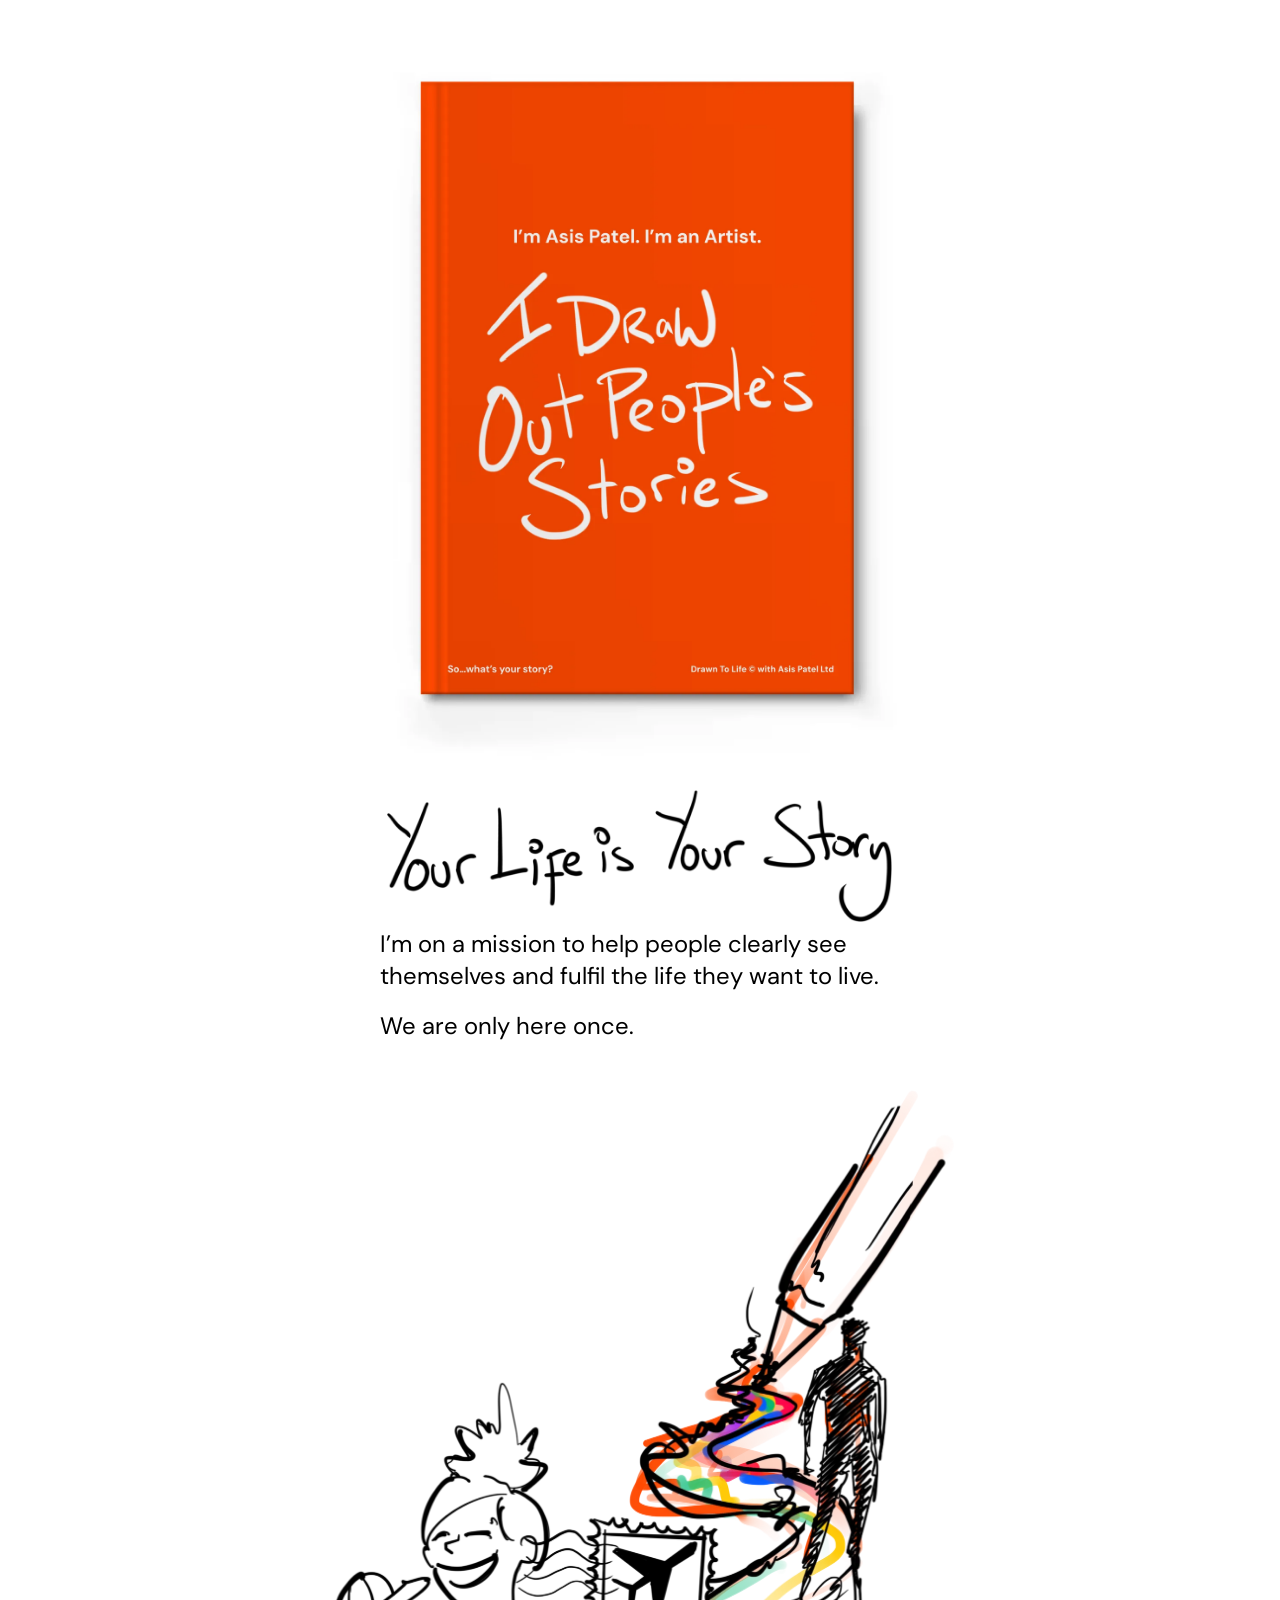
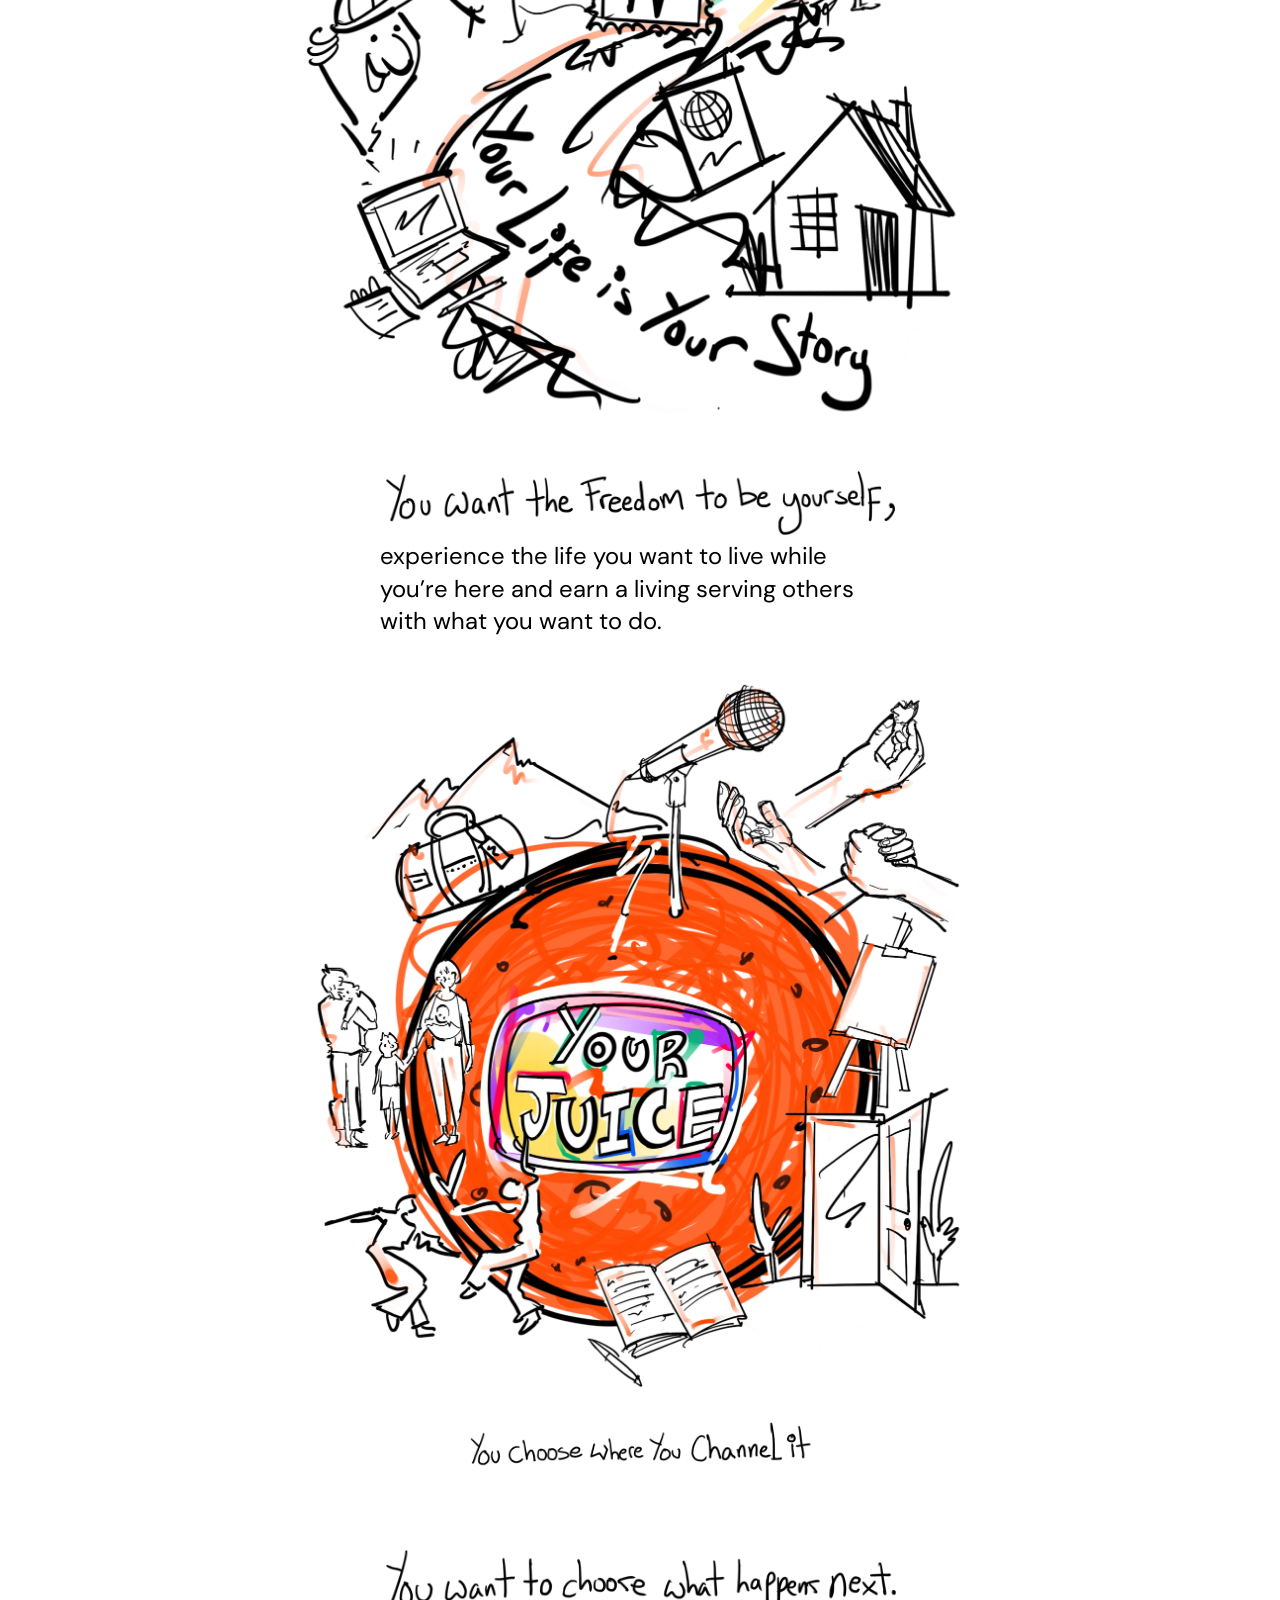
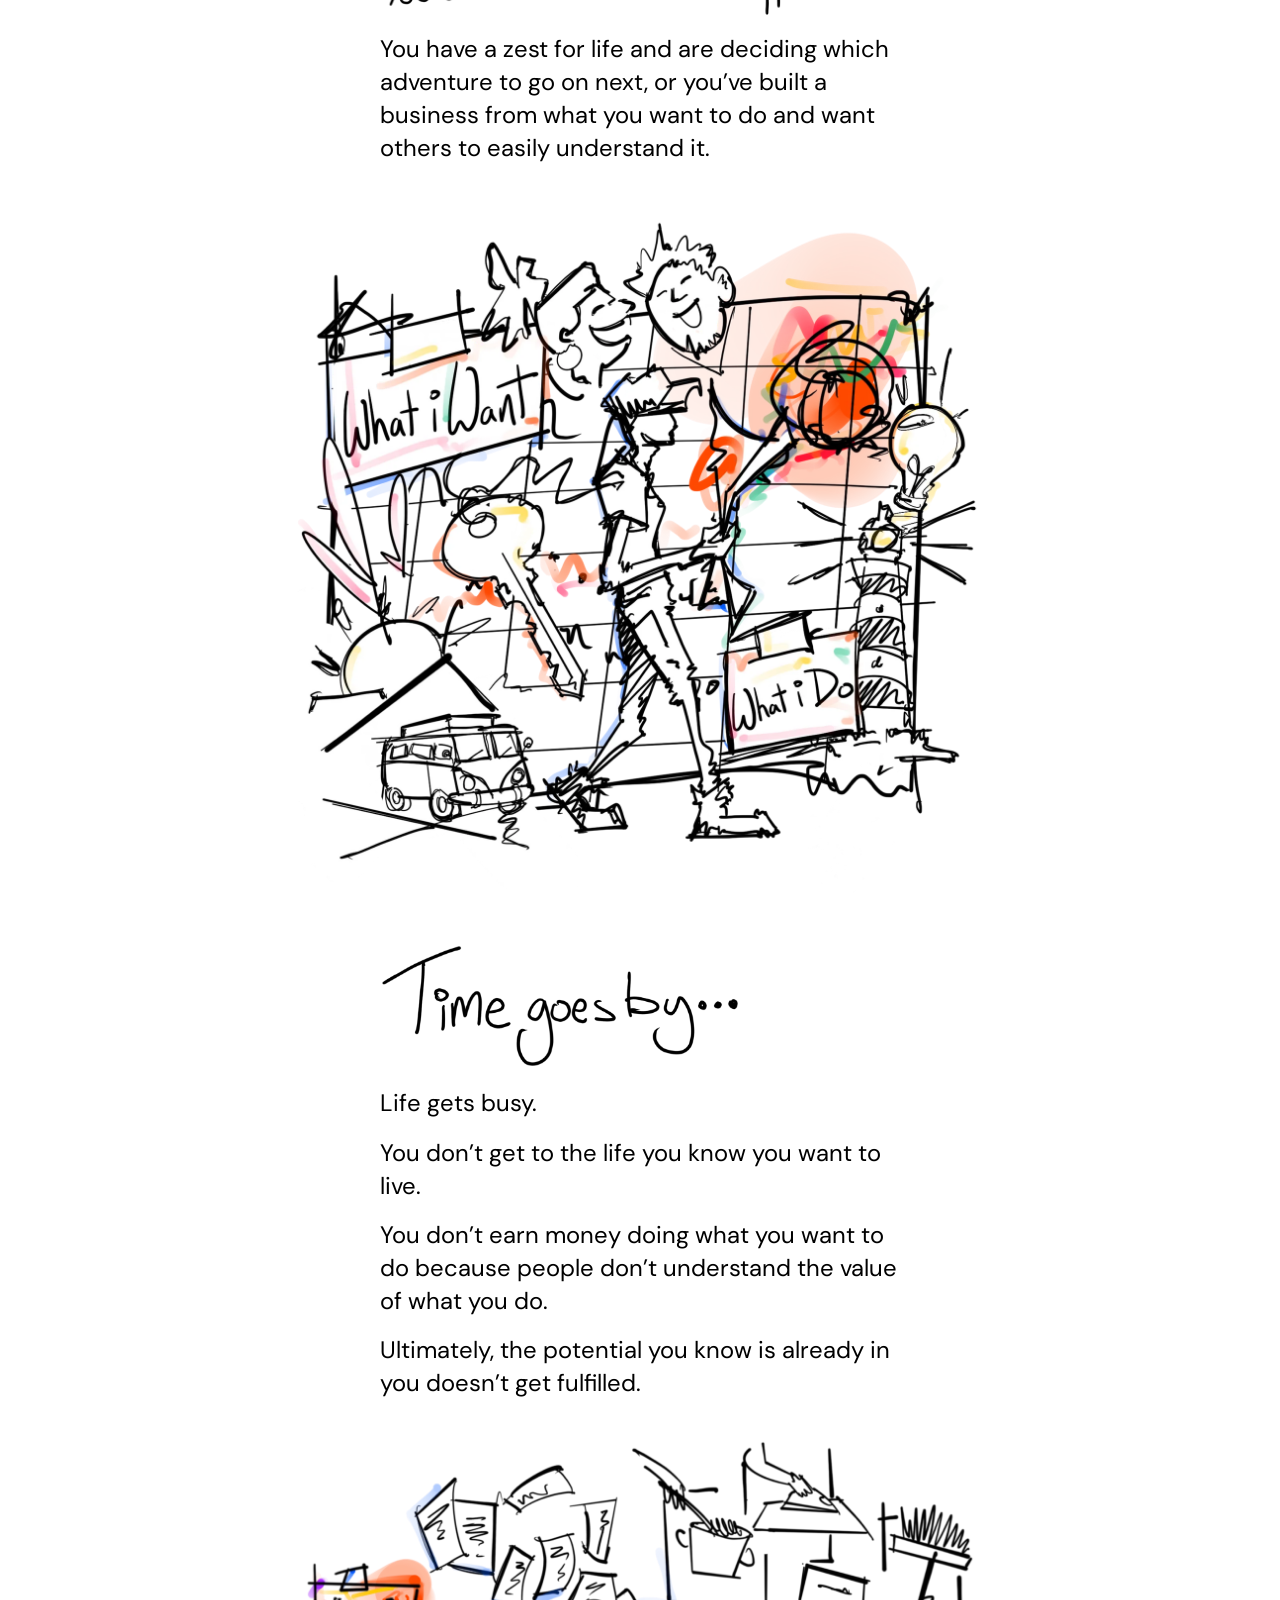
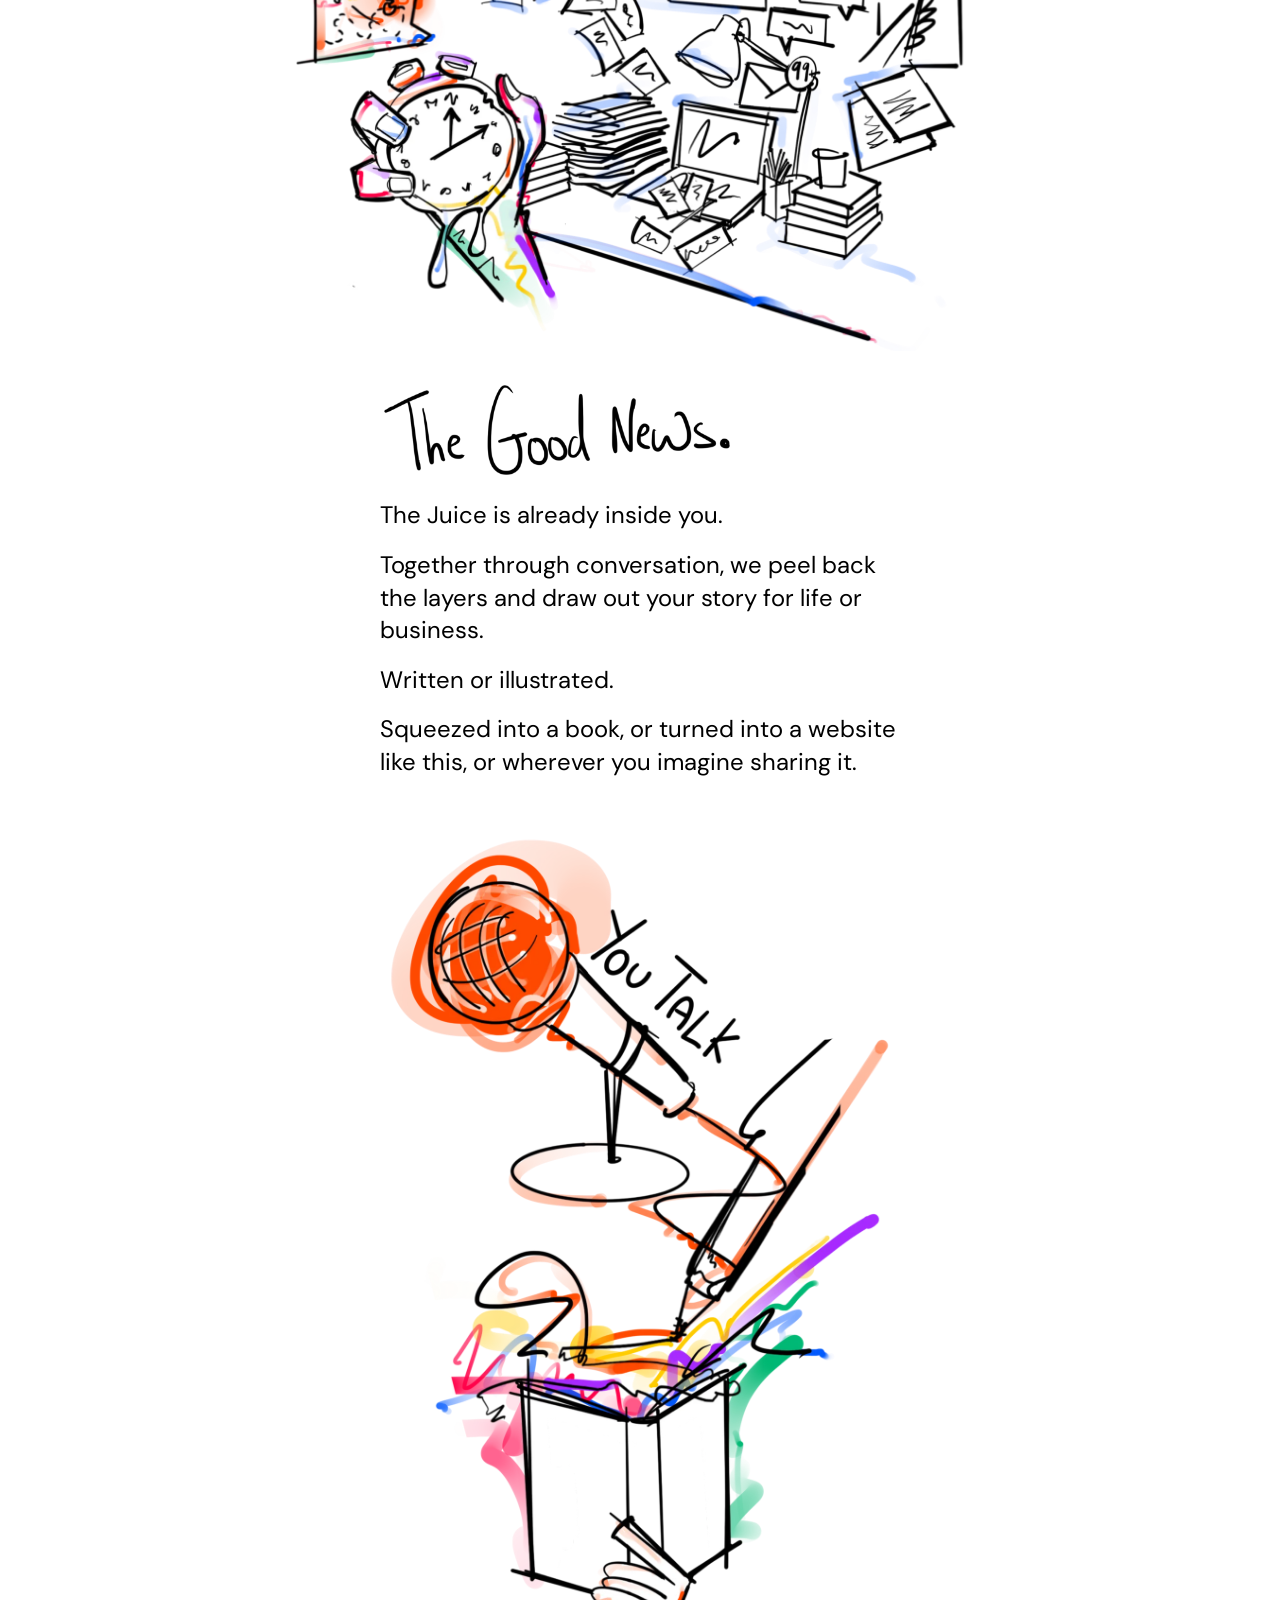
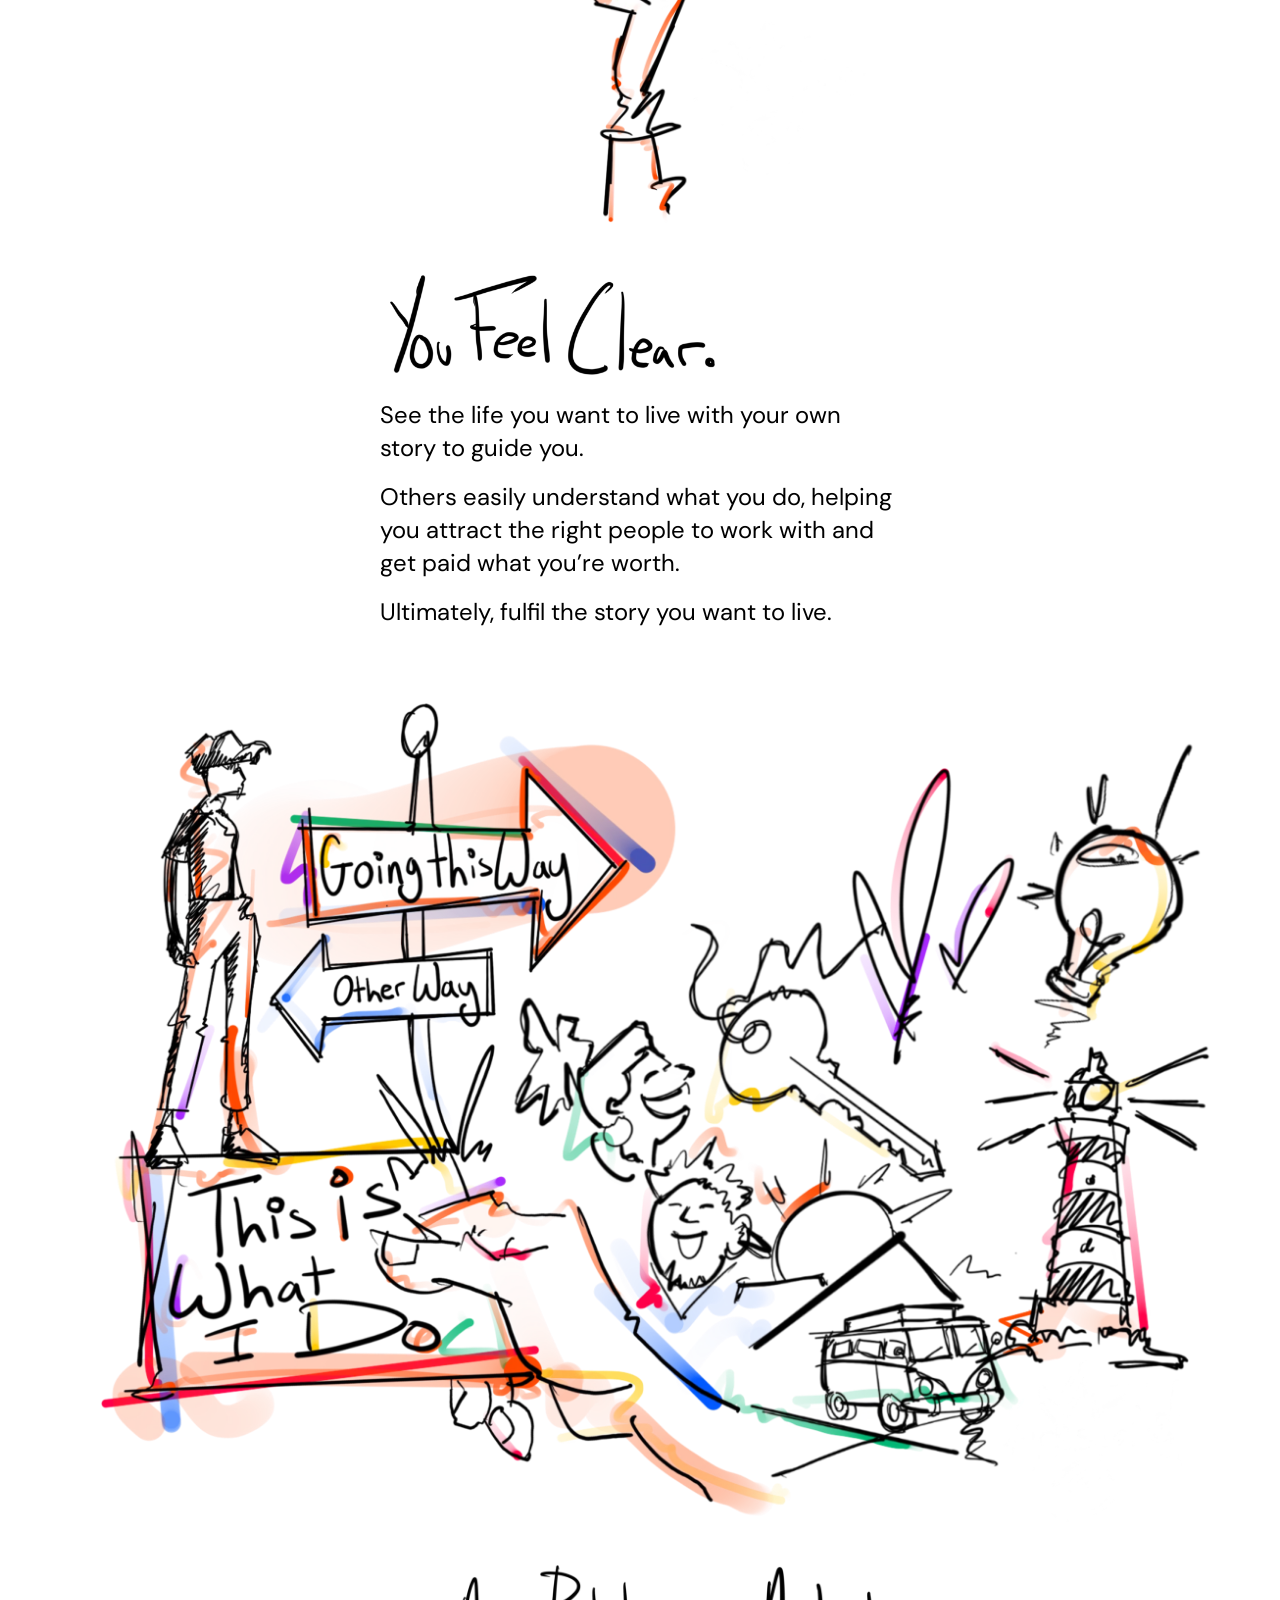
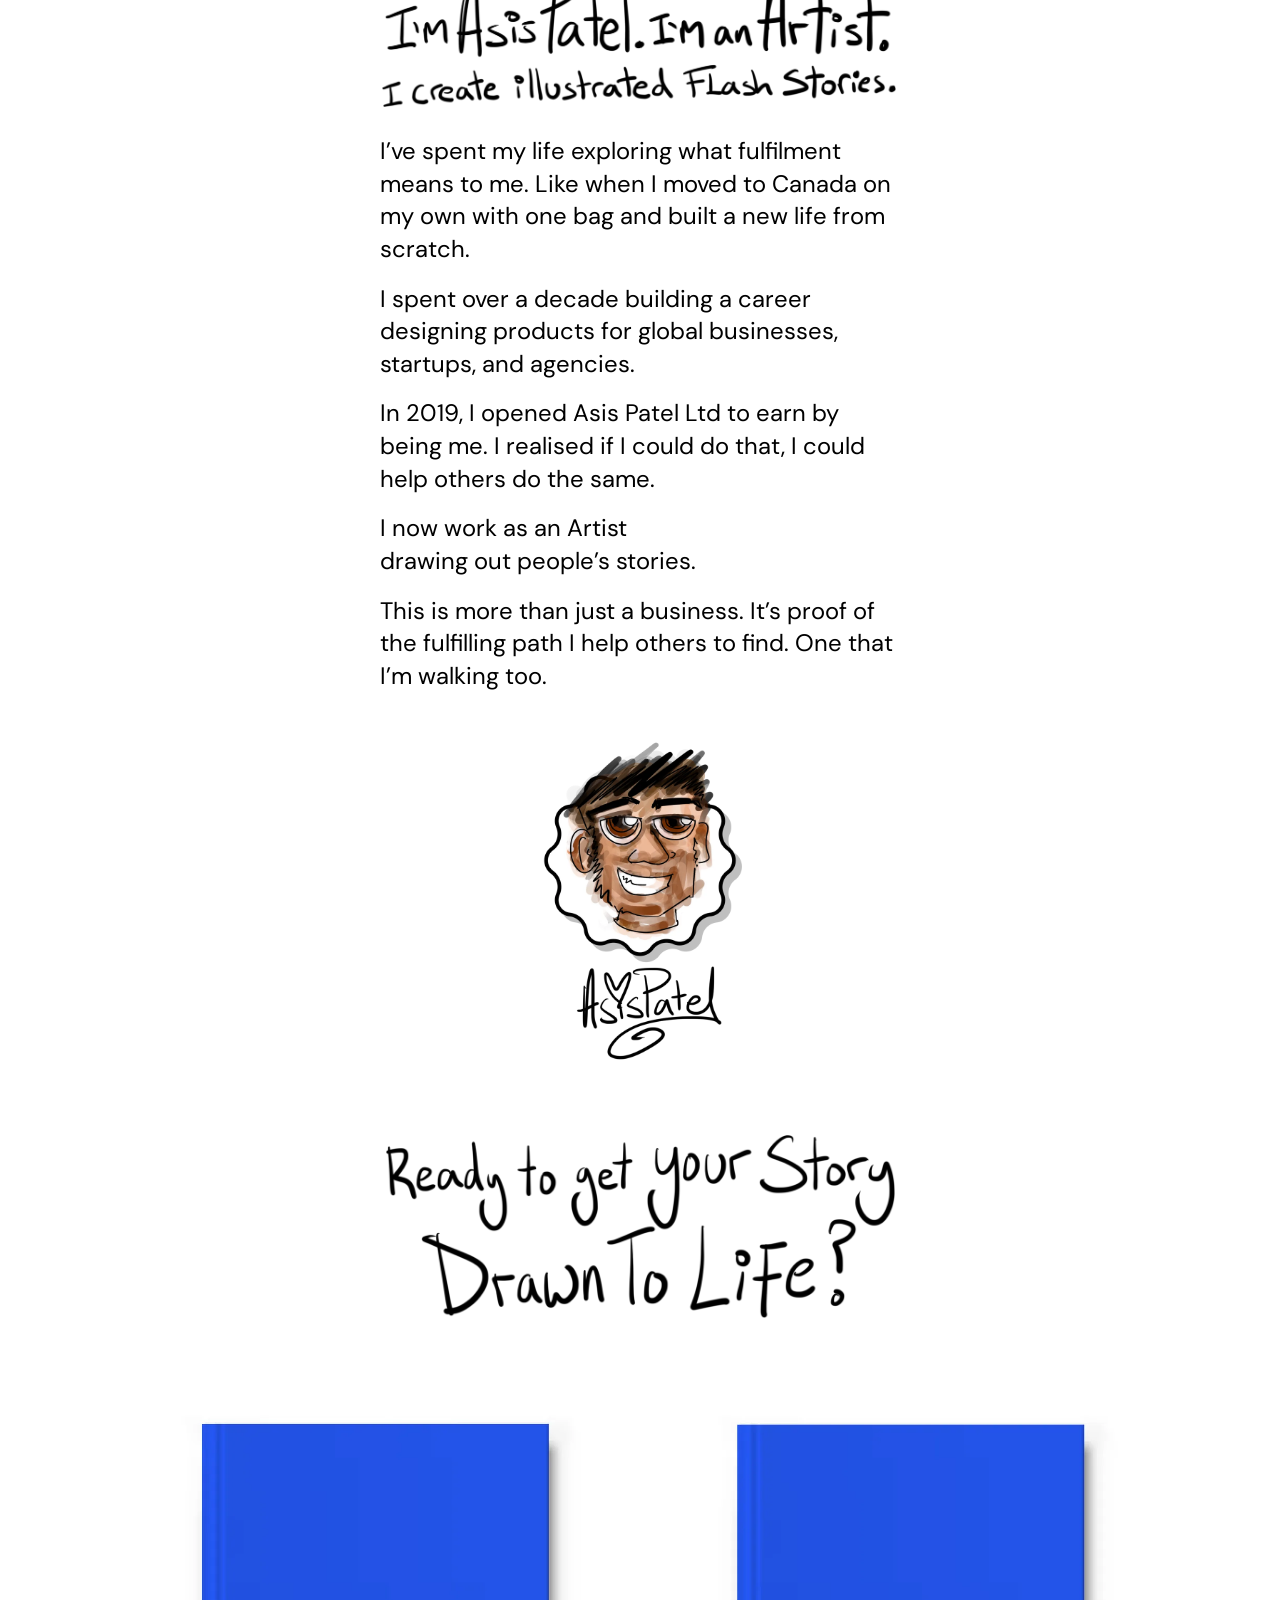
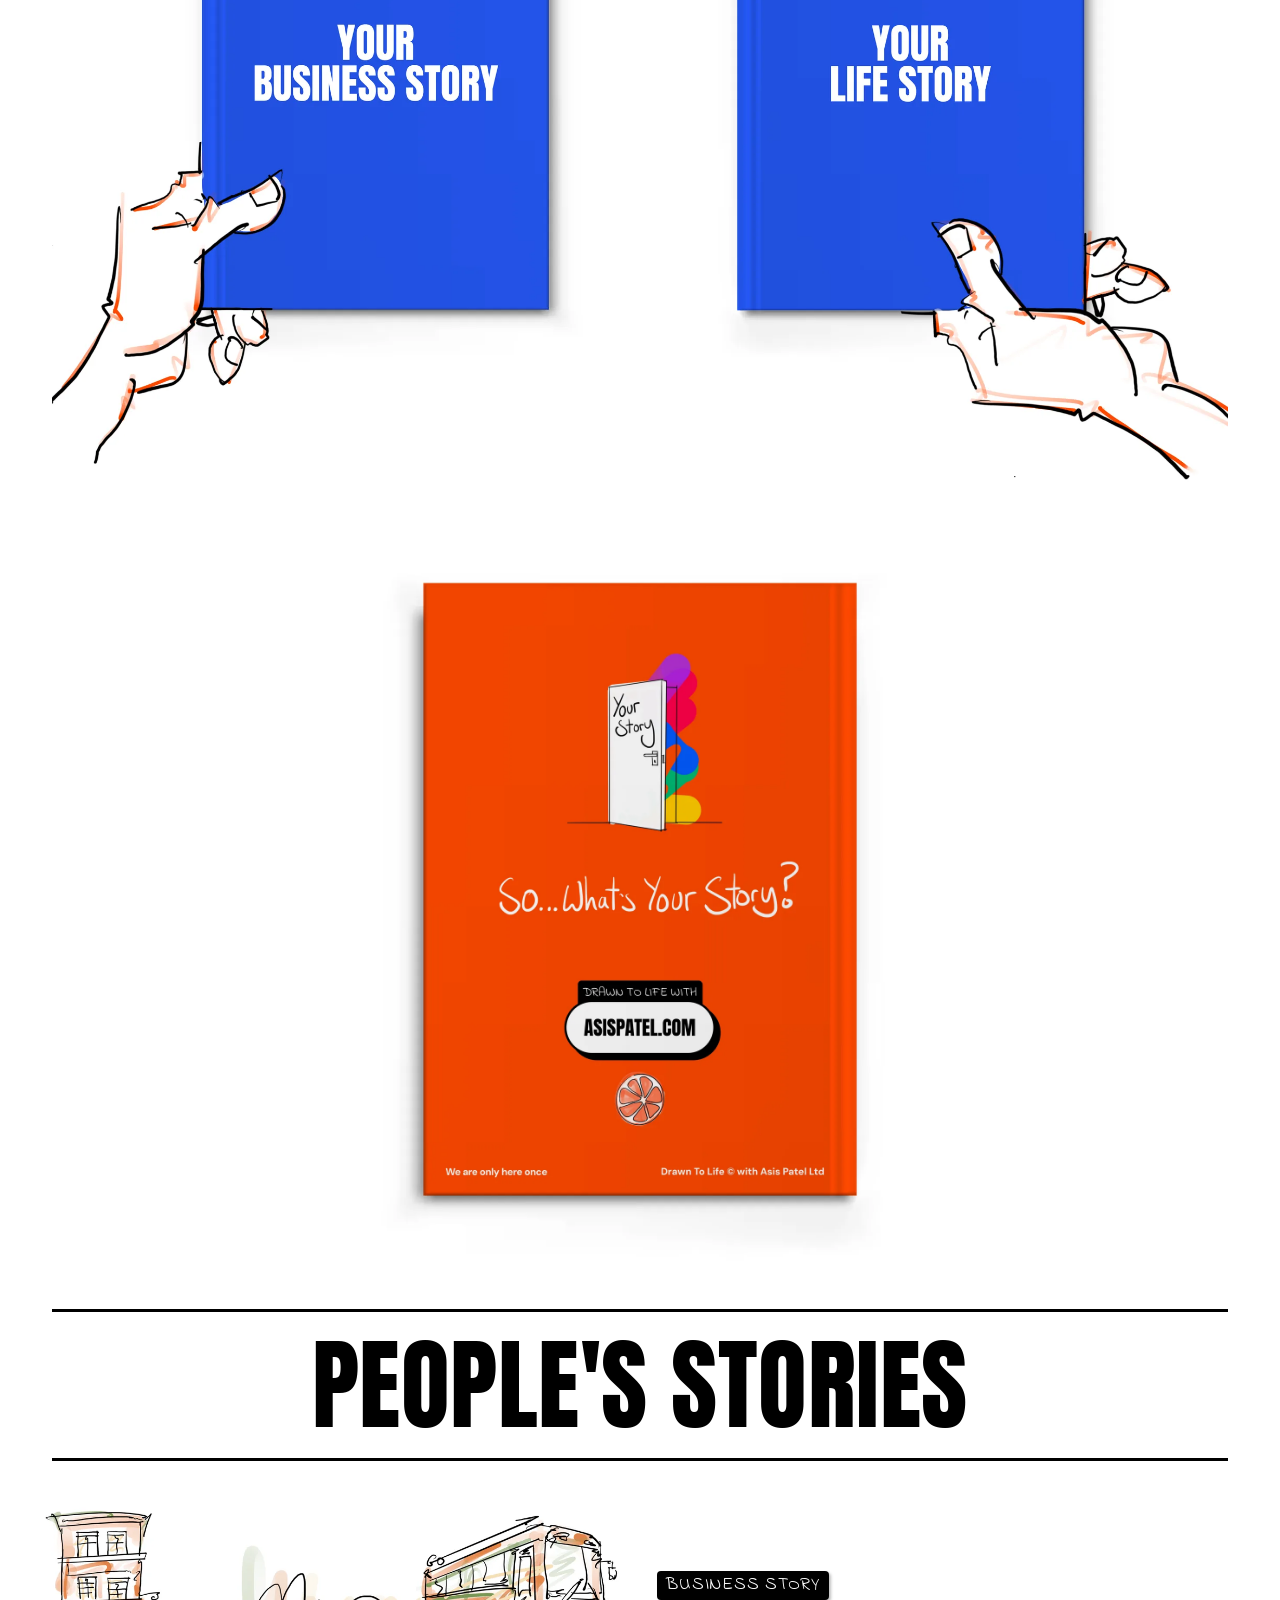
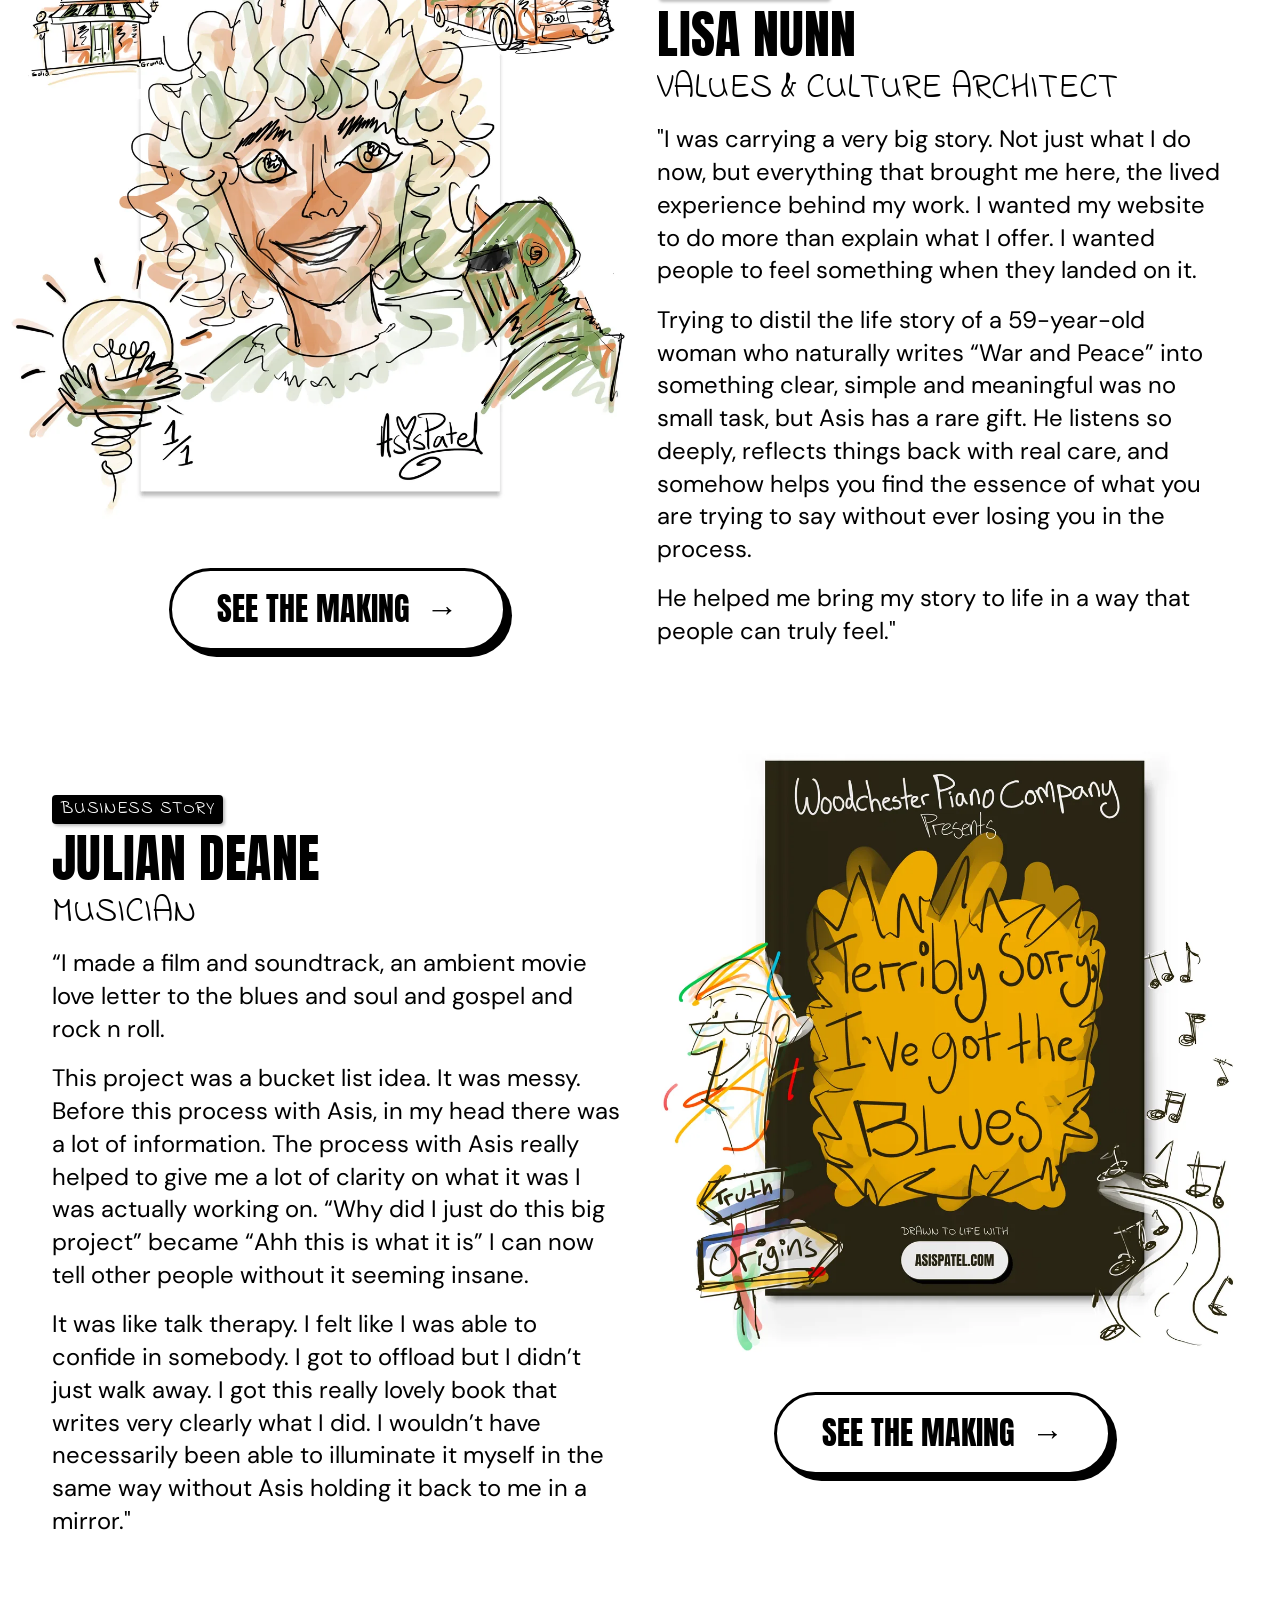
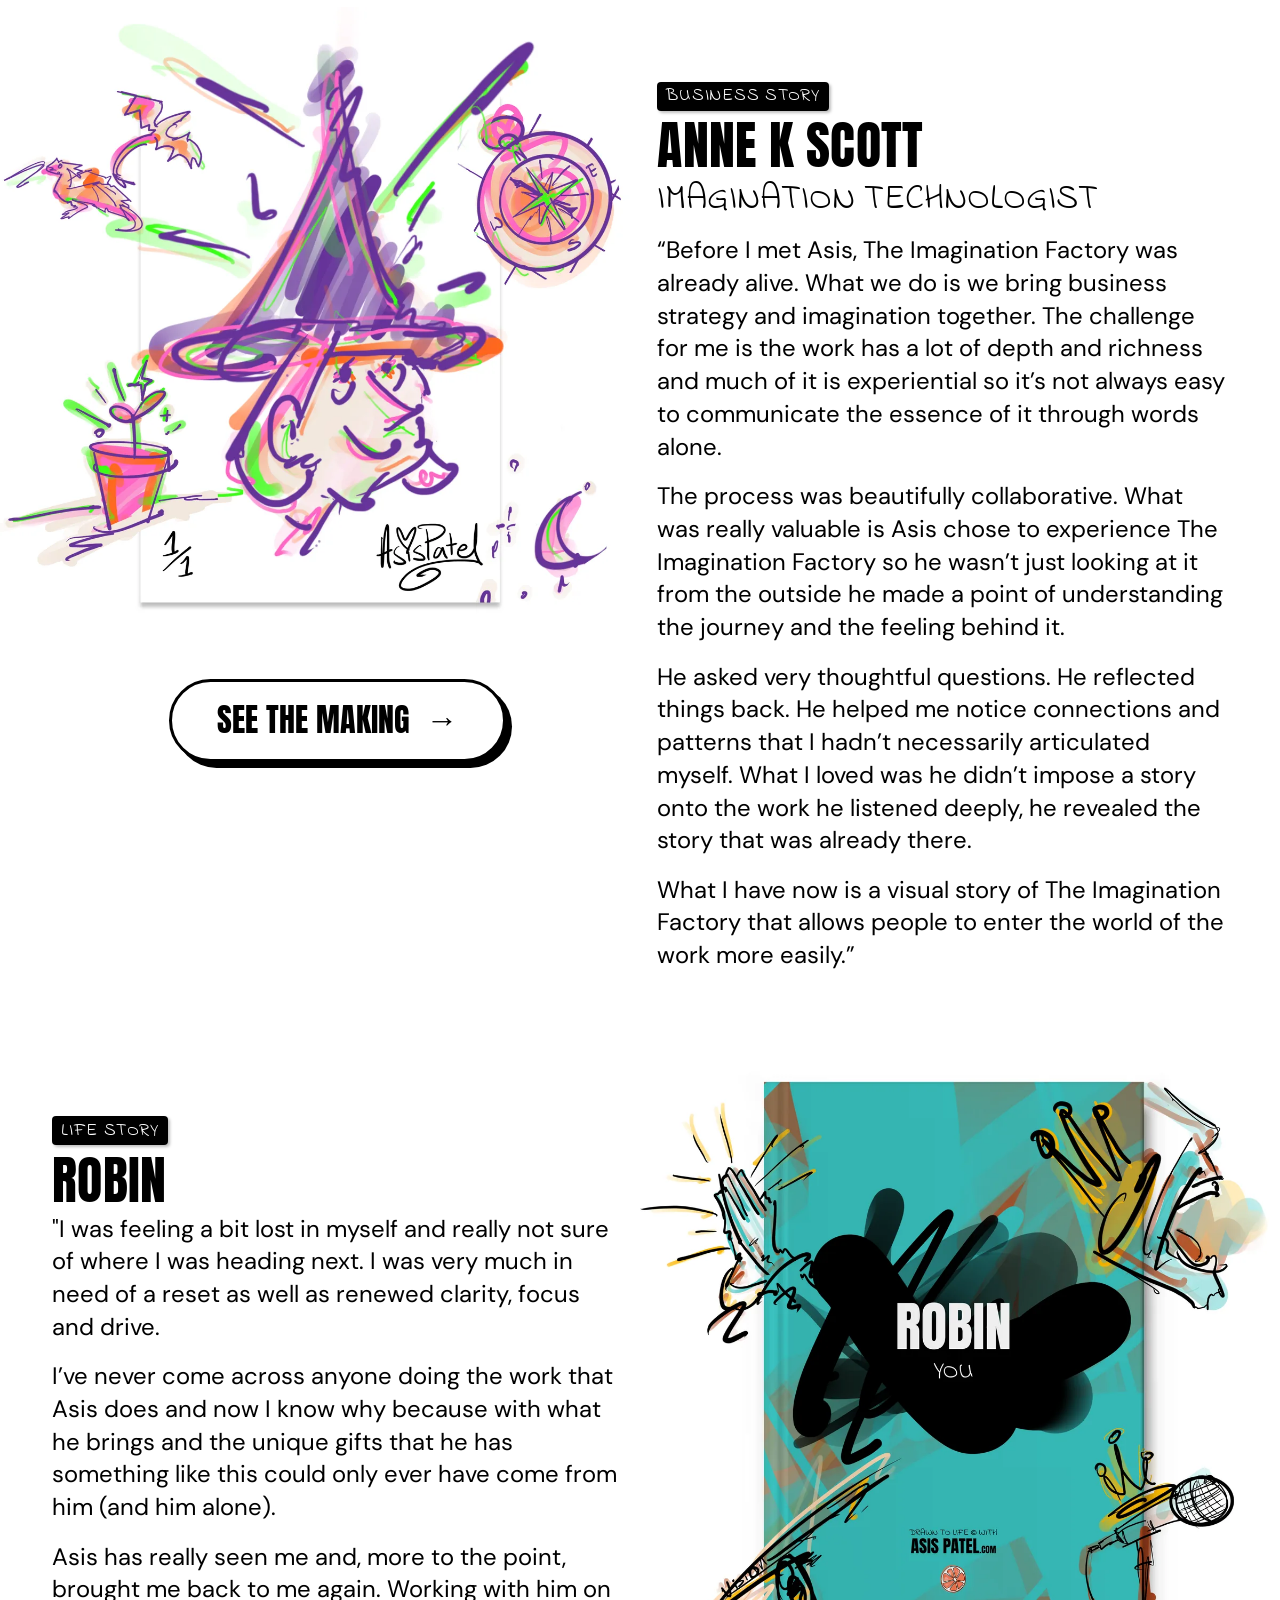
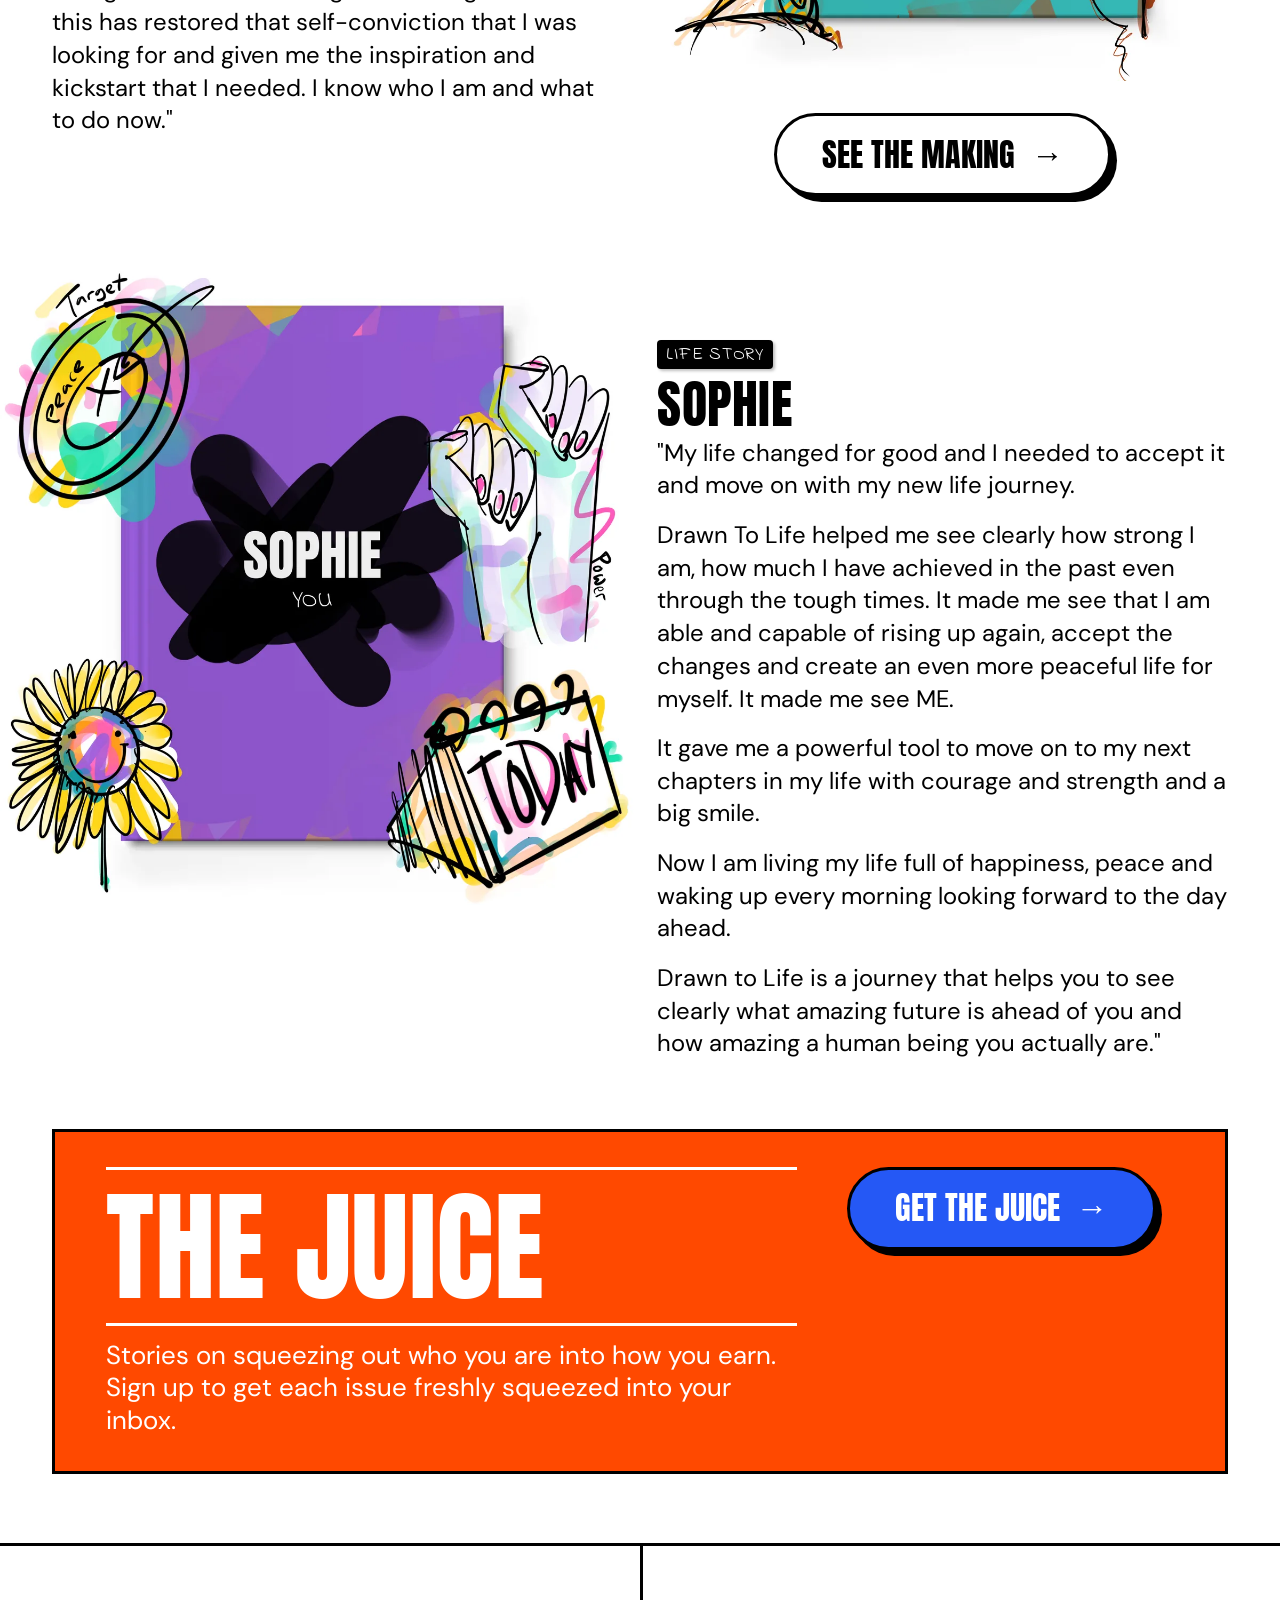
==== index.html @ 0171bc2c "Phone layout matched to Carrd at iPhone 15 Pro width Measured asispatel.carrd.co at 393px: 16.5px bo" ====
<!DOCTYPE html>
<html lang="en-GB">
<head>
  <meta charset="utf-8">
  <meta name="viewport" content="width=device-width, initial-scale=1">
  <title>Asis Patel • Artist • I draw out people's stories.</title>
  <meta name="description" content="Drawn To Life with Asis Patel • Artist • I create illustrated flash stories.">
  <meta name="color-scheme" content="light only">
  <meta name="theme-color" content="#FFFFFF">
  <link rel="canonical" href="https://asispatel.com">

  <meta property="og:type" content="website">
  <meta property="og:url" content="https://asispatel.com">
  <meta property="og:site_name" content="Asis Patel • Artist • I draw out people's stories.">
  <meta property="og:title" content="Asis Patel • Artist • I draw out people's stories.">
  <meta property="og:description" content="Drawn To Life with Asis Patel • Artist • I create illustrated flash stories.">
  <meta property="og:image" content="https://asispatel.com/assets/images/social-card.jpg">
  <meta property="og:image:type" content="image/jpeg">
  <meta property="og:image:width" content="1200">
  <meta property="og:image:height" content="673">
  <meta name="twitter:card" content="summary_large_image">

  <link rel="icon" type="image/png" sizes="64x64" href="assets/favicon.png">
  <link rel="icon" type="image/png" sizes="32x32" href="assets/favicon-32.png">
  <link rel="apple-touch-icon" href="assets/apple-touch-icon.png">

  <link rel="preconnect" href="https://fonts.googleapis.com">
  <link rel="preconnect" href="https://fonts.gstatic.com" crossorigin>
  <link rel="stylesheet" href="https://fonts.googleapis.com/css2?display=swap&amp;family=DM+Sans:ital,wght@0,400;1,400&amp;family=Anton:ital,wght@0,400;1,400&amp;family=Indie+Flower:ital,wght@0,400;1,400">
  <link rel="stylesheet" href="assets/css/styles.css?v=202611241944">
  <script src="assets/js/main.js?v=202611241944" defer></script>
</head>
<body>
  <a class="skip-link" href="#main">Skip to content</a>

  <main id="main">

    <!-- Hero: book cover -->
    <header class="hero cover" data-reveal>
      <h1 class="visually-hidden">I'm Asis Patel. I'm an Artist. I draw out people's stories.</h1>
      <img src="assets/images/cover-front.webp" width="1200" height="1664"
           alt="Book cover: I'm Asis Patel. I'm an Artist. I Draw Out People's Stories. So…what's your story? Drawn To Life with Asis Patel Ltd.">
    </header>

    <!-- Your Life is Your Story -->
    <section class="section measure measure--m1" data-reveal>
      <h2 class="lettering" style="margin-bottom:1.15%"><img style="width:97.12%;margin-left:1.35%" src="assets/images/heading-your-life-is-your-story.webp" width="1100" height="286" alt="Your Life is Your Story"></h2>
      <p>I’m on a mission to help people clearly see themselves and fulfil the life they want to live.</p>
      <p>We are only here once.</p>
    </section>

    <figure class="section illustration measure--illo" data-reveal>
      <img src="assets/images/illo-your-life-is-your-story.webp" width="1400" height="1939" loading="lazy"
           alt="Illustration: a pen draws a rainbow road through a life of travel, home, work and friends, spelling out Your Life is Your Story.">
    </figure>

    <!-- Freedom -->
    <section class="section measure measure--m2" data-reveal>
      <h2 class="lettering" style="margin-bottom:0.96%"><img style="width:97.98%;margin-left:1.06%" src="assets/images/heading-freedom.webp" width="1100" height="137" alt="You want the Freedom to be yourself,"></h2>
      <p>experience the life you want to live while you’re here and earn a living serving others with what you want to do.</p>
    </section>

    <figure class="section illustration measure--illo" data-reveal>
      <img src="assets/images/illo-your-juice.webp" width="1400" height="1483" loading="lazy"
           alt="Illustration: a big orange labelled Your Juice, surrounded by family, travel, music, art and a book.">
      <figcaption class="lettering lettering--caption"><img src="assets/images/caption-channel.webp" width="800" height="138" alt="You choose where you channel it"></figcaption>
    </figure>

    <!-- What happens next -->
    <section class="section measure measure--m2 gap-next" data-reveal>
      <h2 class="lettering" style="margin-bottom:3.56%"><img style="width:98.08%;margin-left:1.15%" src="assets/images/heading-next.webp" width="1100" height="140" alt="You want to choose what happens next."></h2>
      <p>You have a zest for life and are deciding which adventure to go on next, or you’ve built a business from what you want to do and want others to easily understand it.</p>
    </section>

    <figure class="section illustration measure--illo" data-reveal>
      <img src="assets/images/illo-next.webp" width="1400" height="1440" loading="lazy"
           alt="Illustration: people between a sign saying What I Want and one saying What I Do.">
    </figure>

    <!-- Time goes by -->
    <section class="section measure" data-reveal>
      <h2 class="lettering" style="margin-bottom:4.13%"><img style="width:68.56%;margin-left:0.38%" src="assets/images/heading-time-goes-by.webp" width="1100" height="369" alt="Time goes by…"></h2>
      <p>Life gets busy.</p>
      <p>You don’t get to the life you know you want to live.</p>
      <p>You don’t earn money doing what you want to do because people don’t understand the value of what you do.</p>
      <p>Ultimately, the potential you know is already in you doesn’t get fulfilled.</p>
    </section>

    <figure class="section illustration measure--illo" data-reveal>
      <img src="assets/images/illo-time-goes-by.webp" width="1400" height="1044" loading="lazy"
           alt="Illustration: a melting alarm clock beside a desk buried in papers, emails and chores.">
    </figure>

    <!-- The Good News -->
    <section class="section measure" data-reveal>
      <h2 class="lettering" style="margin-bottom:4.62%"><img style="width:66.63%;margin-left:0.77%" src="assets/images/heading-good-news.webp" width="1100" height="286" alt="The Good News."></h2>
      <p>The Juice is already inside you.</p>
      <p>Together through conversation, we peel back the layers and draw out your story for life or business.</p>
      <p>Written or illustrated.</p>
      <p>Squeezed into a book, or turned into a website like this, or wherever you imagine sharing it.</p>
    </section>

    <figure class="section illustration measure" data-reveal>
      <img src="assets/images/illo-good-news.webp" width="1100" height="2172" loading="lazy"
           alt="Illustration: a microphone labelled You Talk, and a pen drawing colour into a book held in a hand.">
    </figure>

    <!-- You Feel Clear -->
    <section class="section measure" data-reveal>
      <h2 class="lettering" style="margin-bottom:4.62%"><img style="width:62.60%;margin-left:1.83%" src="assets/images/heading-you-feel-clear.webp" width="1100" height="338" alt="You Feel Clear."></h2>
      <p>See the life you want to live with your own story to guide you.</p>
      <p>Others easily understand what you do, helping you attract the right people to work with and get paid what you’re worth.</p>
      <p>Ultimately, fulfil the story you want to live.</p>
    </section>

    <figure class="section illustration illustration--wide wide" data-reveal>
      <img src="assets/images/illo-you-feel-clear.webp" width="2400" height="1770" loading="lazy"
           alt="Illustration: a person by a signpost marked Going This Way and Other Way, beside a sign saying This is What I Do, a lightbulb, a key and a lighthouse.">
    </figure>

    <!-- About -->
    <section class="section measure" id="about" data-reveal>
      <h2 class="lettering" style="margin-bottom:5.38%"><img style="width:98.85%;margin-left:0.38%" src="assets/images/heading-im-asis-patel.webp" width="1100" height="303" alt="I'm Asis Patel. I'm an Artist. I create illustrated Flash Stories."></h2>
      <p>I’ve spent my life exploring what fulfilment means to me. Like when I moved to Canada on my own with one bag and built a new life from scratch.</p>
      <p>I spent over a decade building a career designing products for global businesses, startups, and agencies.</p>
      <p>In 2019, I opened Asis Patel Ltd to earn by being me. I realised if I could do that, I could help others do the same.</p>
      <p>I now work as an Artist<br>drawing out people’s stories.</p>
      <p>This is more than just a business. It’s proof of the fulfilling path I help others to find. One that I’m walking too.</p>
      <div class="signature section--tight">
        <img src="assets/images/portrait-asis.webp" width="600" height="944" loading="lazy" alt="Self-portrait of Asis Patel with his signature.">
      </div>
    </section>

    <!-- Ready? -->
    <section class="section gap-ready" data-reveal>
      <h2 class="lettering measure"><img style="width:97.98%;margin-left:1.06%" src="assets/images/heading-ready.webp" width="1100" height="396" alt="Ready to get your Story Drawn To Life?"></h2>
      <div class="pair wide">
        <img src="assets/images/book-business-story.webp" width="1100" height="1447" loading="lazy" alt="A hand holding a blue book: Your Business Story.">
        <img src="assets/images/book-life-story.webp" width="1100" height="1447" loading="lazy" alt="A hand holding a blue book: Your Life Story.">
      </div>
    </section>

    <div class="section cover" data-reveal>
      <img src="assets/images/cover-back.webp" width="1200" height="1664" loading="lazy"
           alt="Back cover: a door marked Your Story opening onto colour. So…What's Your Story? Drawn to life with asispatel.com. We are only here once.">
    </div>

    <!-- People's Stories -->
    <section class="section" id="stories" aria-labelledby="stories-title">
      <div class="ruled-title wide" data-reveal>
        <hr class="rule">
        <h2 class="display display--title" id="stories-title">People's Stories</h2>
        <hr class="rule">
      </div>

      <article class="story wide section" data-reveal>
        <div class="story__media">
          <img src="assets/images/story-lisa-nunn.webp" width="1200" height="1200" loading="lazy" alt="Illustrated portrait of Lisa Nunn by Asis Patel.">
          <a class="button" href="https://asispatel.studio/art-and-stories/lisa-nunn">See The Making <span class="arrow" aria-hidden="true">→</span></a>
        </div>
        <div class="story__body">
          <span class="tag">Business Story</span>
          <h3 class="display display--lg story__name">Lisa Nunn</h3>
          <p class="hand story__role">Values &amp; Culture Architect</p>
          <blockquote class="story__quote">
            <p>"I was carrying a very big story. Not just what I do now, but everything that brought me here, the lived experience behind my work. I wanted my website to do more than explain what I offer. I wanted people to feel something when they landed on it.</p>
            <p>Trying to distil the life story of a 59-year-old woman who naturally writes “War and Peace” into something clear, simple and meaningful was no small task, but Asis has a rare gift. He listens so deeply, reflects things back with real care, and somehow helps you find the essence of what you are trying to say without ever losing you in the process.</p>
            <p>He helped me bring my story to life in a way that people can truly feel."</p>
          </blockquote>
        </div>
      </article>

      <article class="story story--reverse wide section" data-reveal>
        <div class="story__media">
          <img src="assets/images/story-julian-deane.webp" width="1200" height="1200" loading="lazy" alt="Illustrated book cover for Julian Deane: Woodchester Piano Company presents Terribly Sorry I've Got the Blues.">
          <a class="button" href="https://asispatel.studio/art-and-stories/julian-deane">See The Making <span class="arrow" aria-hidden="true">→</span></a>
        </div>
        <div class="story__body">
          <span class="tag">Business Story</span>
          <h3 class="display display--lg story__name">Julian Deane</h3>
          <p class="hand story__role">Musician</p>
          <blockquote class="story__quote">
            <p>“I made a film and soundtrack, an ambient movie love letter to the blues and soul and gospel and rock n roll.</p>
            <p>This project was a bucket list idea. It was messy. Before this process with Asis, in my head there was a lot of information. The process with Asis really helped to give me a lot of clarity on what it was I was actually working on. “Why did I just do this big project” became “Ahh this is what it is” I can now tell other people without it seeming insane.</p>
            <p>It was like talk therapy. I felt like I was able to confide in somebody. I got to offload but I didn’t just walk away. I got this really lovely book that writes very clearly what I did. I wouldn’t have necessarily been able to illuminate it myself in the same way without Asis holding it back to me in a mirror."</p>
          </blockquote>
        </div>
      </article>

      <article class="story wide section" data-reveal>
        <div class="story__media">
          <img src="assets/images/story-anne-k-scott.webp" width="1200" height="1200" loading="lazy" alt="Illustrated portrait of Anne K Scott in a wizard's hat, with a compass, dragons and a growing plant.">
          <a class="button" href="https://asispatel.studio/art-and-stories/anne-k-scott">See The Making <span class="arrow" aria-hidden="true">→</span></a>
        </div>
        <div class="story__body">
          <span class="tag">Business Story</span>
          <h3 class="display display--lg story__name">Anne K Scott</h3>
          <p class="hand story__role">Imagination Technologist</p>
          <blockquote class="story__quote">
            <p>“Before I met Asis, The Imagination Factory was already alive. What we do is we bring business strategy and imagination together. The challenge for me is the work has a lot of depth and richness and much of it is experiential so it’s not always easy to communicate the essence of it through words alone.</p>
            <p>The process was beautifully collaborative. What was really valuable is Asis chose to experience The Imagination Factory so he wasn’t just looking at it from the outside he made a point of understanding the journey and the feeling behind it.</p>
            <p>He asked very thoughtful questions. He reflected things back. He helped me notice connections and patterns that I hadn’t necessarily articulated myself. What I loved was he didn’t impose a story onto the work he listened deeply, he revealed the story that was already there.</p>
            <p>What I have now is a visual story of The Imagination Factory that allows people to enter the world of the work more easily.”</p>
          </blockquote>
        </div>
      </article>

      <article class="story story--reverse wide section" data-reveal>
        <div class="story__media">
          <img src="assets/images/story-robin.webp" width="1200" height="1200" loading="lazy" alt="Illustrated book cover for Robin, in teal with a crown and clapping hands.">
          <a class="button" href="https://asispatel.studio/art-and-stories/robin">See The Making <span class="arrow" aria-hidden="true">→</span></a>
        </div>
        <div class="story__body">
          <span class="tag">Life Story</span>
          <h3 class="display display--lg story__name">Robin</h3>
          <blockquote class="story__quote">
            <p>"I was feeling a bit lost in myself and really not sure of where I was heading next. I was very much in need of a reset as well as renewed clarity, focus and drive.</p>
            <p>I’ve never come across anyone doing the work that Asis does and now I know why because with what he brings and the unique gifts that he has something like this could only ever have come from him (and him alone).</p>
            <p>Asis has really seen me and, more to the point, brought me back to me again. Working with him on this has restored that self-conviction that I was looking for and given me the inspiration and kickstart that I needed. I know who I am and what to do now."</p>
          </blockquote>
        </div>
      </article>

      <article class="story wide section" data-reveal>
        <div class="story__media">
          <img src="assets/images/story-sophie.webp" width="1200" height="1200" loading="lazy" alt="Illustrated purple book cover for Sophie, surrounded by a target marked Peace, a raised fist marked Power, a smiling sunflower and a calendar marked Today.">
        </div>
        <div class="story__body">
          <span class="tag">Life Story</span>
          <h3 class="display display--lg story__name">Sophie</h3>
          <blockquote class="story__quote">
            <p>"My life changed for good and I needed to accept it and move on with my new life journey.</p>
            <p>Drawn To Life helped me see clearly how strong I am, how much I have achieved in the past even through the tough times. It made me see that I am able and capable of rising up again, accept the changes and create an even more peaceful life for myself. It made me see ME.</p>
            <p>It gave me a powerful tool to move on to my next chapters in my life with courage and strength and a big smile.</p>
            <p>Now I am living my life full of happiness, peace and waking up every morning looking forward to the day ahead.</p>
            <p>Drawn to Life is a journey that helps you to see clearly what amazing future is ahead of you and how amazing a human being you actually are."</p>
          </blockquote>
        </div>
      </article>
    </section>

    <!-- The Juice: newsletter -->
    <section class="section wide" id="the-juice" data-reveal>
      <div class="panel">
        <div class="panel__copy">
          <hr class="rule rule--light">
          <h2 class="display display--xl">The Juice</h2>
          <hr class="rule rule--light">
          <p>Stories on squeezing out who you are into how you earn. Sign up to get each issue freshly squeezed into your inbox.</p>
        </div>
        <div class="panel__action">
          <a class="button button--action" href="https://preview.mailerlite.io/forms/1720361/162444697906710229/share">Get The Juice <span class="arrow" aria-hidden="true">→</span></a>
        </div>
      </div>
    </section>

    <!-- Offers -->
    <section class="section offers" aria-label="Your story, drawn to life" data-reveal>
      <div class="offers__cell">
        <div class="offers__art"><img src="assets/images/book-business-story.webp" width="1100" height="1447" loading="lazy" alt="A hand holding a blue book: Your Business Story."></div>
        <p class="offers__link"><a class="link-display link-display--sm" href="https://asispatel.studio/art-and-stories/your-business-story">The Details <span class="arrow" aria-hidden="true">→</span><span class="visually-hidden"> of Your Business Story</span></a></p>
      </div>
      <div class="offers__cell">
        <div class="offers__art"><img src="assets/images/book-life-story.webp" width="1100" height="1447" loading="lazy" alt="A hand holding a blue book: Your Life Story."></div>
        <p class="offers__link"><a class="link-display link-display--sm" href="https://asispatel.studio/art-and-stories/your-life-story">The Details <span class="arrow" aria-hidden="true">→</span><span class="visually-hidden"> of Your Life Story</span></a></p>
      </div>
    </section>

  </main>

  <footer class="site-footer" id="contact">
    <div class="wide" data-reveal>
      <h2 class="lettering"><img src="assets/images/heading-whats-your-story-white.webp" width="2200" height="449" loading="lazy" alt="So…What's Your Story?"></h2>
      <a class="button button--action" href="https://cal.com/asispatel/you-me-30-minute-conversation">Let’s Talk <span class="arrow" aria-hidden="true">→</span></a>
      <hr class="rule rule--light">
      <ul class="footer-links">
        <li><a class="link-display" href="https://www.linkedin.com/in/asispatel/">LinkedIn</a></li>
        <li><a class="link-display" href="https://www.instagram.com/asispatel/">Instagram</a></li>
        <li><a class="link-display" href="https://www.asispatel.studio">The Studio</a></li>
        <li><a class="link-display" href="https://open.spotify.com/show/2pbfjs783CWg8pYSLjPOWr?si=486dd7dc40fb4517">The Portrait Show</a></li>
        <li><a class="link-display" href="mailto:hello@asispatel.com">hello@asispatel.com</a></li>
      </ul>
      <hr class="rule rule--light">
      <p class="footer-legal">Drawn To Life © by Asis Patel Ltd • <span data-year>2026</span></p>
      <img class="footer-mark" src="assets/images/orange-slice.webp" width="300" height="300" loading="lazy" alt="">
    </div>
  </footer>
</body>
</html>
---- assets/css/styles.css ----
/* ==========================================================================
   Drawn To Life · Asis Patel Ltd
   One stylesheet for the site and the pattern library (styleguide.html).

   1. Design tokens
   2. Base
   3. Layout
   4. Typography
   5. Components
   6. Page sections
   7. Motion
   ========================================================================== */


/* 1. Design tokens
   -------------------------------------------------------------------------- */
:root {
  /* Brand palette */
  --strawberry: #FF0049;
  --orange:     #FF4900;
  --lemon:      #FFCB00;
  --apple:      #00B874;
  --blueberry:  #2558F5;
  --grape:      #A72AFF;
  --panda:      #000000;
  --bunny:      #FFFFFF;

  /* Roles: use these in components rather than the raw palette */
  --color-text:        var(--panda);
  --color-background:  var(--bunny);
  --color-accent:      var(--orange);
  --color-action:      var(--blueberry);
  --color-line:        var(--panda);
  --color-on-accent:   var(--bunny);

  /* Font families */
  --font-body:    "DM Sans", system-ui, -apple-system, "Segoe UI", sans-serif;
  --font-display: "Anton", "Impact", "Arial Narrow", sans-serif;
  --font-hand:    "Indie Flower", "Comic Sans MS", cursive;

  /* Type scale (fluid: mobile → desktop) */
  --text-sm:   clamp(0.95rem, 0.9rem + 0.2vw, 1.05rem);   /* labels, small print */
  --text-base: clamp(1.15rem, 1rem + 0.6vw, 1.4896rem);   /* body: 23.83px on desktop, as on Carrd */
  --text-lg:   clamp(1.4rem, 1rem + 1.3vw, 2.1667rem);  /* roles: 34.67px */
  --text-md:   clamp(1.25rem, 1rem + 0.7vw, 1.625rem);  /* Juice intro, copyright: 26px */
  --text-xl:   clamp(1.6rem, 1.3rem + 1.2vw, 2.1667rem);  /* footer links: 34.67px */
  --text-button:  clamp(1.5rem, 1.2rem + 1vw, 2rem);      /* pill buttons: 32px */
  --text-link-sm: clamp(1.35rem, 1.15rem + 0.6vw, 1.625rem); /* The Details: 26px */
  --text-2xl:  clamp(2.25rem, 1.6rem + 2.2vw, 3.25rem);   /* story names: 52px */
  --text-title: clamp(3rem, 1.5rem + 5.4vw, 6.23rem);     /* PEOPLE'S STORIES: 100px */
  --text-3xl:  clamp(3.25rem, 1.6rem + 6.6vw, 7.58rem);   /* THE JUICE: 121px */

  --leading-tight: 1.05;
  --leading-body:  1.375;

  /* Spacing */
  --space-1: 0.25rem;
  --space-2: 0.5rem;
  --space-3: 1rem;
  --space-4: 1.5rem;
  --space-5: 2rem;
  --space-6: 3rem;
  --space-7: 4.5rem;
  --space-8: 7rem;

  /* Widths */
  --measure: 32.5rem;   /* 520px reading column */
  --wide:    80.2rem;   /* 1283px wide container */
  --illo:    43.3rem;   /* 693px illustrations and hero */
  --gutter:  clamp(1.25rem, 4vw, 3.25rem);
  --block:   2.1667rem; /* 35px gap between blocks, as on Carrd */

  /* Lines, corners, shadows */
  --rule:          3px;
  --radius-sm:     4px;
  --radius-pill:   999px;
  --shadow-hard:   6px 6px 0 var(--panda);
  --shadow-hard-sm: 3px 3px 0 var(--panda);

  /* Motion */
  --ease-out: cubic-bezier(0.22, 1, 0.36, 1);
  --duration-reveal: 900ms;
  --duration-press:  120ms;
}


/* Desktop (981px and up): fixed sizes, exactly as on Carrd, which doesn't
   scale type with window width. Below this the fluid sizes above apply. */
@media (min-width: 61.3125rem) {
  :root {
    --text-base:    1.4896rem;  /* 23.83px */
    --text-md:      1.625rem;   /* 26px */
    --text-lg:      2.1667rem;  /* 34.67px */
    --text-xl:      2.1667rem;  /* 34.67px */
    --text-button:  2rem;       /* 32px */
    --text-link-sm: 1.625rem;   /* 26px */
    --text-2xl:     3.25rem;    /* 52px */
    --text-title:   6.23rem;    /* 99.7px */
    --text-3xl:     7.58rem;    /* 121px */
    --gutter:       3.25rem;    /* 52px */
  }
}


/* 2. Base
   -------------------------------------------------------------------------- */
*, *::before, *::after { box-sizing: border-box; }

html {
  -webkit-text-size-adjust: 100%;
  scroll-behavior: smooth;
}

/* Overscroll / pull-to-refresh colour. Browsers show the page's root
   background colour when you bounce past an edge, so main.js switches it:
   white while you're in the top half of the page, orange in the bottom
   half (behind the footer). The page itself sits on body's white. */
html { background-color: var(--bunny); }
html.is-near-footer { background-color: var(--orange); }

body {
  margin: 0;
  background: var(--color-background);
  color: var(--color-text);
  font-family: var(--font-body);
  font-size: var(--text-base);
  line-height: var(--leading-body);
  text-rendering: optimizeLegibility;
}

img { display: block; max-width: 100%; height: auto; }

p { margin: 0 0 0.7em; }
p:last-child { margin-bottom: 0; }

a { color: inherit; text-underline-offset: 0.12em; }

:focus-visible {
  outline: 3px solid var(--blueberry);
  outline-offset: 4px;
}

.visually-hidden {
  position: absolute !important;
  width: 1px; height: 1px;
  overflow: hidden;
  clip: rect(0 0 0 0);
  white-space: nowrap;
}

.skip-link {
  position: absolute;
  left: var(--space-3);
  top: -4rem;
  z-index: 10;
  padding: var(--space-2) var(--space-3);
  background: var(--panda);
  color: var(--bunny);
  font-family: var(--font-display);
  text-transform: uppercase;
}
.skip-link:focus { top: var(--space-3); }


/* 3. Layout
   -------------------------------------------------------------------------- */
.measure {
  width: min(100% - 2 * var(--gutter), var(--measure));
  margin-inline: auto;
}

.wide {
  width: min(100% - 2 * var(--gutter), var(--wide));
  margin-inline: auto;
}

.full { width: 100%; }

.section { margin-block: var(--block); }
.section--tight { margin-block: var(--space-5); }

.stack > * + * { margin-top: var(--space-3); }

.center { text-align: center; }
.center img { margin-inline: auto; }


/* 4. Typography
   -------------------------------------------------------------------------- */
.display {
  margin: 0;
  font-family: var(--font-display);
  font-weight: 400;
  line-height: var(--leading-tight);
  text-transform: uppercase;
  letter-spacing: 0.005em;
}
.display--xl { font-size: var(--text-3xl); }
.display--title { font-size: var(--text-title); }
.display--lg { font-size: var(--text-2xl); }
.display--md { font-size: var(--text-xl); }

.hand {
  margin: 0;
  font-family: var(--font-hand);
  font-size: var(--text-lg);
  line-height: 1.2;
  text-transform: uppercase;
}

/* Hand-drawn lettering supplied as artwork: the <img> alt carries the words */
.lettering { margin-block: 0 1.5rem; }   /* drawn heading, then a small gap, then the text */
.lettering img { width: 100%; }
.lettering--caption { width: min(100%, 21.8rem); margin: 0.52rem auto 0; }

.lede { font-size: var(--text-base); }


/* 5. Components
   -------------------------------------------------------------------------- */

/* Button: Anton pill, ink outline, hard shadow. Fills with Orange on hover. */
.button {
  display: inline-flex;
  align-items: center;
  gap: 0.5em;
  padding: 0.7em 1.4em;
  border: var(--rule) solid var(--panda);
  border-radius: var(--radius-pill);
  background: var(--bunny);
  color: var(--panda);
  box-shadow: var(--shadow-hard);
  font-family: var(--font-display);
  font-size: var(--text-button);
  line-height: 1;
  text-transform: uppercase;
  text-decoration: none;
  white-space: nowrap;
  transition:
    background-color var(--duration-press) ease-out,
    transform var(--duration-press) var(--ease-out),
    box-shadow var(--duration-press) var(--ease-out);
}
.button:hover,
.button:focus-visible { background-color: var(--orange); }
.button:active { transform: translate(6px, 6px); box-shadow: 0 0 0 var(--panda); }

.button--action {
  background: var(--color-action);
  color: var(--bunny);
}

/* Thin arrow, as on the original site */
.arrow { font-family: Arial, Helvetica, sans-serif; font-weight: 400; }

/* Text link in Anton (The Details →, footer links) */
.link-display {
  font-family: var(--font-display);
  font-size: var(--text-xl);
  line-height: 1.2;
  text-transform: uppercase;
  text-decoration: underline;
  text-decoration-thickness: 2px;
}
.link-display:hover,
.link-display:focus-visible { text-decoration: none; }
.link-display--sm { font-size: var(--text-link-sm); }

/* Tag: small ink label, e.g. BUSINESS STORY */
.tag {
  display: inline-block;
  padding: 0.2em 0.5em 0.15em;
  border-radius: var(--radius-sm);
  background: var(--panda);
  color: var(--bunny);
  box-shadow: 2px 2px 3px rgb(0 0 0 / 0.25);
  font-family: var(--font-hand);
  font-size: clamp(1rem, 0.9rem + 0.3vw, 1.2rem);
  line-height: 1.25;
  letter-spacing: 0.04em;
  text-transform: uppercase;
}

/* Rule: 3px ink line */
.rule {
  height: 0;
  margin: 0;
  border: 0;
  border-top: var(--rule) solid var(--color-line);
}
.rule--light { border-top-color: var(--bunny); }

/* Ruled title: rule / big Anton title / rule (PEOPLE'S STORIES) */
.ruled-title {
  display: grid;
  gap: 1.3rem;
  text-align: center;
}

/* Book: product shots with soft shadow already baked into the artwork */
.book img { margin-inline: auto; }

/* Story card: artwork + button in one column, words in the other */
.story {
  display: grid;
  gap: var(--space-5) 2.1667rem;   /* 35px between columns */
  align-items: start;
  margin-block: 0;
  padding-block: 2.1667rem;        /* 70px between stories */
}
.story__media { display: grid; justify-items: center; gap: var(--space-5); }
.story__media img { width: 100%; }
.story__body > .tag { margin-bottom: 0.15rem; }
.story__name { margin: 0; line-height: 1.25; }
.story__role { margin: 0 0 0.8rem; line-height: 1.25; }

@media (min-width: 48rem) {
  .story { grid-template-columns: 1fr 1fr; }
  /* Artwork runs slightly past its column, as on Carrd (694px on a 624px column) */
  .story__media img {
    width: calc(100% + 4.3333rem);
    max-width: none;
    margin-inline: -3.25rem -1.0833rem;
  }
  .story--reverse .story__media img { margin-inline: -1.0833rem -3.25rem; }
  .story__body { padding-top: 4.3333rem; }  /* words start 69px below the artwork's top */
  .story--reverse .story__media { order: 2; }
}

/* Signup panel: THE JUICE */
.panel {
  display: grid;
  gap: var(--space-5);
  padding: 2.1667rem clamp(1.25rem, 4vw, 3.25rem);
  border: var(--rule) solid var(--panda);
  background: var(--color-accent);
  color: var(--color-on-accent);
}
.panel__copy { display: grid; gap: 0.8rem; }
.panel__copy p { font-size: var(--text-md); line-height: 1.25; }
.panel__action { align-self: start; }

@media (min-width: 48rem) {
  .panel { grid-template-columns: 2fr 1fr; align-items: start; }
  .panel__action { justify-self: center; }
}

/* Offer grid: two books, ruled cells, links underneath */
.offers {
  display: grid;
  margin-top: 4.3333rem;
  margin-bottom: 0;   /* sits directly on the footer */
  border-top: var(--rule) solid var(--color-line);
  border-bottom: var(--rule) solid var(--color-line);
}
.offers__cell {
  display: grid;
  grid-template-rows: 1fr auto;
}
.offers__art { padding: var(--space-6) 0 0; overflow: hidden; }
.offers__art img { width: 100%; }
.offers__link {
  padding: 2rem var(--space-3);
  border-top: var(--rule) solid var(--color-line);
  text-align: center;
}

@media (max-width: 47.99rem) {
  .offers__cell + .offers__cell { border-top: var(--rule) solid var(--color-line); }
}
@media (min-width: 48rem) {
  .offers { grid-template-columns: 1fr 1fr; }
  .offers__cell + .offers__cell { border-left: var(--rule) solid var(--color-line); }
}


/* 6. Page sections
   -------------------------------------------------------------------------- */
.cover {
  width: min(100% - 2 * var(--gutter), var(--measure));   /* front and back covers, same size */
  margin-inline: auto;
}
.cover img { width: 100%; }
.hero { padding-top: 3.25rem; margin-bottom: 0; }
.hero + .section { margin-top: 1.0833rem; }  /* 17px under the cover */
.gap-ready { margin-top: 4.5875rem; }        /* signature to "Ready to get your Story" */
.gap-next  { margin-top: 4.6875rem; }        /* caption to "You want to choose" */

.measure--illo {
  width: min(100% - 2 * var(--gutter), var(--illo));
  margin-inline: auto;
}
.illustration { margin-inline: auto; }
.illustration img { margin-inline: auto; }

/* Two images side by side (stacks on mobile) */
.pair {
  display: grid;
  gap: var(--space-5);
  margin-top: var(--space-6);
}
@media (min-width: 48rem) { .pair { grid-template-columns: 1fr 1fr; } }

.story__quote { margin: 0; }
.illustration--wide img { width: 100%; }

.signature img { width: min(100%, 13.375rem); margin-inline: auto; }

.site-footer {
  margin-top: 0;
  padding: var(--space-6) 0 2.3rem;
  background: var(--color-accent);
  color: var(--color-on-accent);
  text-align: center;
}
.site-footer .lettering { width: min(100%, 65rem); margin: 0 auto 2.75rem; }
.site-footer .button { margin-bottom: 3.25rem; }
.footer-links {
  display: grid;
  gap: 0.1rem;
  margin: 0;
  padding: 3.25rem 0;
  line-height: 1.25;
  list-style: none;
}
.footer-legal {
  margin: 3.25rem 0 3.9rem;
  font-family: var(--font-display);
  font-size: var(--text-md);
  text-transform: uppercase;
}
.footer-mark { width: 5.4rem; margin-inline: auto; }


/* 8. Phones (736px and narrower), matched to Carrd on an iPhone 15 Pro (393px)
   -------------------------------------------------------------------------- */
@media (max-width: 46rem) {
  :root {
    --text-base:    1.03125rem;  /* 16.5px body */
    --text-md:      1.03125rem;  /* 16.5px Juice intro */
    --text-lg:      1.375rem;    /* 22px roles */
    --text-xl:      1.375rem;    /* 22px footer links */
    --text-link-sm: 1.1458rem;   /* 18.33px The Details */
    --text-2xl:     1.8333rem;   /* 29.33px names */
    --text-title:   2.75rem;     /* 44px PEOPLE'S STORIES */
    --text-3xl:     3.2083rem;   /* 51.33px THE JUICE */
    --gutter:       1.8333rem;   /* 29.33px: covers, illustrations, stories */
    --block:        0.9167rem;   /* 14.67px between blocks */
  }
  .measure       { width: calc(100% - 5.5rem); }     /* 305px text column */
  .measure--m1   { width: calc(100% - 4.5833rem); }  /* 320px */
  .measure--m2   { width: calc(100% - 5.0417rem); }  /* 312px */
  .measure--illo { width: calc(100% - 2 * var(--gutter)); }
  .cover         { width: calc(100% - 2 * var(--gutter)); }
  .hero          { padding-top: 2.75rem; }            /* 44px */
  .hero + .section { margin-top: 0.9167rem; }
  .gap-ready     { margin-top: 2.75rem; }
  .gap-next      { margin-top: 2.8rem; }
  .signature img { width: 41.15%; }

  .pair { grid-template-columns: 1fr 1fr; gap: 0; margin-top: var(--block); }

  /* Stories: words first, then the artwork full width, then the button */
  .story { padding-block: 1.8333rem; gap: var(--block); }
  .story__body { order: 1; padding-top: 0; }
  .story__media { order: 2; margin-inline: calc(-1 * var(--gutter)); }
  .story__media img { width: 100%; max-width: none; margin: 0; }
  .tag { font-size: 0.95rem; }

  .panel { padding: 1.8333rem; }
  .panel__copy p { line-height: 1.25; }

  .offers { grid-template-columns: 1fr 1fr; margin-top: 2.75rem; }
  .offers__cell + .offers__cell { border-top: 0; border-left: var(--rule) solid var(--color-line); }
  .offers__art { padding-top: var(--space-5); }
  .offers__link { padding: 1.25rem 0.5rem; }

  .footer-legal { font-size: 1.1458rem; }            /* 18.33px */
  .footer-mark  { width: 4.5833rem; }                /* 73px */
}


/* 7. Motion: sections fade up as they scroll into view.
   Only applied when JS is running, and never for reduced-motion users.
   -------------------------------------------------------------------------- */
.js [data-reveal] {
  opacity: 0;
  transform: translateY(1.5rem);
  transition:
    opacity var(--duration-reveal) var(--ease-out),
    transform var(--duration-reveal) var(--ease-out);
}
.js [data-reveal].is-visible {
  opacity: 1;
  transform: none;
}

@media (prefers-reduced-motion: reduce) {
  html { scroll-behavior: auto; }
  .js [data-reveal] { opacity: 1; transform: none; transition: none; }
  .button { transition: none; }
}
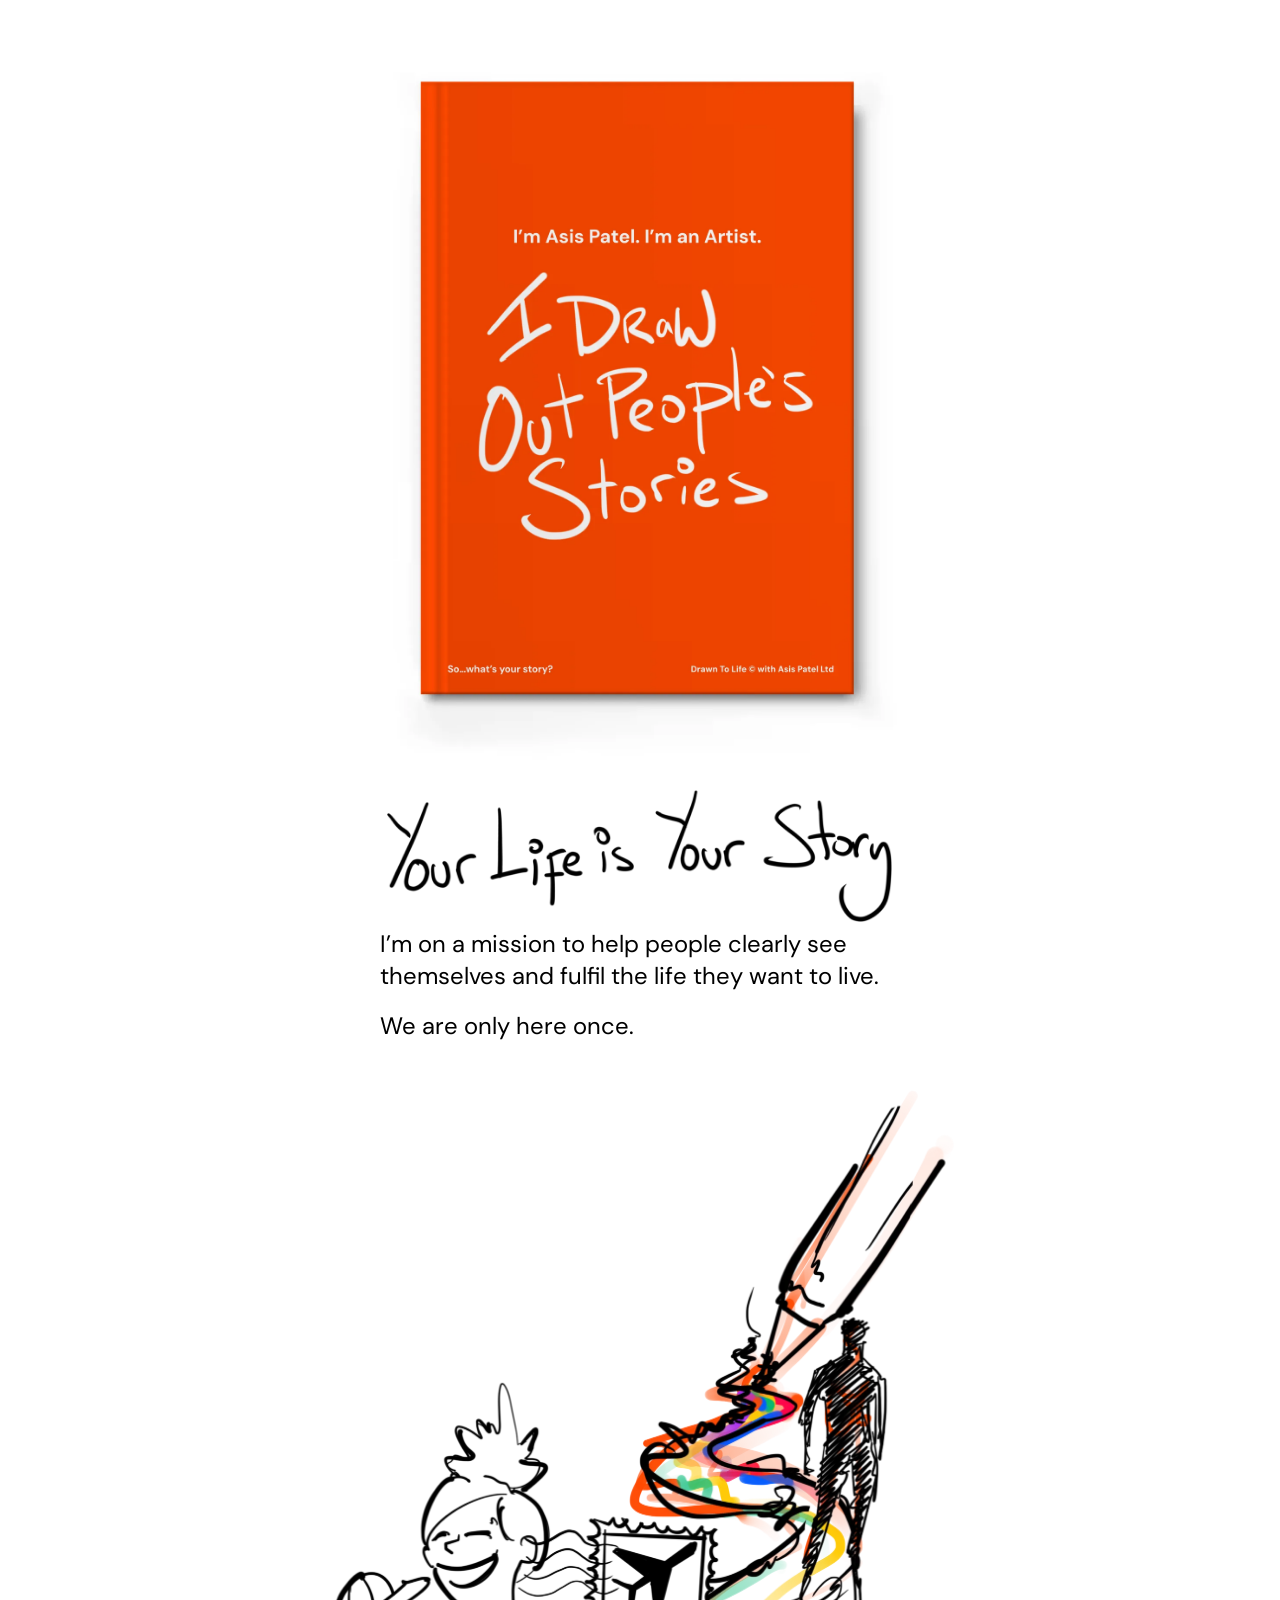
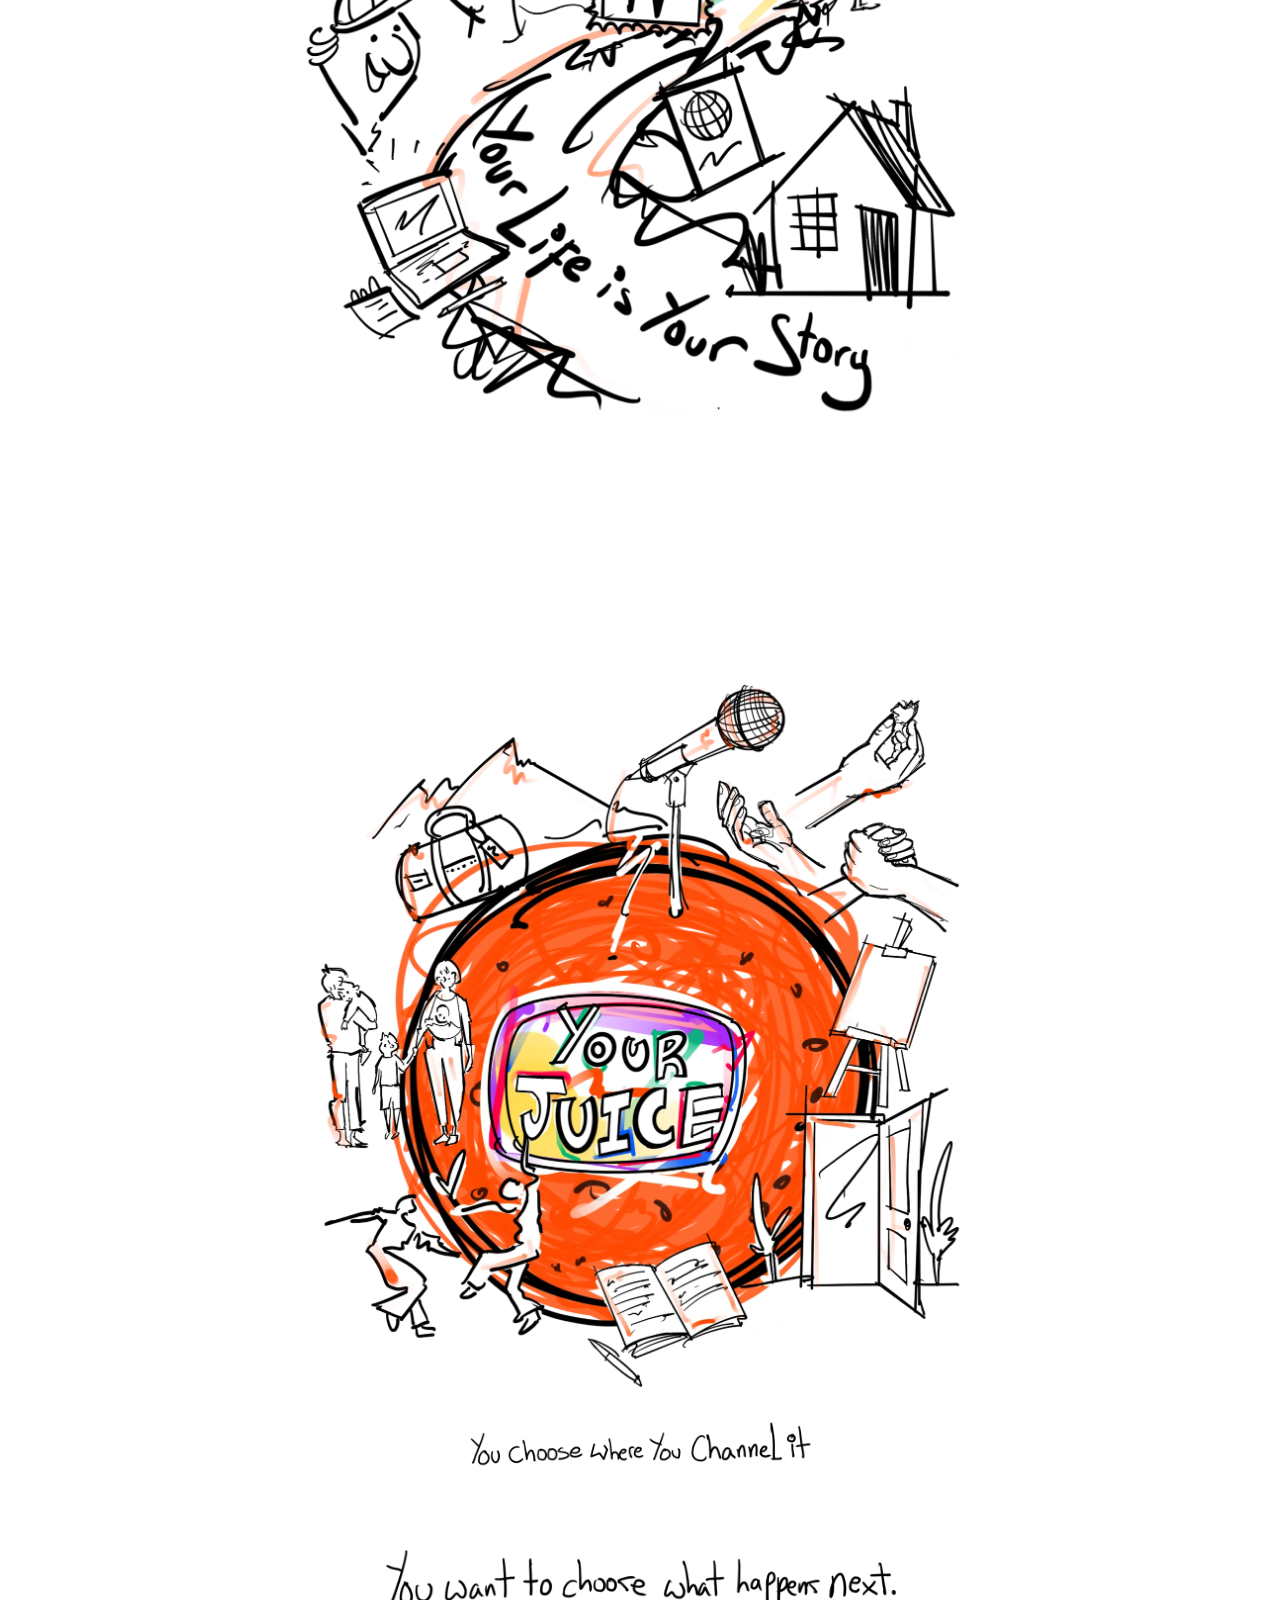
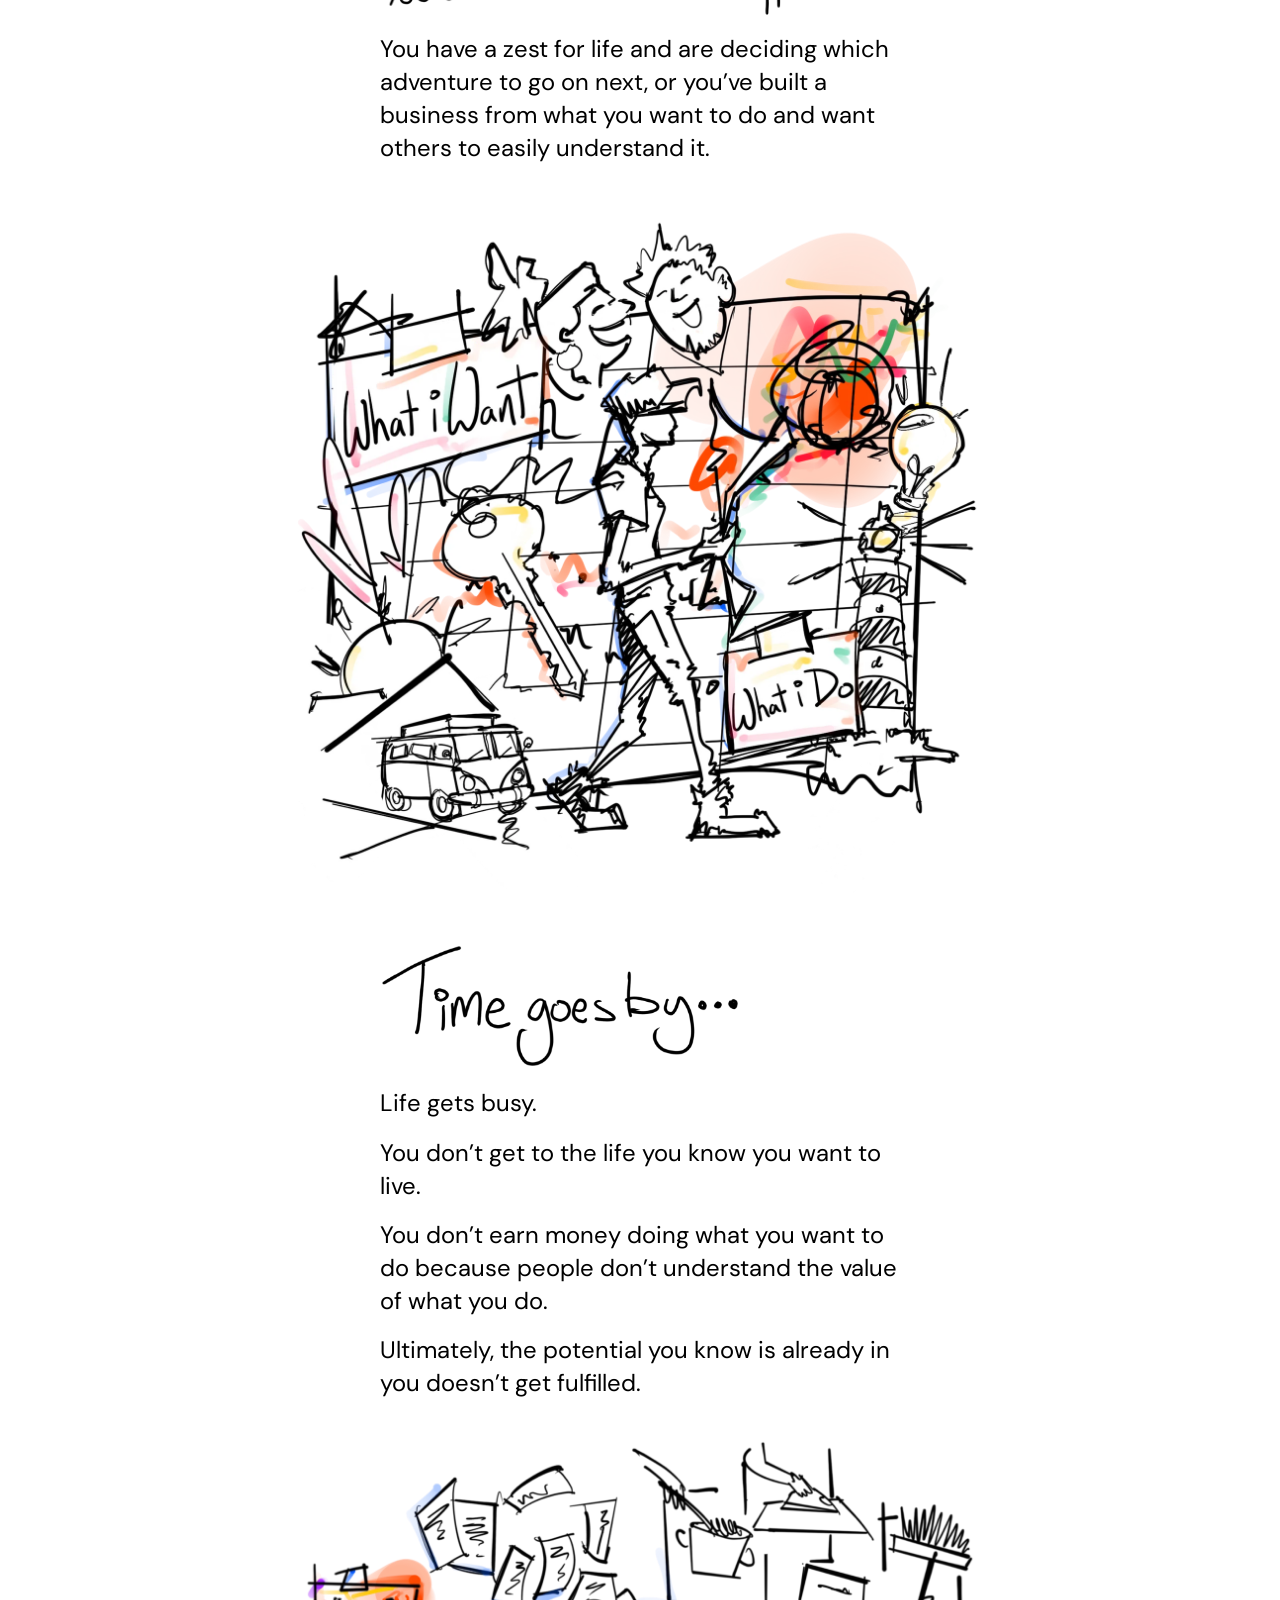
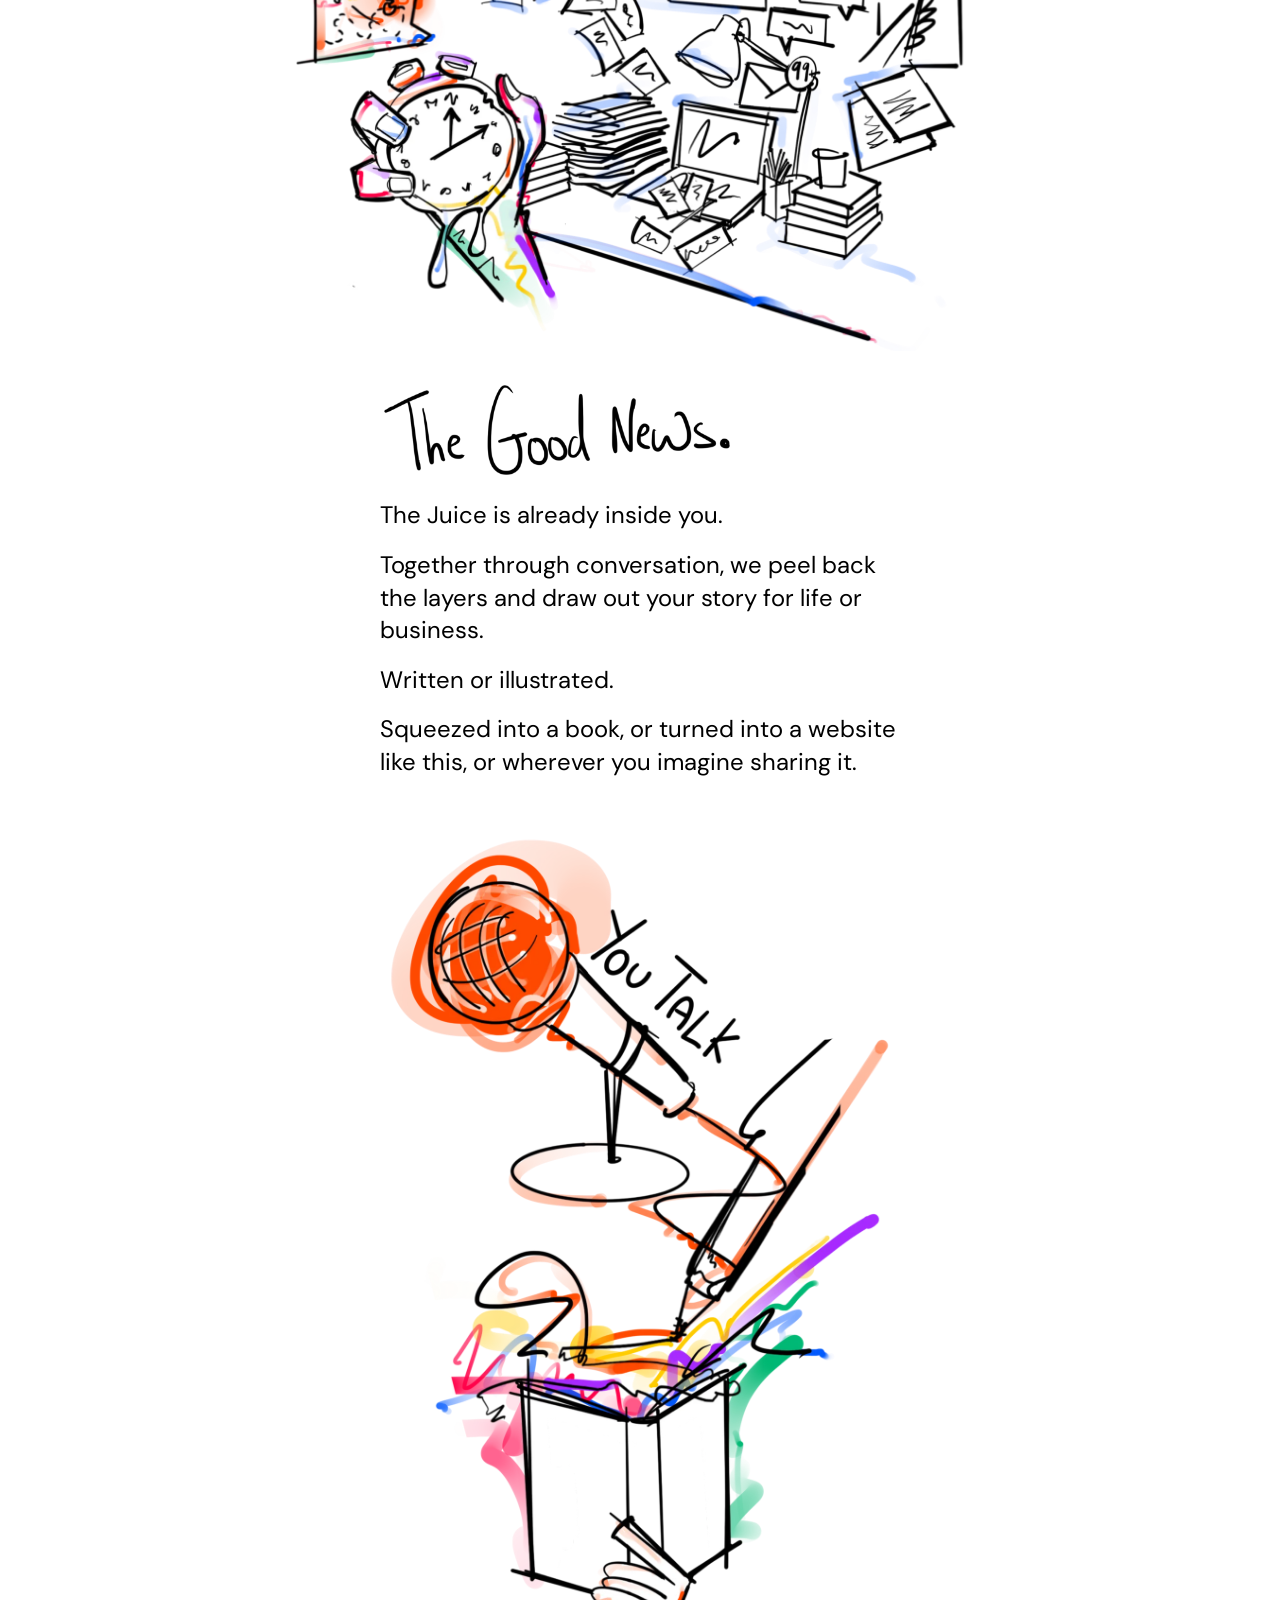
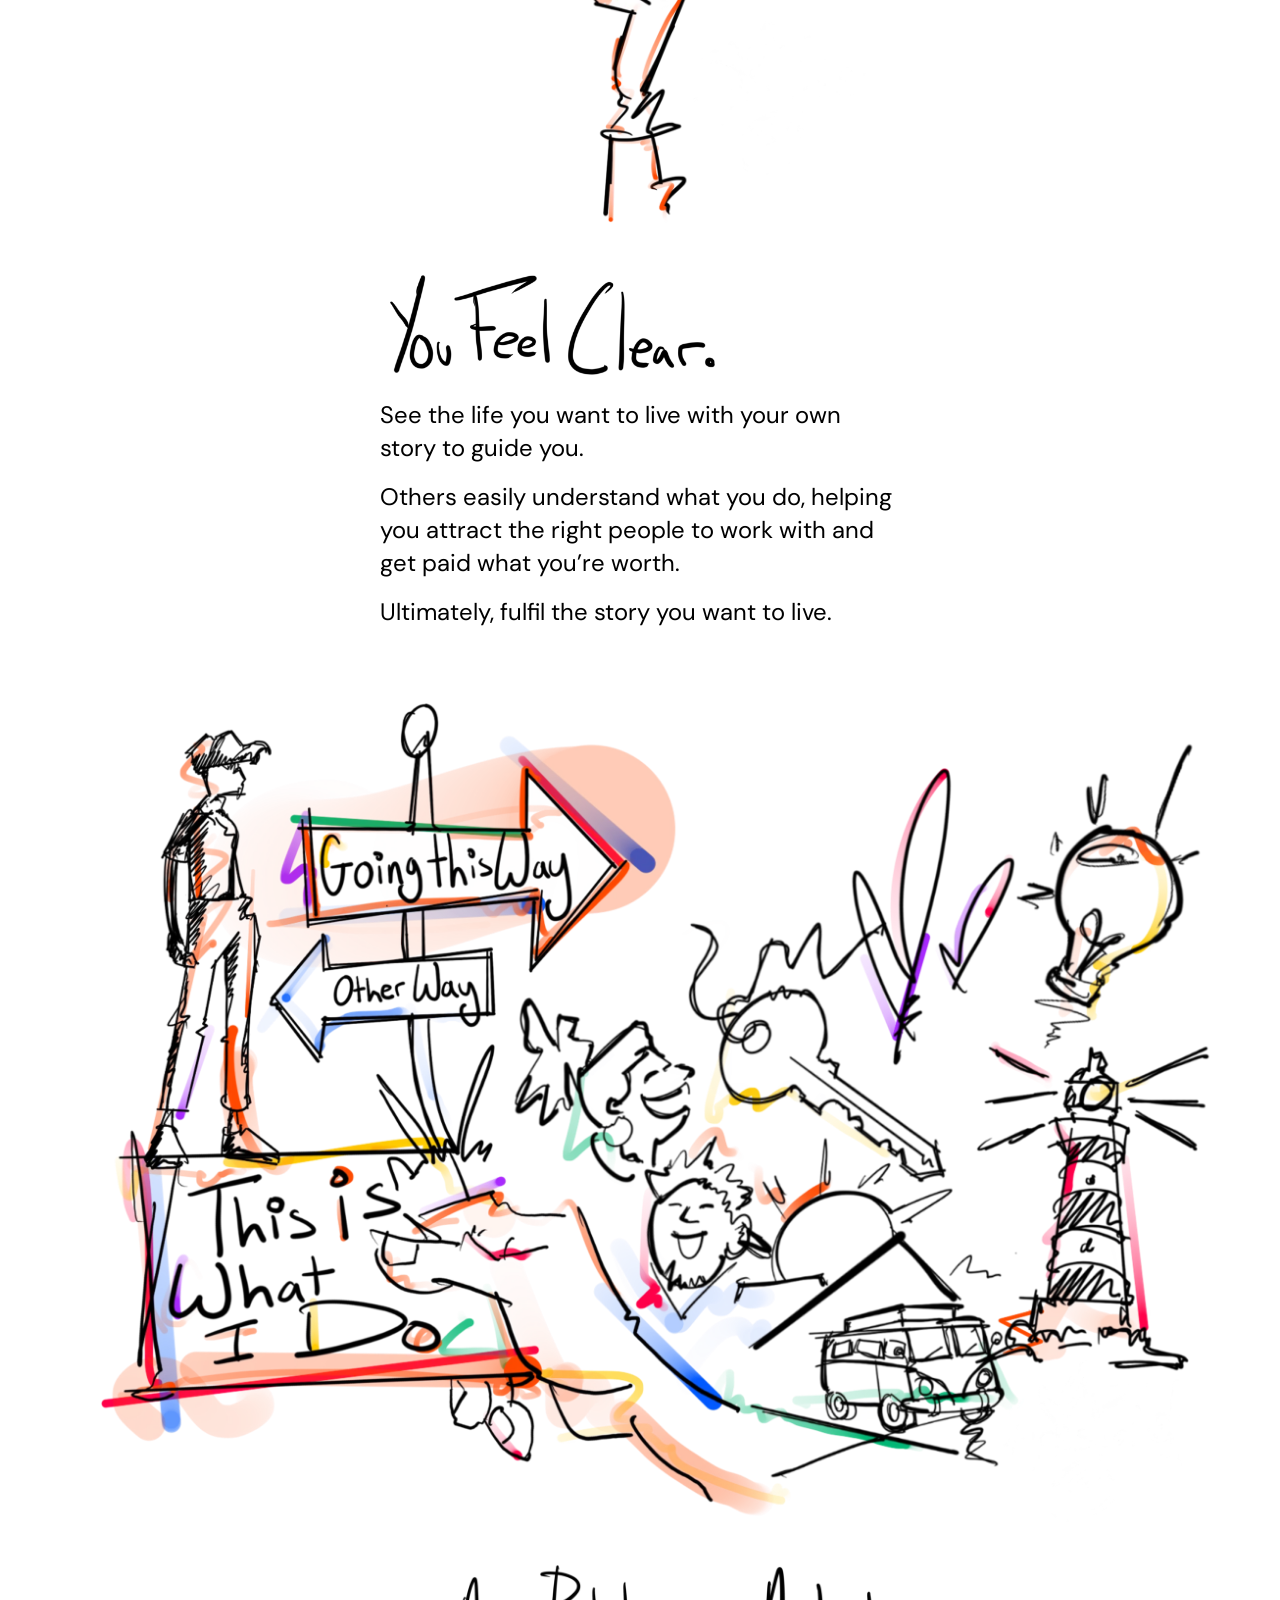
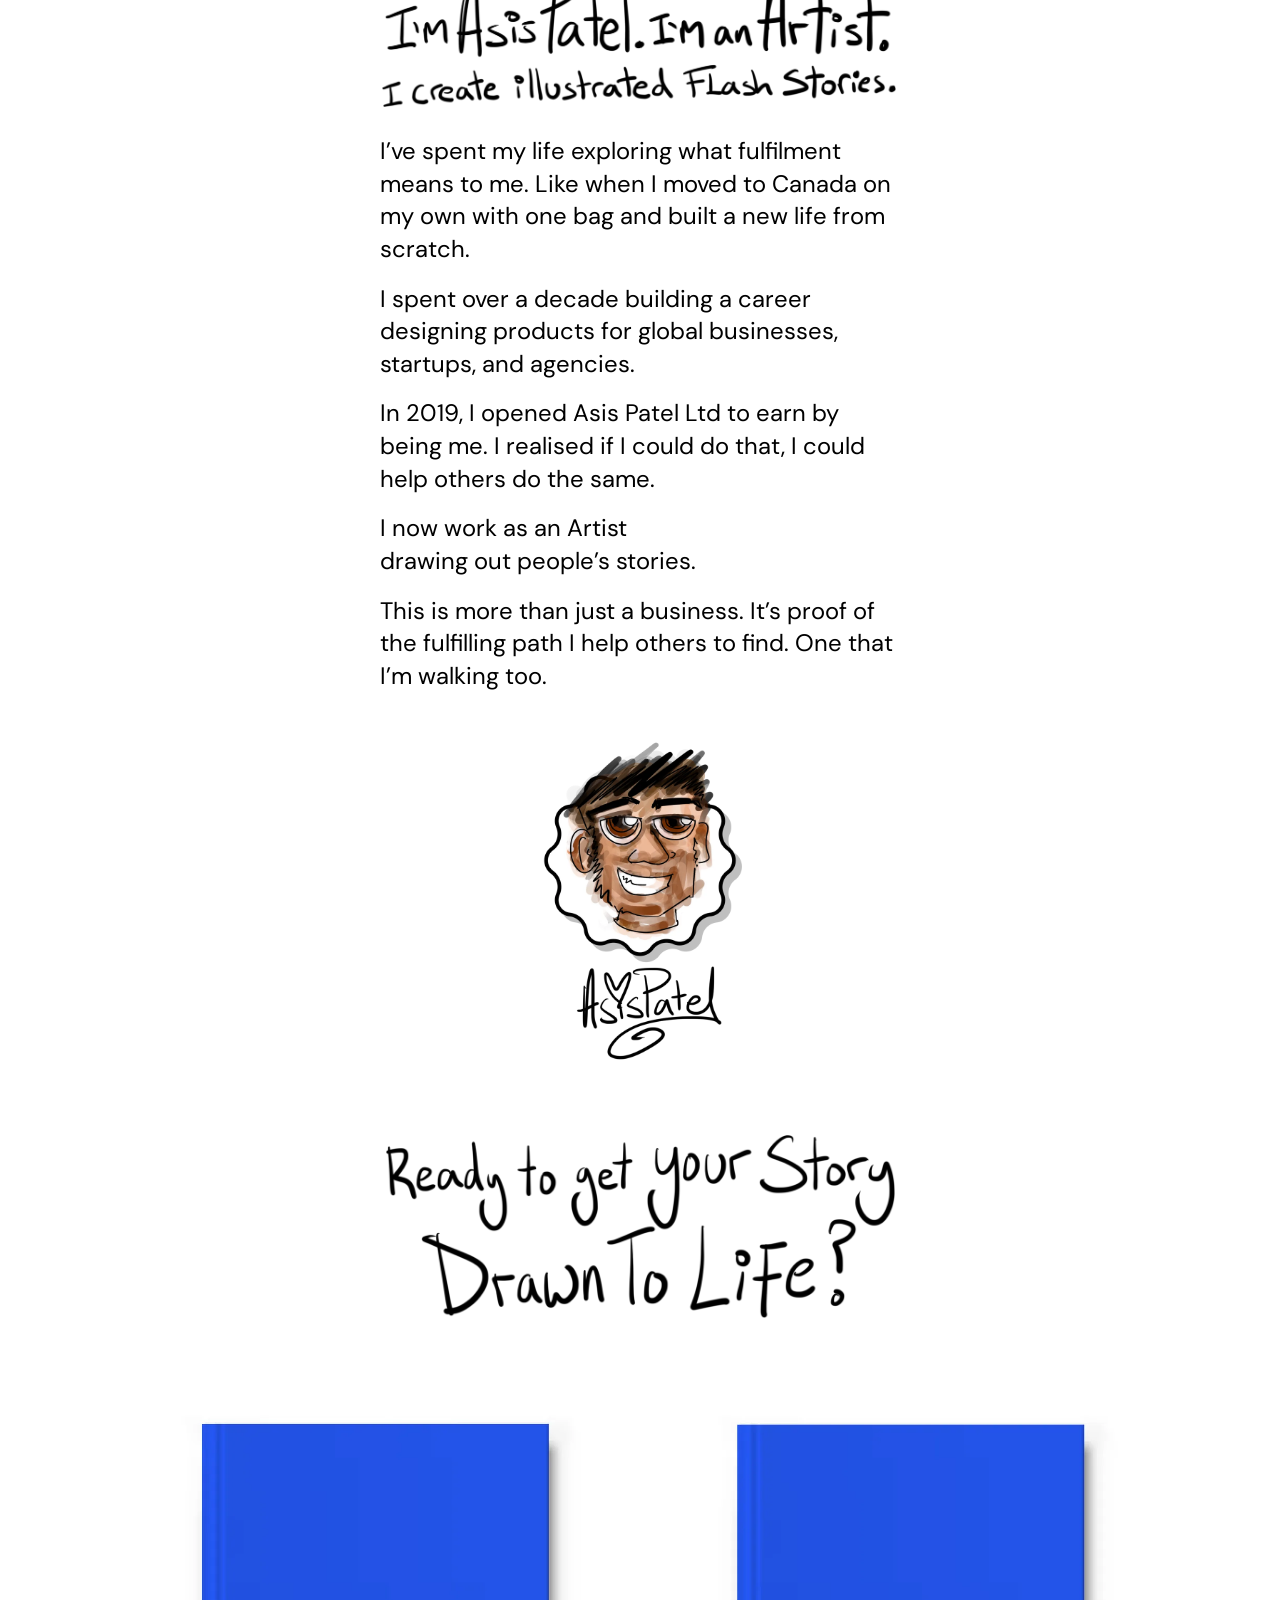
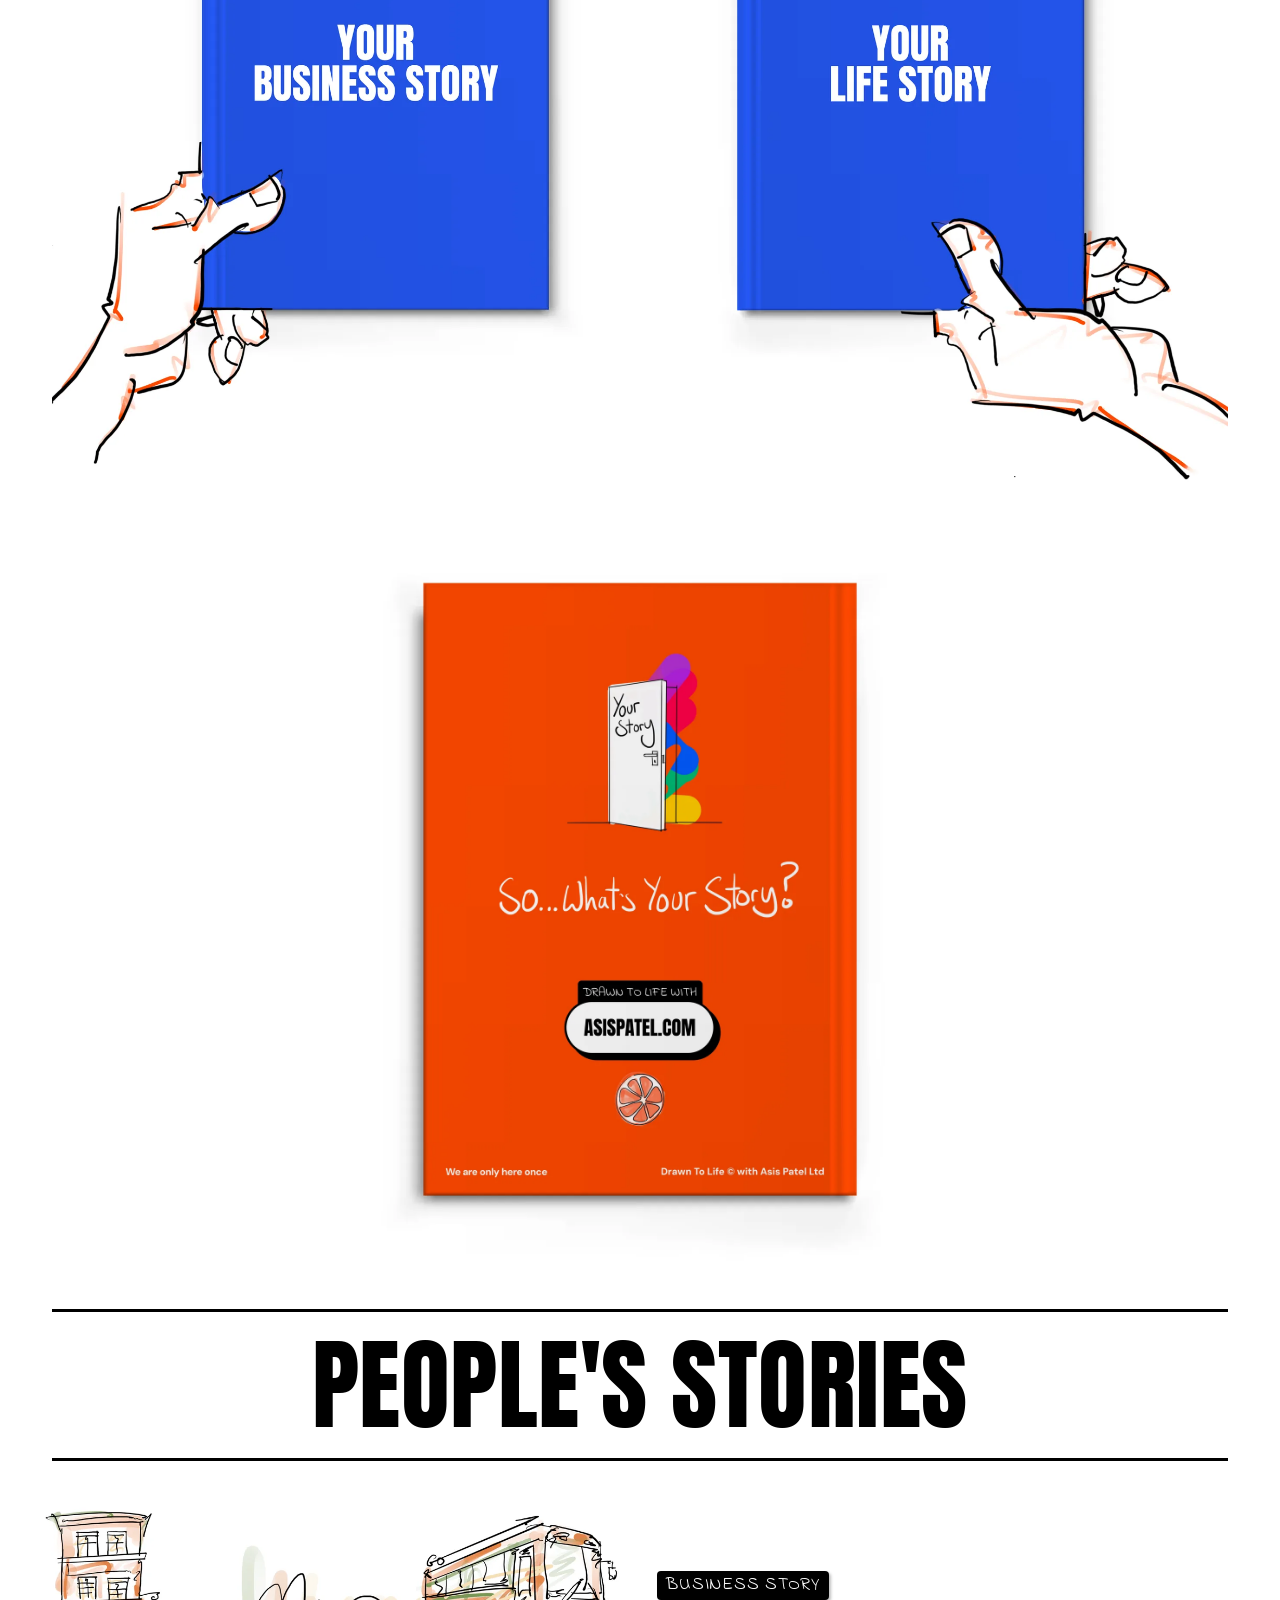
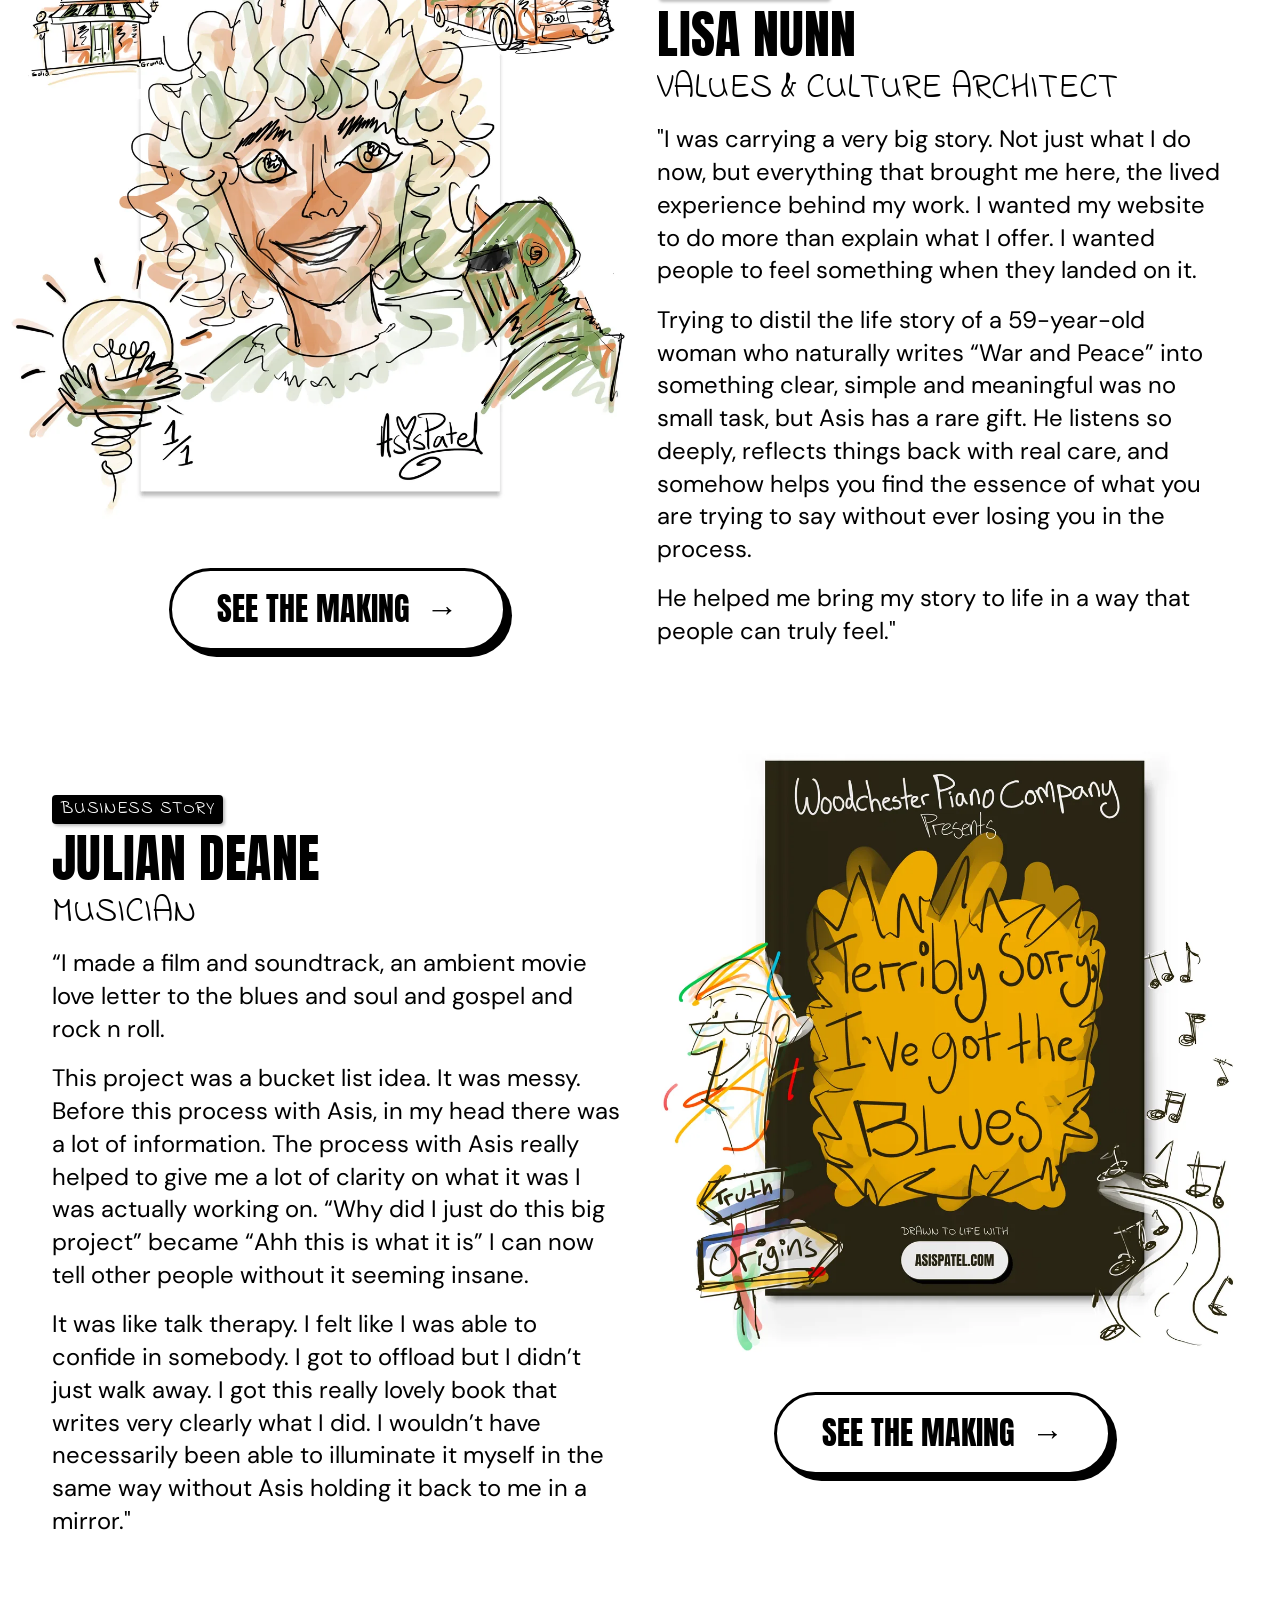
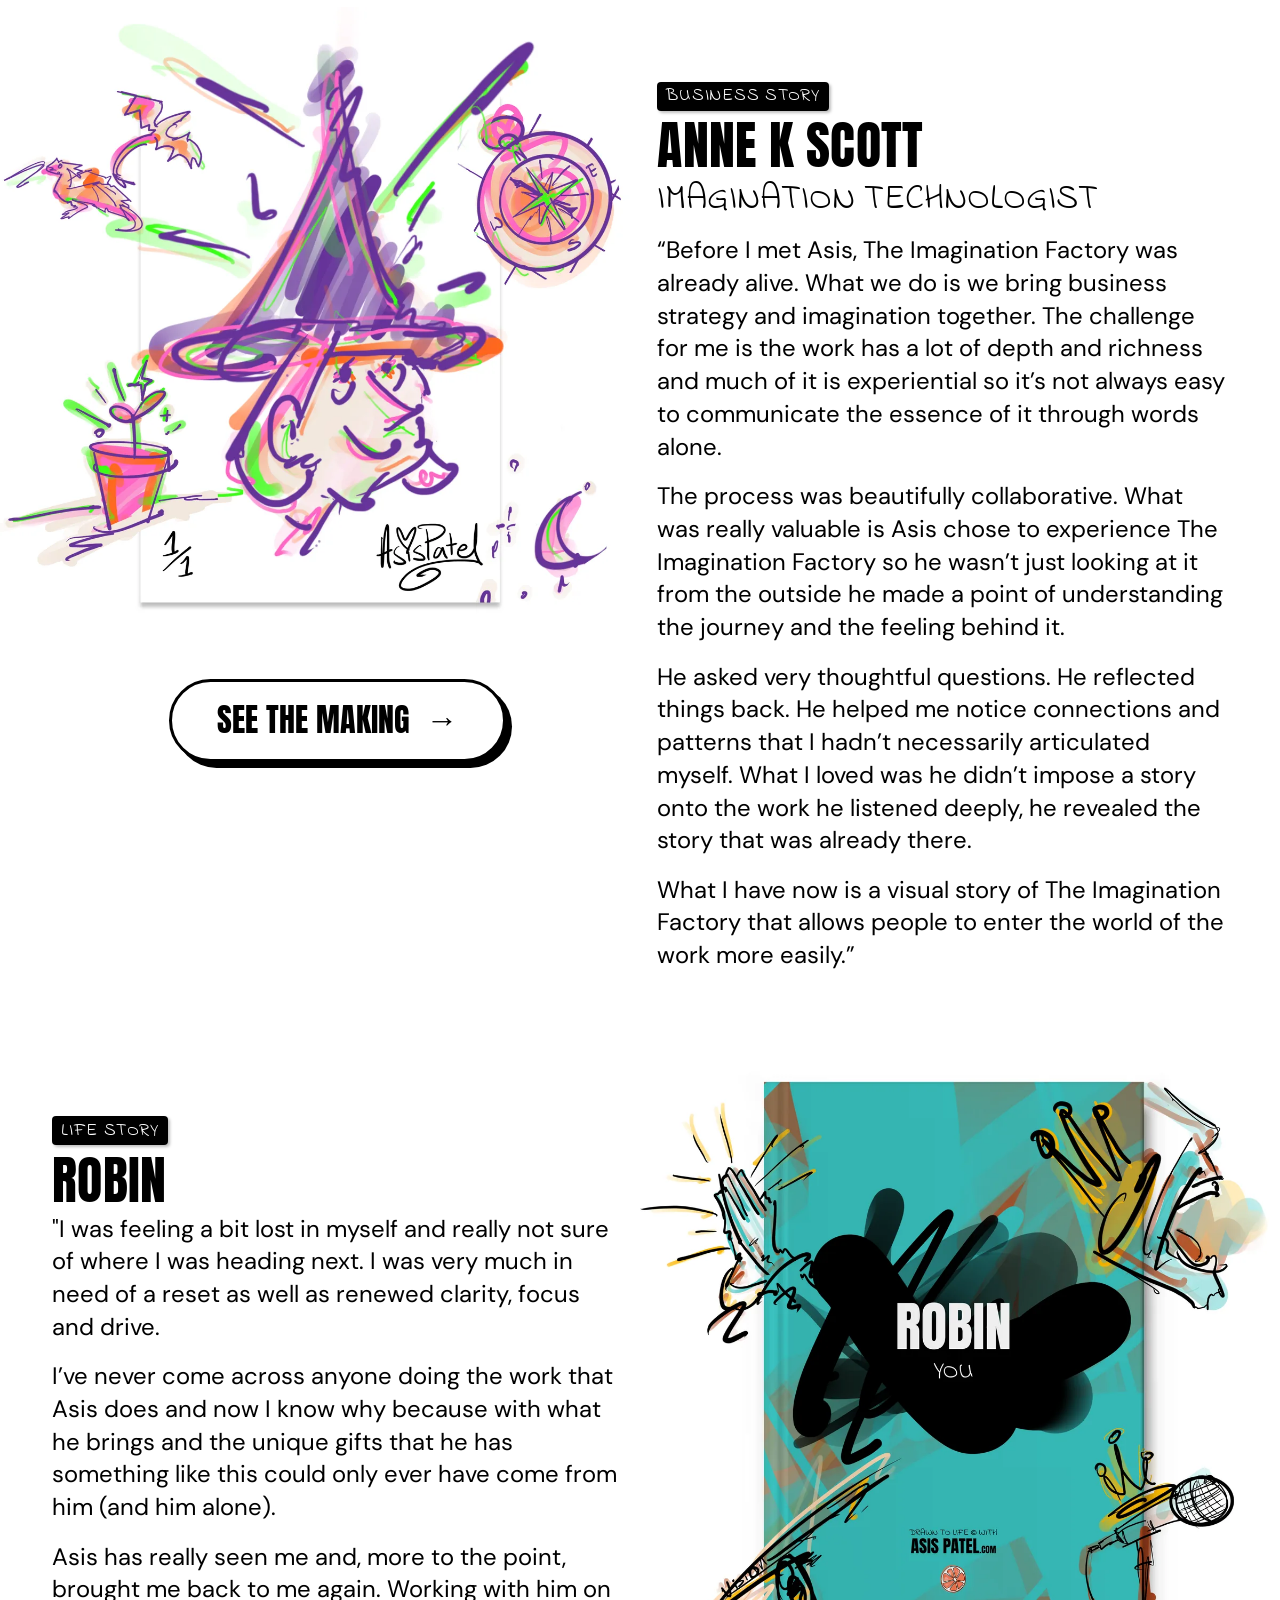
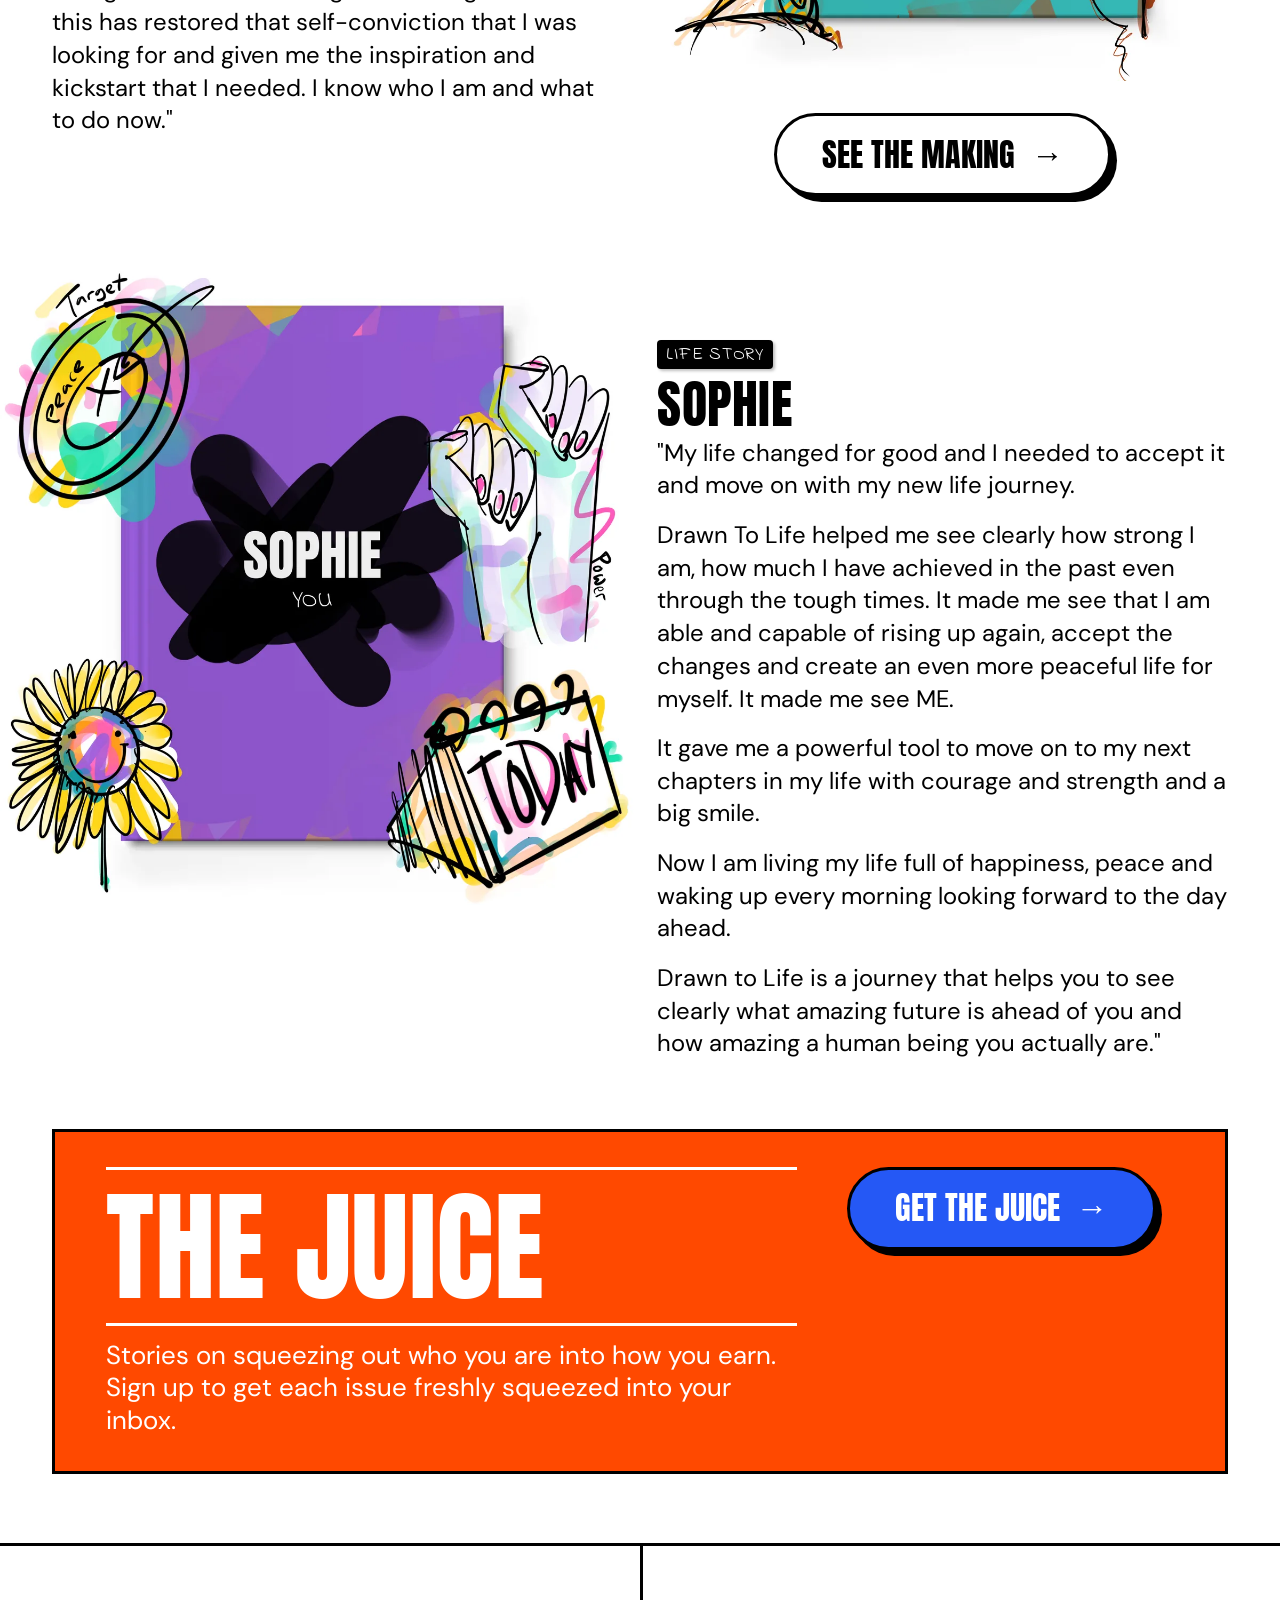
==== commit bb82fbed: "Phone: pill buttons span the text column at Carrd's size All pill buttons (See The Making, Get The J" ====
--- a/index.html
+++ b/index.html
@@ -27,8 +27,8 @@
   <link rel="preconnect" href="https://fonts.googleapis.com">
   <link rel="preconnect" href="https://fonts.gstatic.com" crossorigin>
   <link rel="stylesheet" href="https://fonts.googleapis.com/css2?display=swap&amp;family=DM+Sans:ital,wght@0,400;1,400&amp;family=Anton:ital,wght@0,400;1,400&amp;family=Indie+Flower:ital,wght@0,400;1,400">
-  <link rel="stylesheet" href="assets/css/styles.css?v=202611241944">
-  <script src="assets/js/main.js?v=202611241944" defer></script>
+  <link rel="stylesheet" href="assets/css/styles.css?v=202611242000">
+  <script src="assets/js/main.js?v=202611242000" defer></script>
 </head>
 <body>
   <a class="skip-link" href="#main">Skip to content</a>
@@ -43,7 +43,7 @@
     </header>
 
     <!-- Your Life is Your Story -->
-    <section class="section measure measure--m1" data-reveal>
+    <section class="section measure measure--m1" data-reveal style="--m-mt:18.67px">
       <h2 class="lettering" style="margin-bottom:1.15%"><img style="width:97.12%;margin-left:1.35%" src="assets/images/heading-your-life-is-your-story.webp" width="1100" height="286" alt="Your Life is Your Story"></h2>
       <p>I’m on a mission to help people clearly see themselves and fulfil the life they want to live.</p>
       <p>We are only here once.</p>
@@ -55,24 +55,24 @@
     </figure>
 
     <!-- Freedom -->
-    <section class="section measure measure--m2" data-reveal>
+    <section class="section measure measure--m2" data-reveal style="--m-mt:28.67px">
       <h2 class="lettering" style="margin-bottom:0.96%"><img style="width:97.98%;margin-left:1.06%" src="assets/images/heading-freedom.webp" width="1100" height="137" alt="You want the Freedom to be yourself,"></h2>
       <p>experience the life you want to live while you’re here and earn a living serving others with what you want to do.</p>
     </section>
 
-    <figure class="section illustration measure--illo" data-reveal>
+    <figure class="section illustration measure--illo" data-reveal style="--m-mt:24.67px">
       <img src="assets/images/illo-your-juice.webp" width="1400" height="1483" loading="lazy"
            alt="Illustration: a big orange labelled Your Juice, surrounded by family, travel, music, art and a book.">
       <figcaption class="lettering lettering--caption"><img src="assets/images/caption-channel.webp" width="800" height="138" alt="You choose where you channel it"></figcaption>
     </figure>
 
     <!-- What happens next -->
-    <section class="section measure measure--m2 gap-next" data-reveal>
+    <section class="section measure measure--m2 gap-next" data-reveal style="--m-mt:31.8px">
       <h2 class="lettering" style="margin-bottom:3.56%"><img style="width:98.08%;margin-left:1.15%" src="assets/images/heading-next.webp" width="1100" height="140" alt="You want to choose what happens next."></h2>
       <p>You have a zest for life and are deciding which adventure to go on next, or you’ve built a business from what you want to do and want others to easily understand it.</p>
     </section>
 
-    <figure class="section illustration measure--illo" data-reveal>
+    <figure class="section illustration measure--illo" data-reveal style="--m-mt:10.67px">
       <img src="assets/images/illo-next.webp" width="1400" height="1440" loading="lazy"
            alt="Illustration: people between a sign saying What I Want and one saying What I Do.">
     </figure>
@@ -100,26 +100,26 @@
       <p>Squeezed into a book, or turned into a website like this, or wherever you imagine sharing it.</p>
     </section>
 
-    <figure class="section illustration measure" data-reveal>
+    <figure class="section illustration measure" data-reveal style="--m-mt:10.67px">
       <img src="assets/images/illo-good-news.webp" width="1100" height="2172" loading="lazy"
            alt="Illustration: a microphone labelled You Talk, and a pen drawing colour into a book held in a hand.">
     </figure>
 
     <!-- You Feel Clear -->
-    <section class="section measure" data-reveal>
+    <section class="section measure" data-reveal style="--m-mt:46.67px">
       <h2 class="lettering" style="margin-bottom:4.62%"><img style="width:62.60%;margin-left:1.83%" src="assets/images/heading-you-feel-clear.webp" width="1100" height="338" alt="You Feel Clear."></h2>
       <p>See the life you want to live with your own story to guide you.</p>
       <p>Others easily understand what you do, helping you attract the right people to work with and get paid what you’re worth.</p>
       <p>Ultimately, fulfil the story you want to live.</p>
     </section>
 
-    <figure class="section illustration illustration--wide wide" data-reveal>
+    <figure class="section illustration illustration--wide wide" data-reveal style="--m-mt:25.67px">
       <img src="assets/images/illo-you-feel-clear.webp" width="2400" height="1770" loading="lazy"
            alt="Illustration: a person by a signpost marked Going This Way and Other Way, beside a sign saying This is What I Do, a lightbulb, a key and a lighthouse.">
     </figure>
 
     <!-- About -->
-    <section class="section measure" id="about" data-reveal>
+    <section class="section measure" id="about" data-reveal style="--m-mt:34.67px">
       <h2 class="lettering" style="margin-bottom:5.38%"><img style="width:98.85%;margin-left:0.38%" src="assets/images/heading-im-asis-patel.webp" width="1100" height="303" alt="I'm Asis Patel. I'm an Artist. I create illustrated Flash Stories."></h2>
       <p>I’ve spent my life exploring what fulfilment means to me. Like when I moved to Canada on my own with one bag and built a new life from scratch.</p>
       <p>I spent over a decade building a career designing products for global businesses, startups, and agencies.</p>
@@ -132,21 +132,21 @@
     </section>
 
     <!-- Ready? -->
-    <section class="section gap-ready" data-reveal>
+    <section class="section gap-ready" data-reveal style="--m-mt:61px">
       <h2 class="lettering measure"><img style="width:97.98%;margin-left:1.06%" src="assets/images/heading-ready.webp" width="1100" height="396" alt="Ready to get your Story Drawn To Life?"></h2>
-      <div class="pair wide">
+      <div class="pair wide" style="--m-mt:0px">
         <img src="assets/images/book-business-story.webp" width="1100" height="1447" loading="lazy" alt="A hand holding a blue book: Your Business Story.">
         <img src="assets/images/book-life-story.webp" width="1100" height="1447" loading="lazy" alt="A hand holding a blue book: Your Life Story.">
       </div>
     </section>
 
-    <div class="section cover" data-reveal>
+    <div class="section cover" data-reveal style="--m-mt:0px">
       <img src="assets/images/cover-back.webp" width="1200" height="1664" loading="lazy"
            alt="Back cover: a door marked Your Story opening onto colour. So…What's Your Story? Drawn to life with asispatel.com. We are only here once.">
     </div>
 
     <!-- People's Stories -->
-    <section class="section" id="stories" aria-labelledby="stories-title">
+    <section class="section" id="stories" aria-labelledby="stories-title" style="--m-mt:0px">
       <div class="ruled-title wide" data-reveal>
         <hr class="rule">
         <h2 class="display display--title" id="stories-title">People's Stories</h2>
--- a/assets/css/styles.css
+++ b/assets/css/styles.css
@@ -475,8 +475,35 @@
   .offers__art { padding-top: var(--space-5); }
   .offers__link { padding: 1.25rem 0.5rem; }
 
-  .footer-legal { font-size: 1.1458rem; }            /* 18.33px */
+  .footer-legal { font-size: 1.1458rem; margin: 1.8125rem 0 2rem; }  /* 18.33px */
   .footer-mark  { width: 4.5833rem; }                /* 73px */
+
+  /* Pill buttons: full width of the text column, as on Carrd */
+  .button {
+    display: flex;
+    justify-content: center;
+    width: 100%;
+    height: 4.5833rem;                   /* 73.3px */
+    padding: 0 2.2917rem;                /* 36.7px */
+    font-size: 1.375rem;                 /* 22px */
+    box-shadow: 5.192px 5.192px 0 var(--panda);
+    gap: 0.3em;                          /* arrow sits close to the words */
+  }
+  .story__media .button { width: calc(100% - 2 * var(--gutter)); }
+  .panel__action { justify-self: stretch; }
+
+  /* Section spacing, measured ink-to-ink against Carrd at 393px */
+  .section { margin-bottom: 0; }
+  [style*="--m-mt"] { margin-top: var(--m-mt) !important; }
+  .lettering--caption { margin-top: 0.27rem; }
+  .signature { margin: -0.375rem 0 0; }
+  .gap-ready .lettering { margin-bottom: 0.9375rem; }
+  .ruled-title { gap: 1rem; }
+  .ruled-title + .story { padding-top: 3.45rem; }
+  .site-footer { padding-top: 3.7rem; }
+  .site-footer .lettering { margin-bottom: 1.5rem; }
+  .site-footer .button { margin-bottom: 2.25rem; }
+  .footer-links { padding: 1.8125rem 0; }
 }
 
 
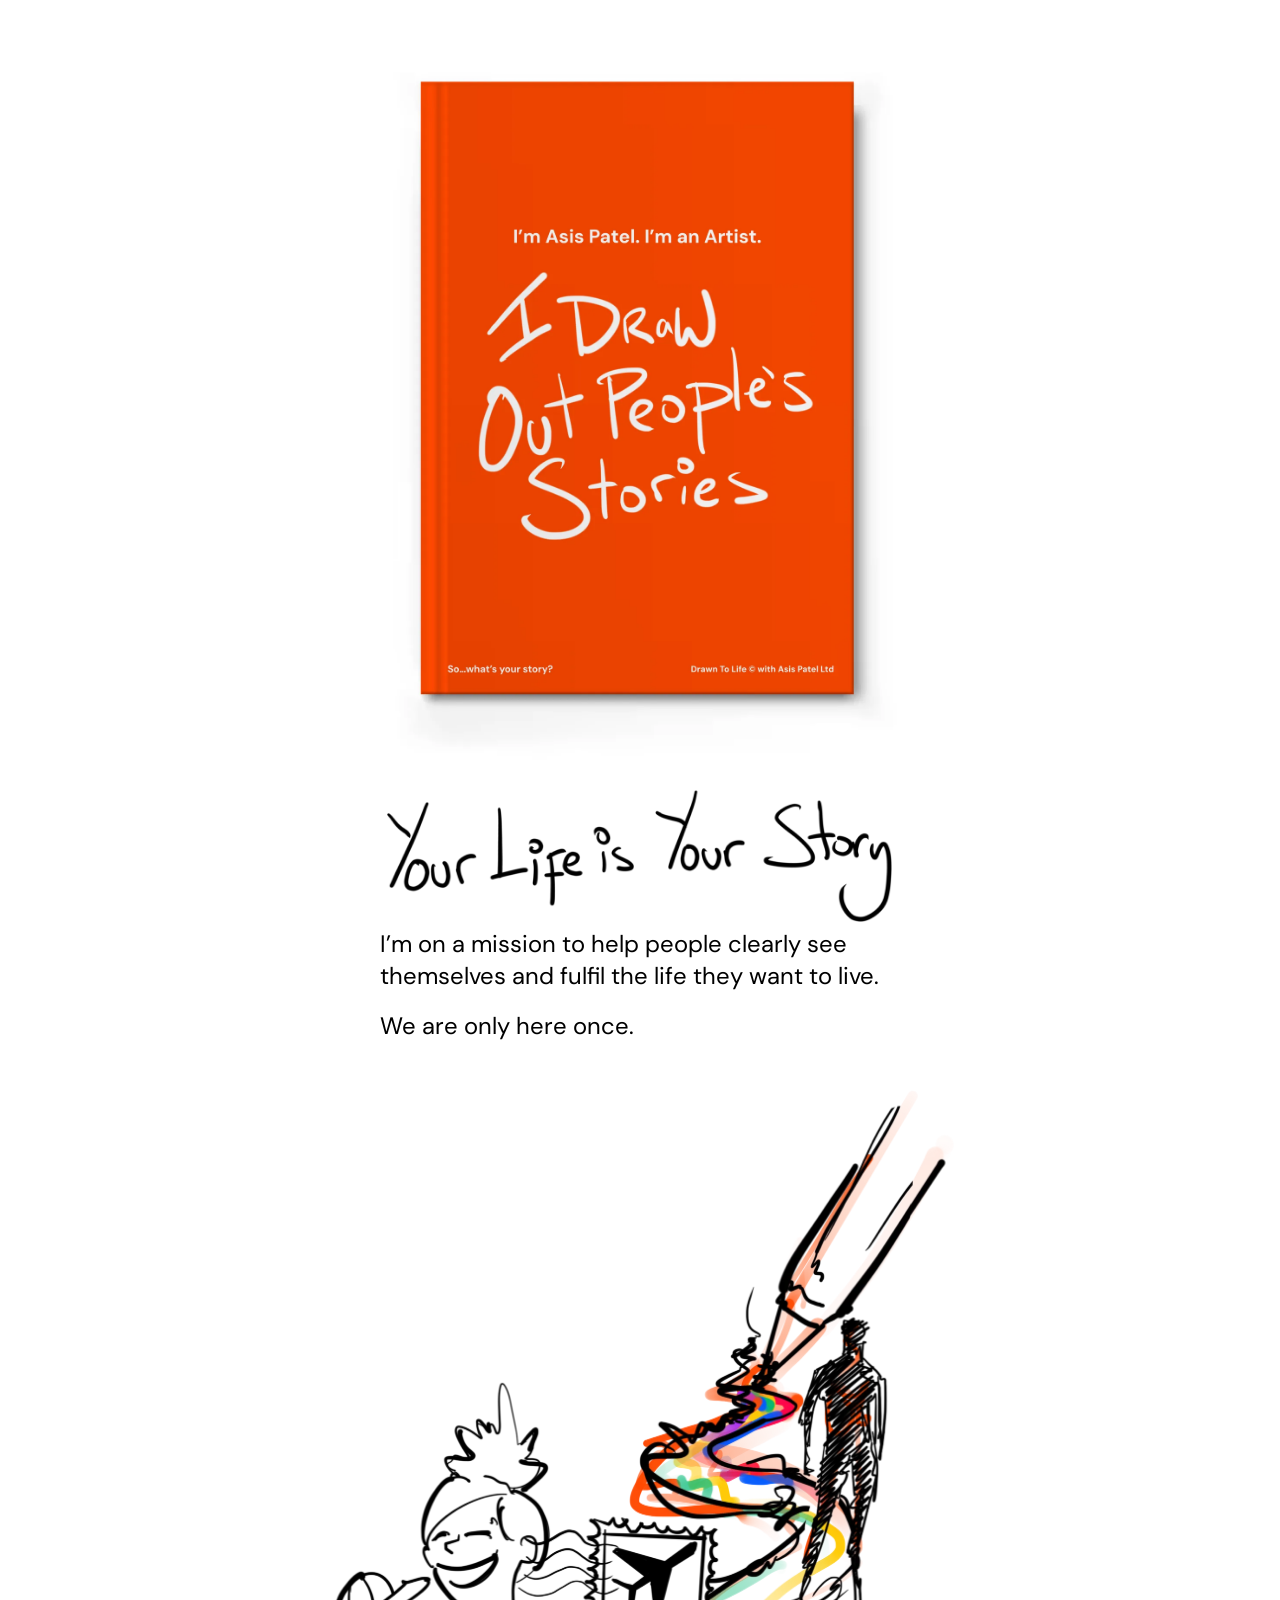
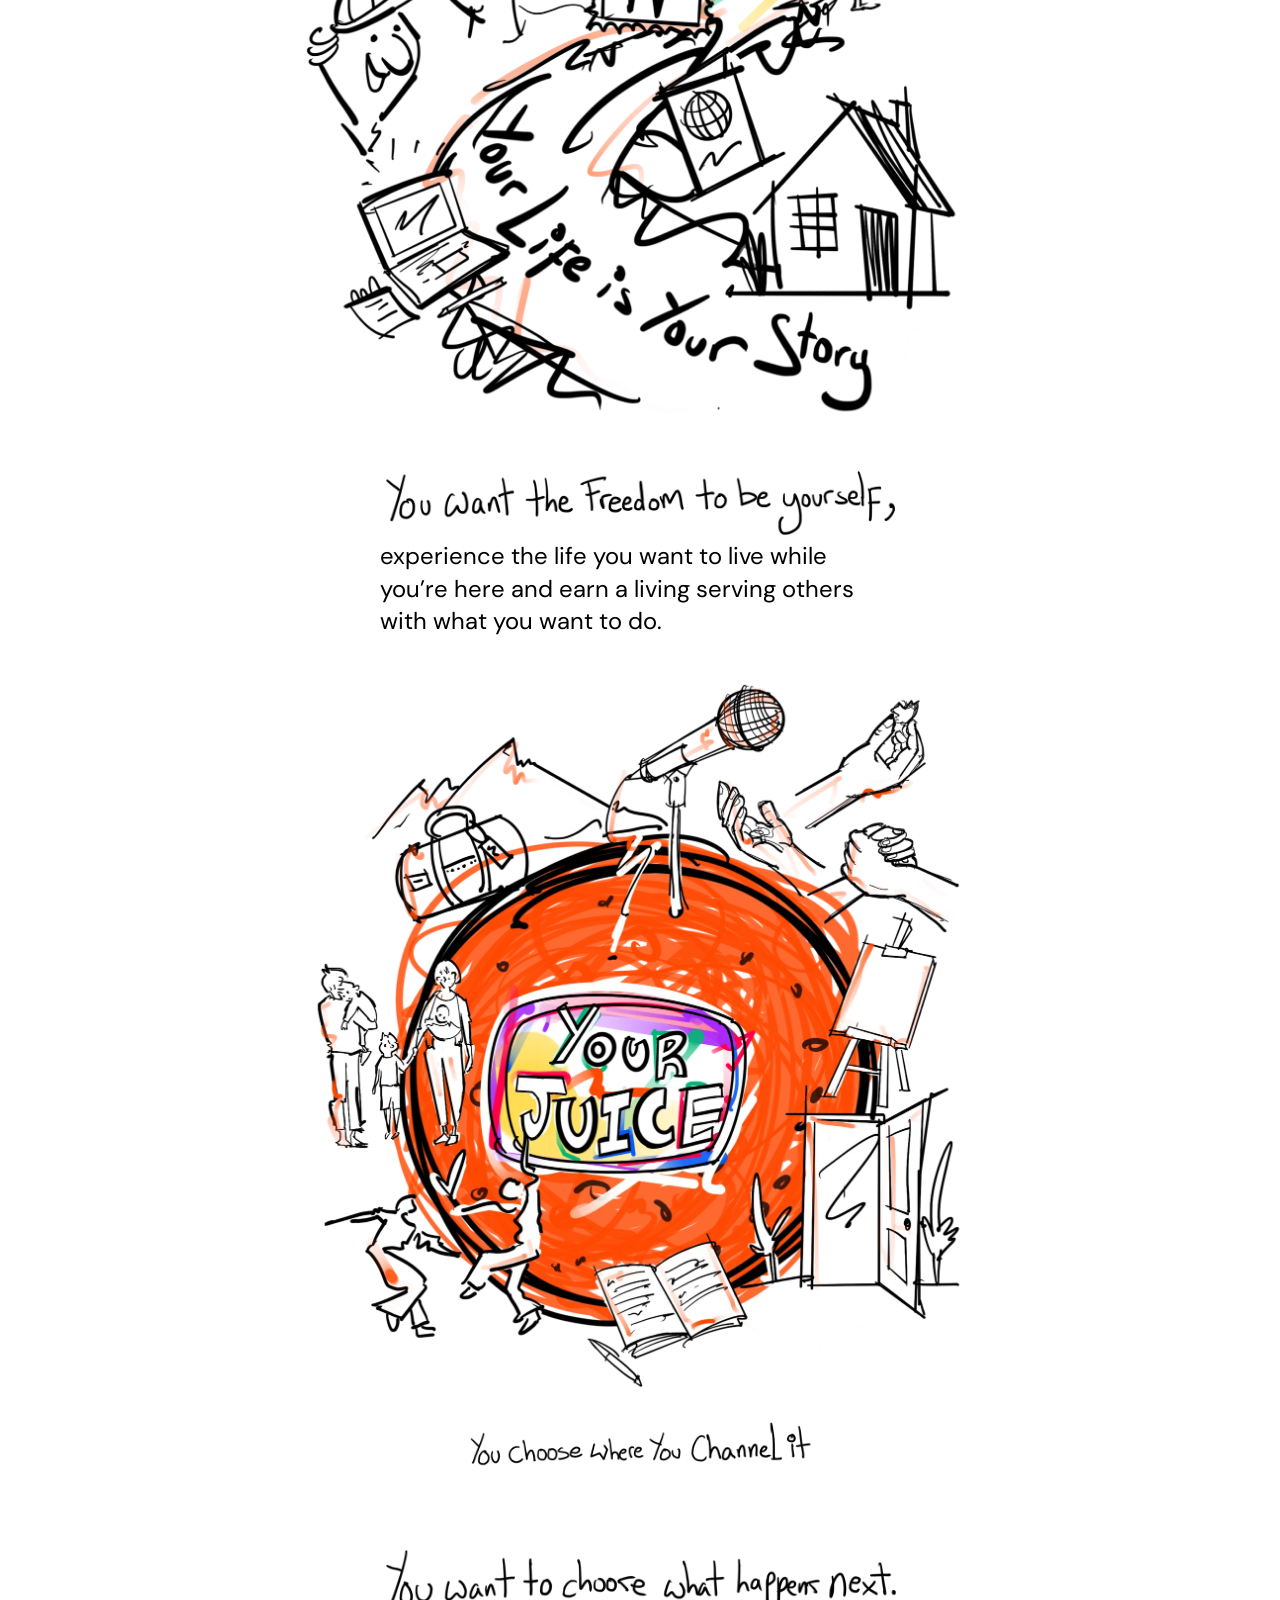
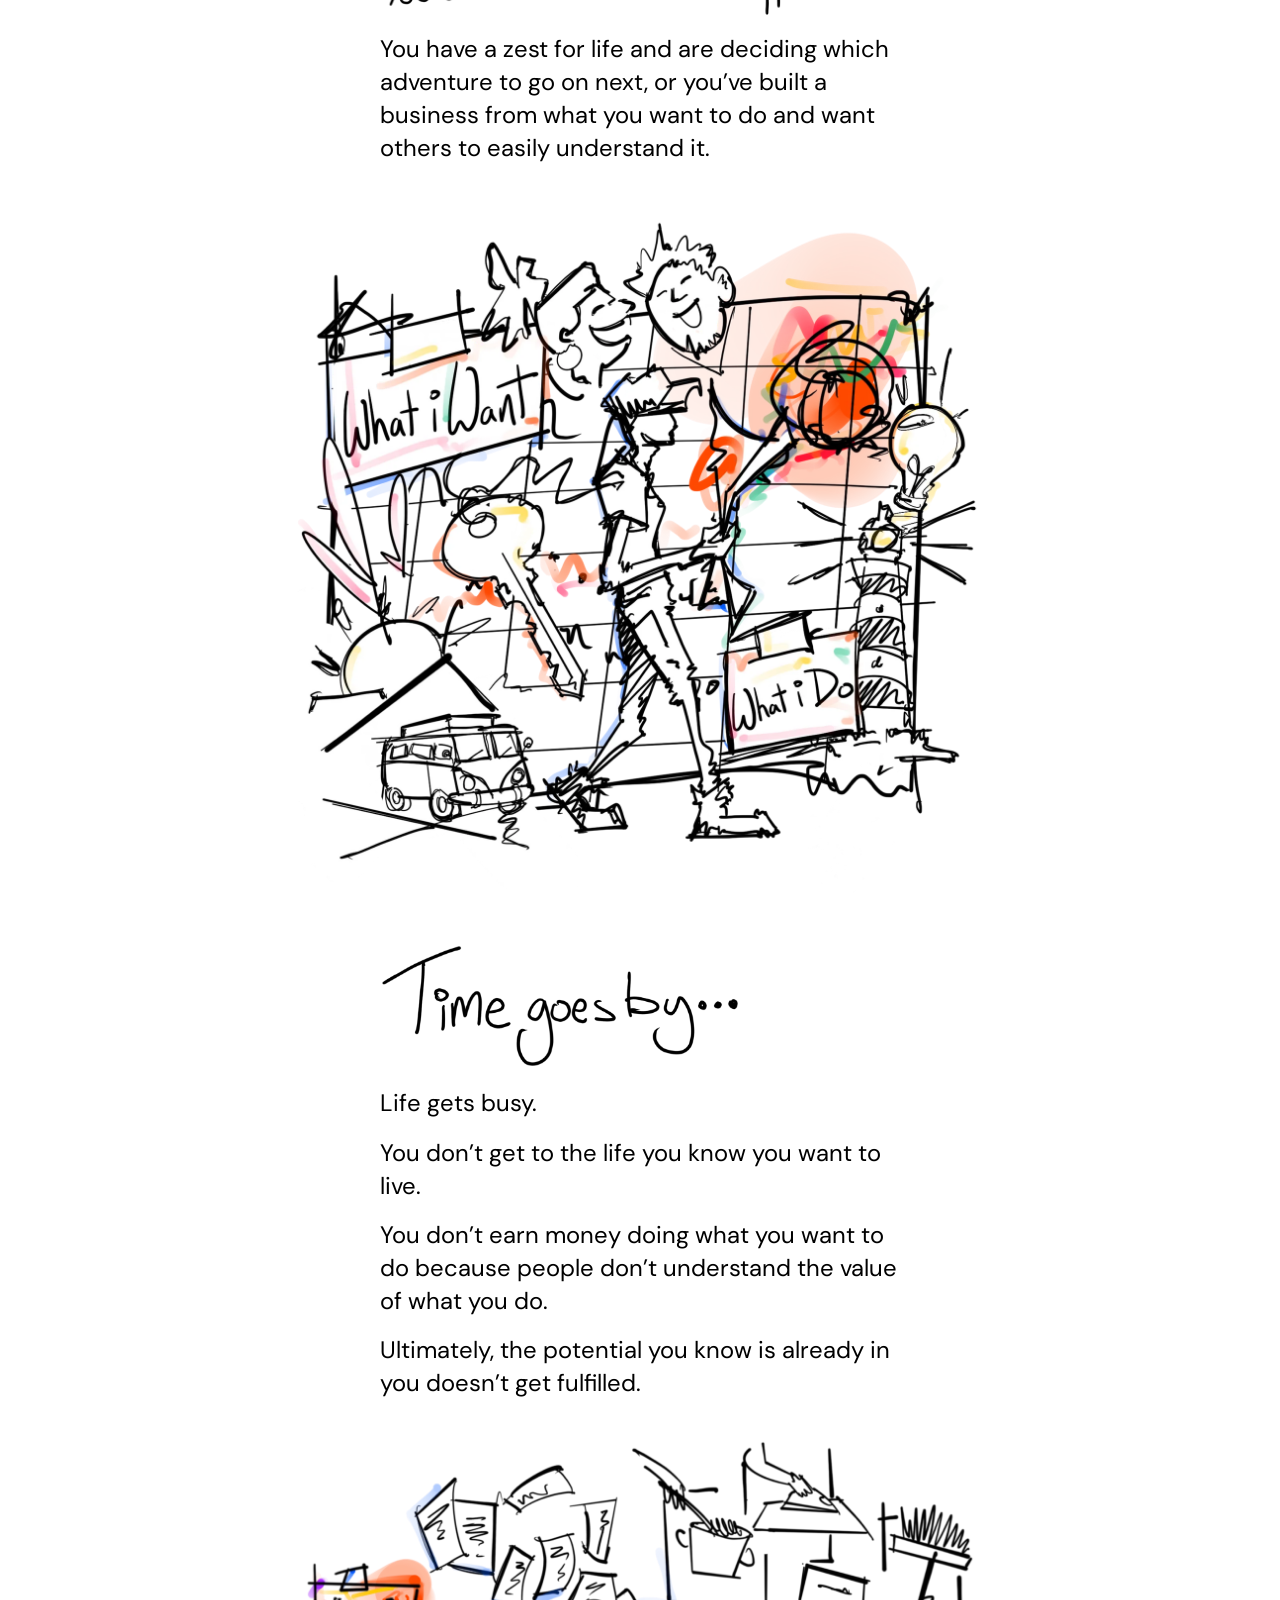
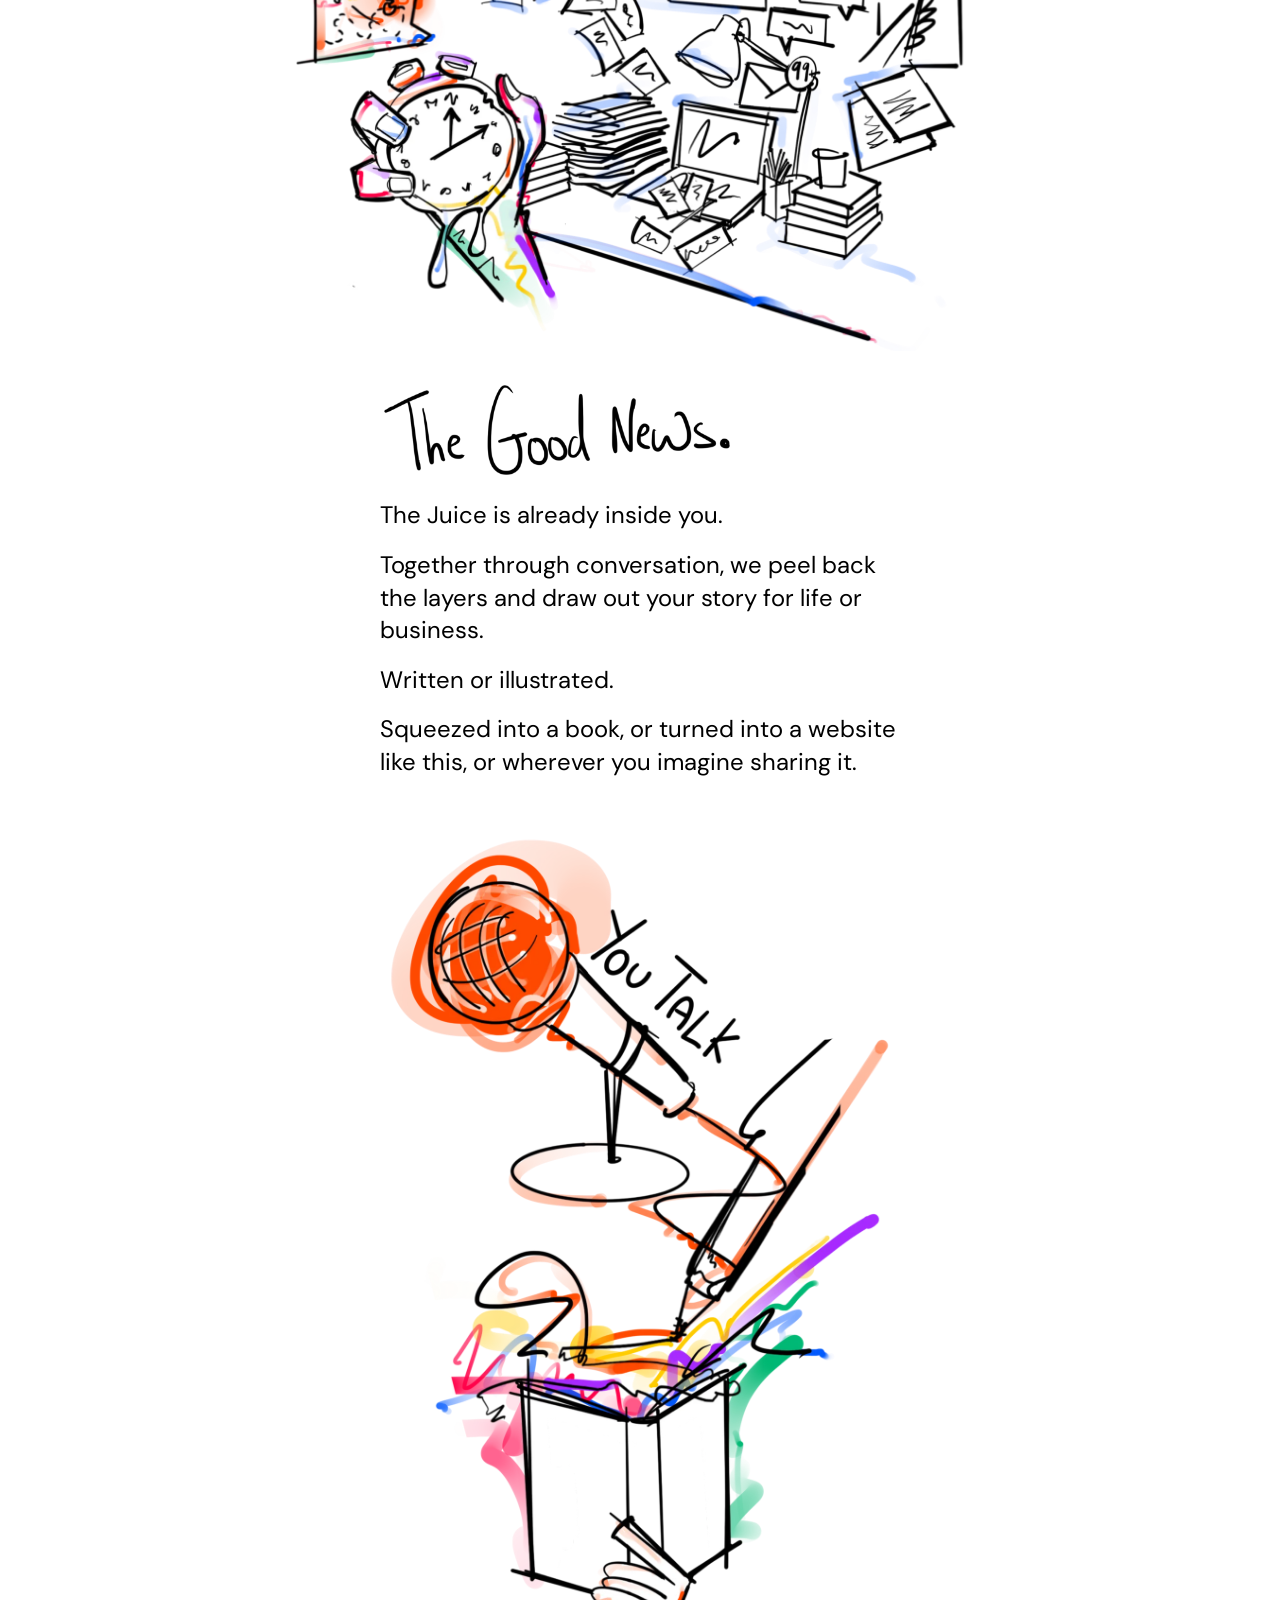
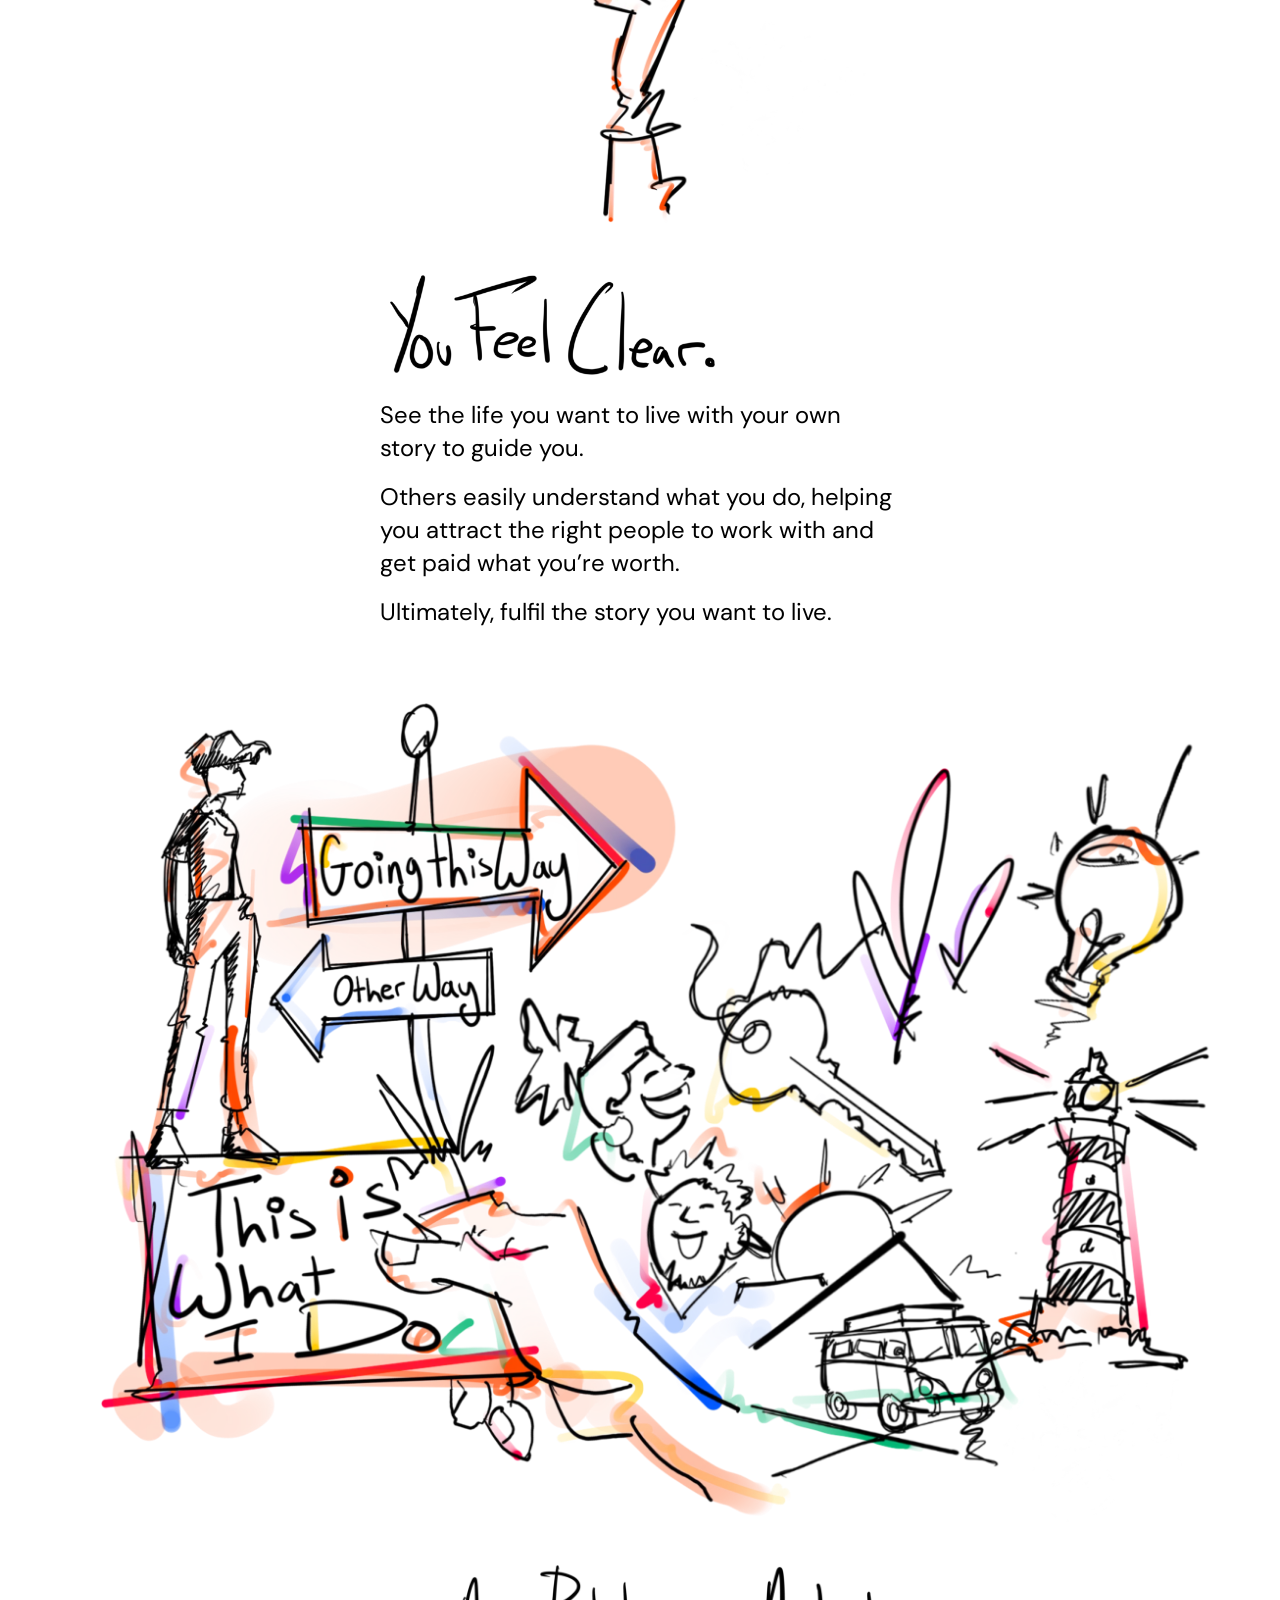
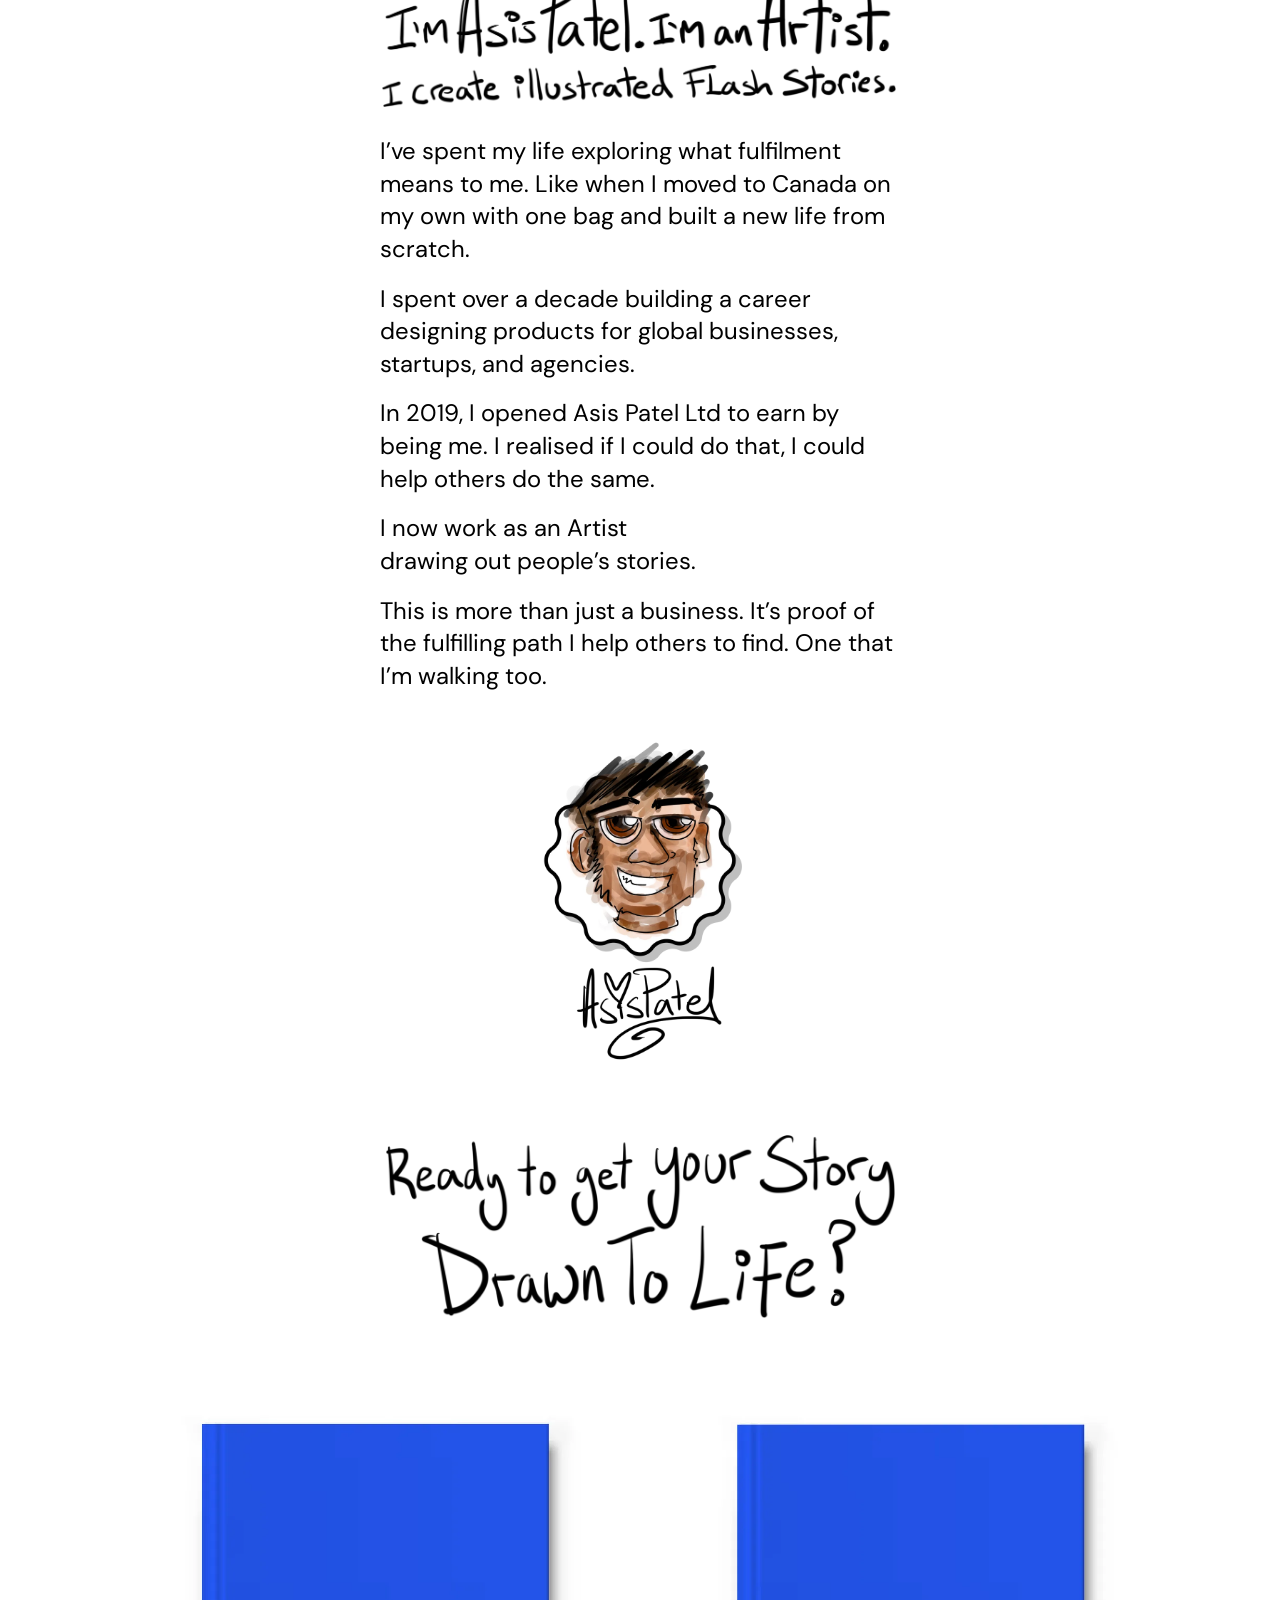
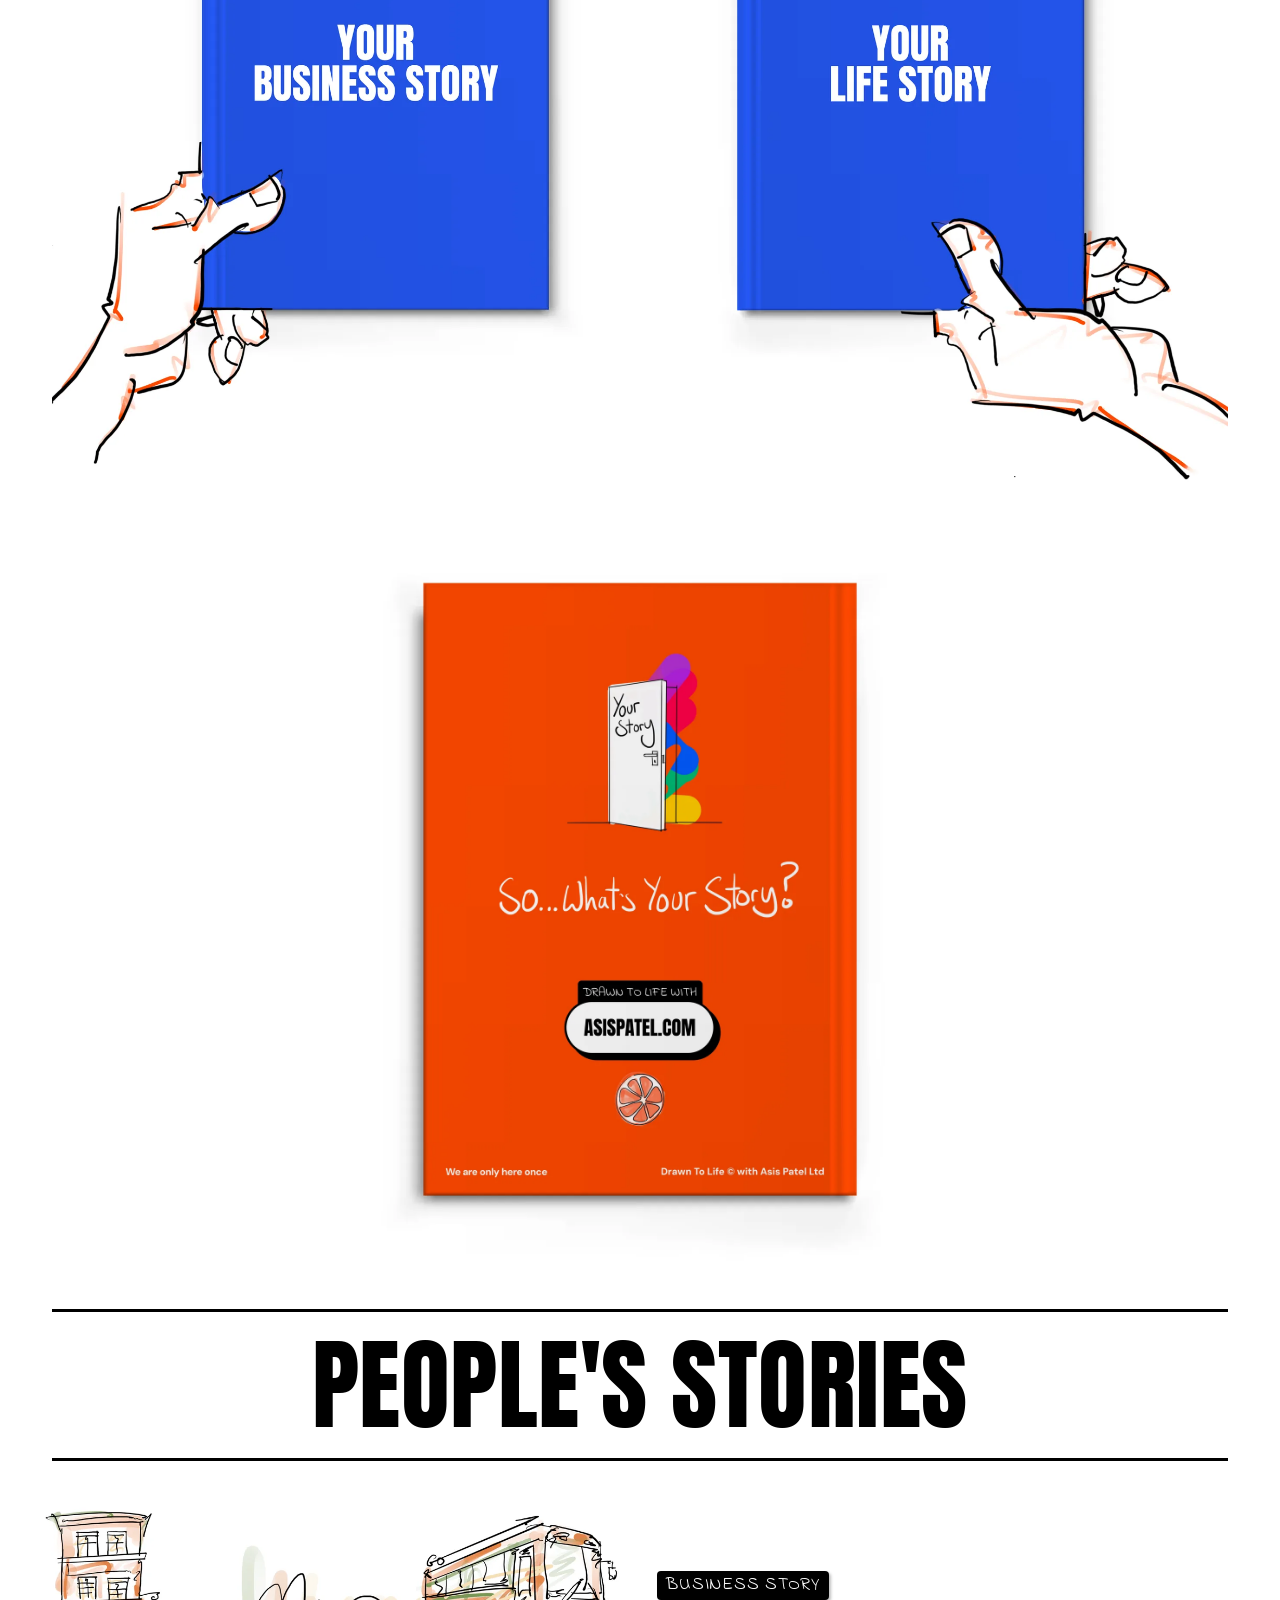
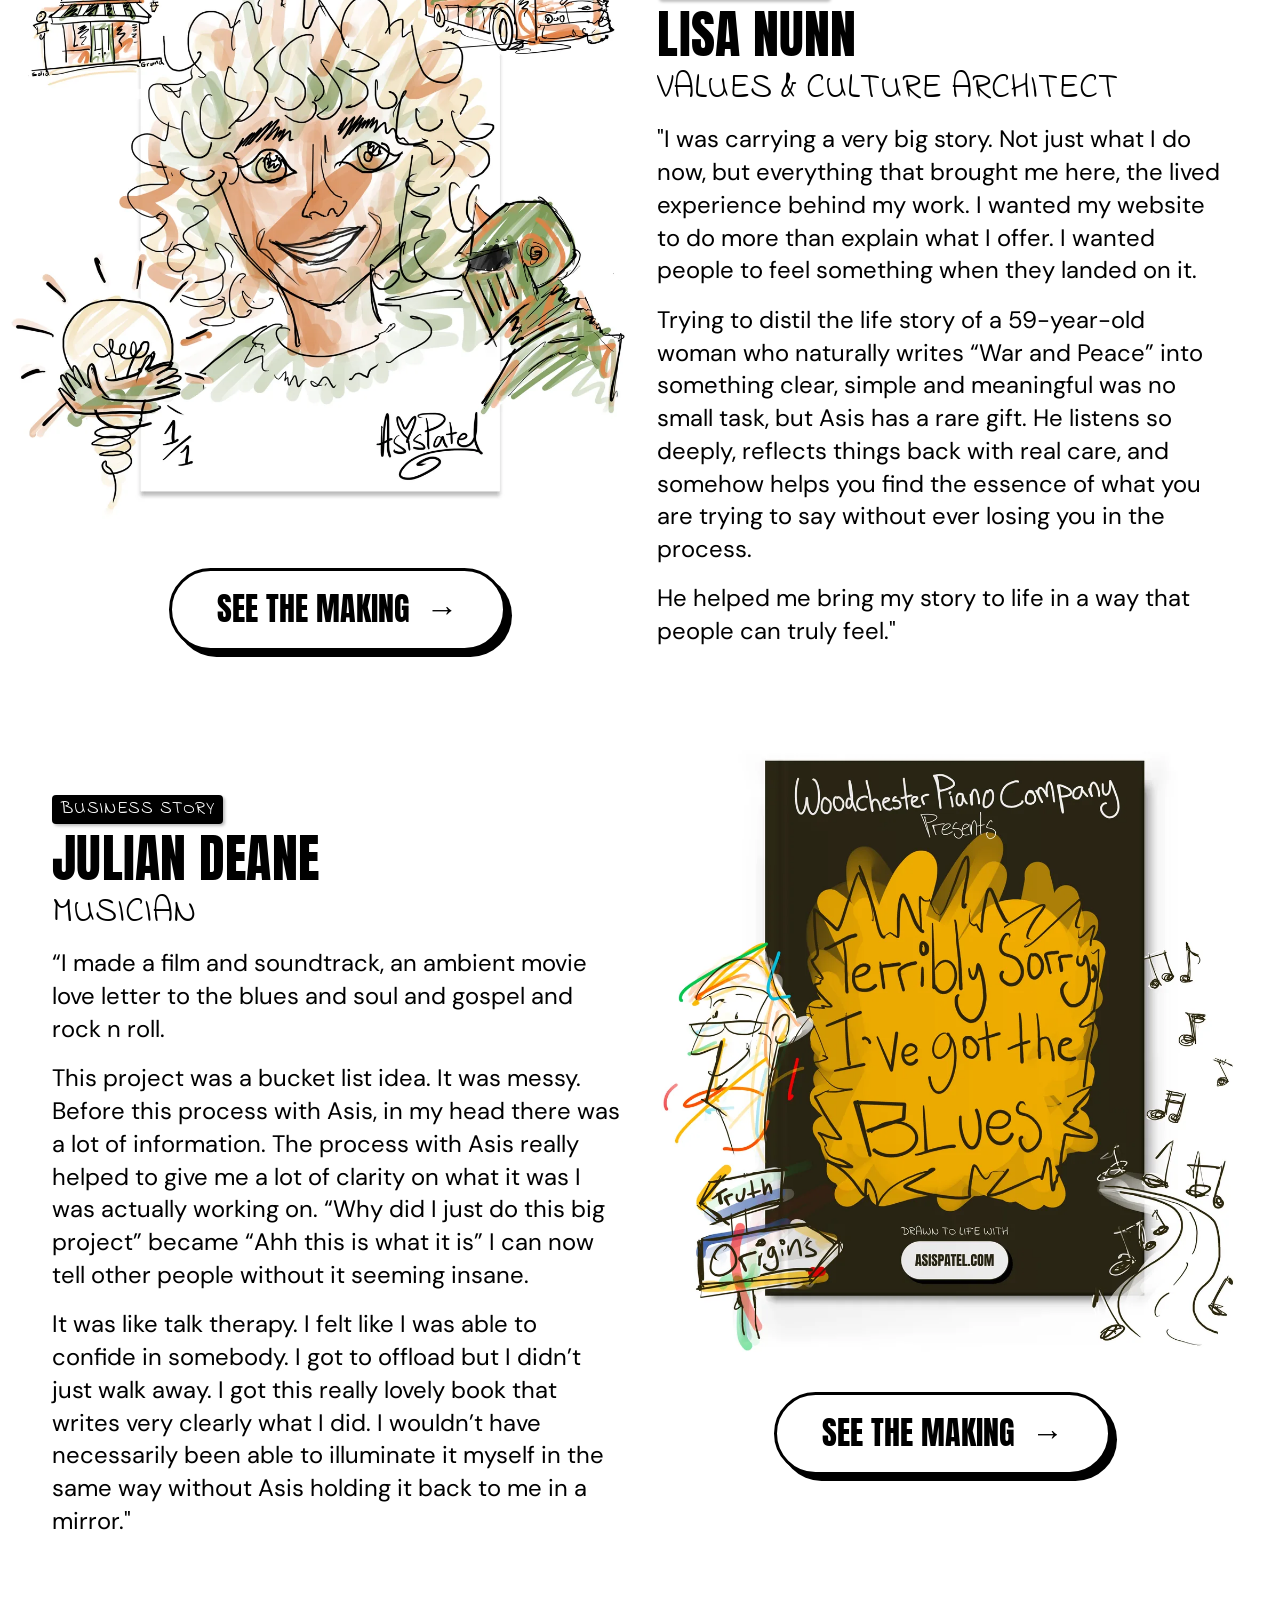
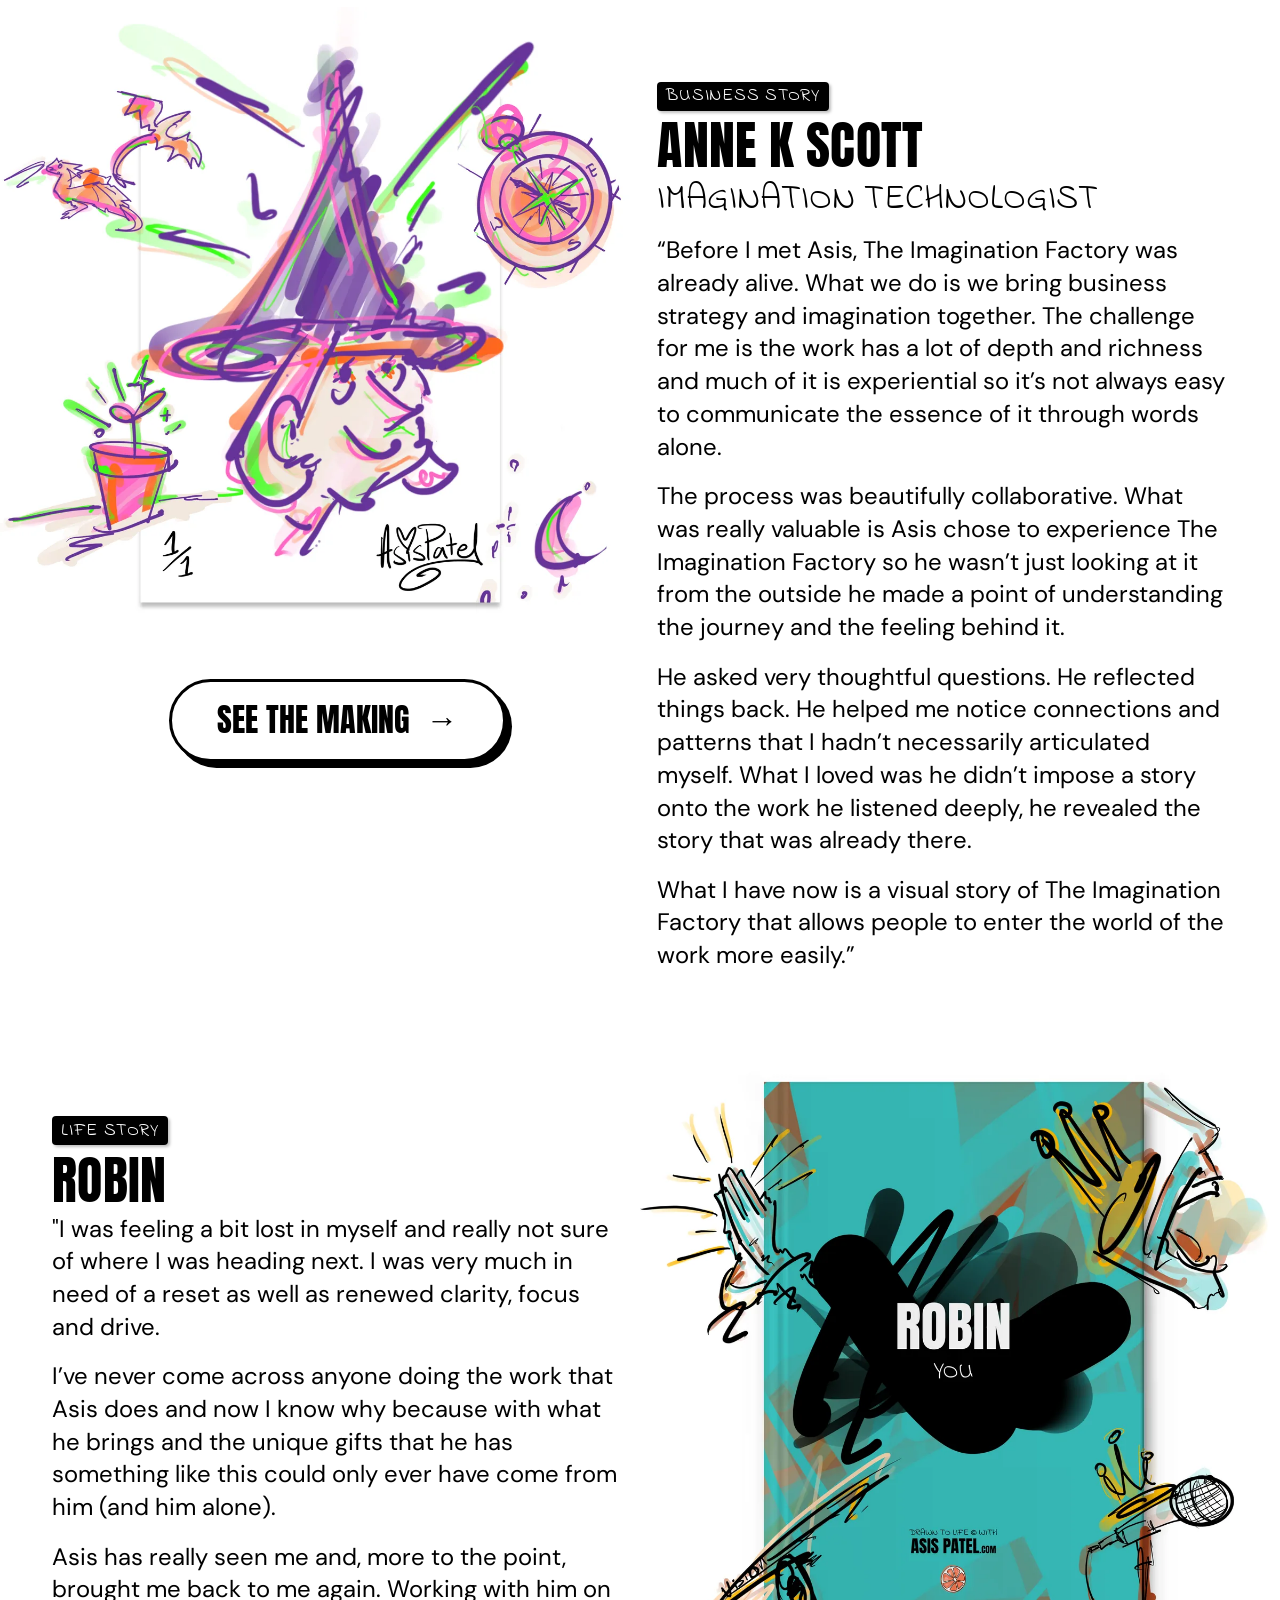
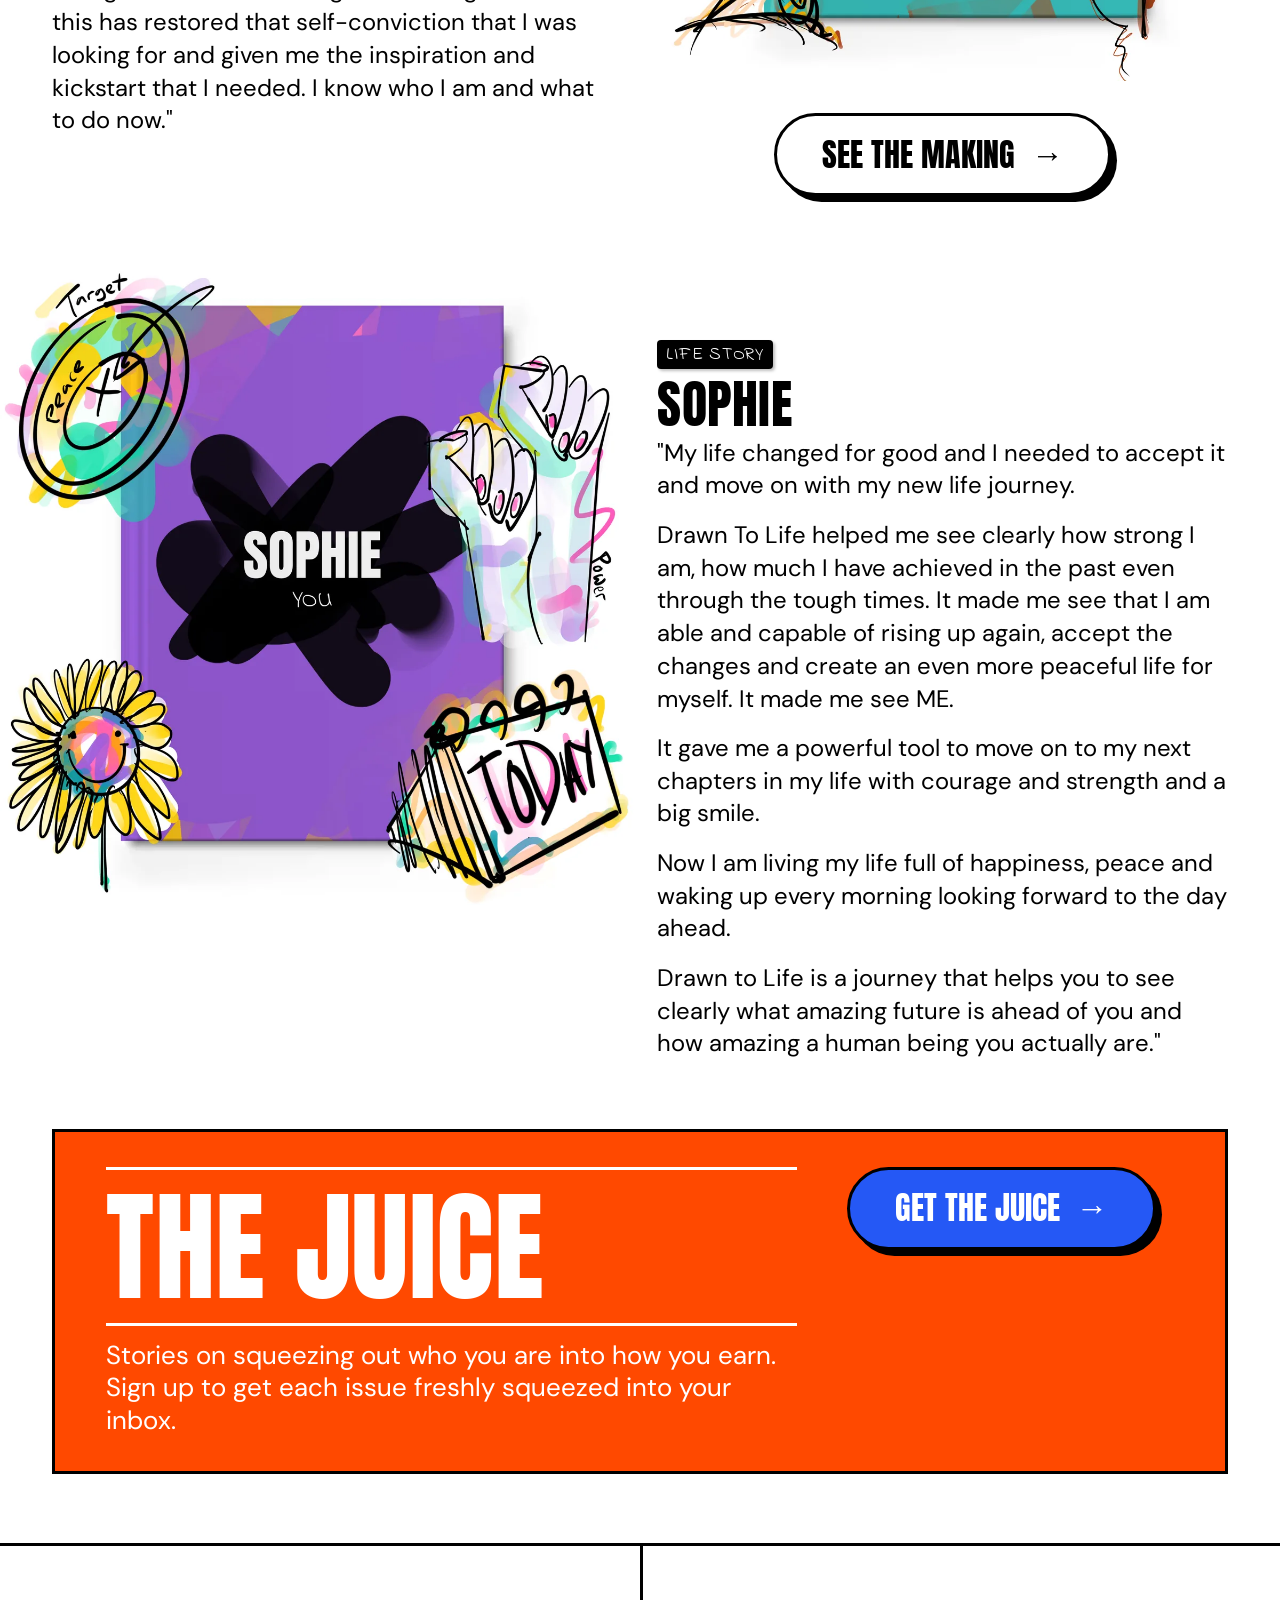
==== commit 280db04b: "Phone: Carrd-size channel caption; orange slice rises in Co-Authored-By: Claude Opus 5.5 <noreply@an" ====
--- a/index.html
+++ b/index.html
@@ -27,8 +27,8 @@
   <link rel="preconnect" href="https://fonts.googleapis.com">
   <link rel="preconnect" href="https://fonts.gstatic.com" crossorigin>
   <link rel="stylesheet" href="https://fonts.googleapis.com/css2?display=swap&amp;family=DM+Sans:ital,wght@0,400;1,400&amp;family=Anton:ital,wght@0,400;1,400&amp;family=Indie+Flower:ital,wght@0,400;1,400">
-  <link rel="stylesheet" href="assets/css/styles.css?v=202611242000">
-  <script src="assets/js/main.js?v=202611242000" defer></script>
+  <link rel="stylesheet" href="assets/css/styles.css?v=202611242007">
+  <script src="assets/js/main.js?v=202611242007" defer></script>
 </head>
 <body>
   <a class="skip-link" href="#main">Skip to content</a>
@@ -67,7 +67,7 @@
     </figure>
 
     <!-- What happens next -->
-    <section class="section measure measure--m2 gap-next" data-reveal style="--m-mt:31.8px">
+    <section class="section measure measure--m2 gap-next" data-reveal style="--m-mt:35.8px">
       <h2 class="lettering" style="margin-bottom:3.56%"><img style="width:98.08%;margin-left:1.15%" src="assets/images/heading-next.webp" width="1100" height="140" alt="You want to choose what happens next."></h2>
       <p>You have a zest for life and are deciding which adventure to go on next, or you’ve built a business from what you want to do and want others to easily understand it.</p>
     </section>
@@ -282,7 +282,7 @@
       </ul>
       <hr class="rule rule--light">
       <p class="footer-legal">Drawn To Life © by Asis Patel Ltd • <span data-year>2026</span></p>
-      <img class="footer-mark" src="assets/images/orange-slice.webp" width="300" height="300" loading="lazy" alt="">
+      <img class="footer-mark" data-reveal src="assets/images/orange-slice.webp" width="300" height="300" loading="lazy" alt="">
     </div>
   </footer>
 </body>
--- a/assets/css/styles.css
+++ b/assets/css/styles.css
@@ -495,7 +495,7 @@
   /* Section spacing, measured ink-to-ink against Carrd at 393px */
   .section { margin-bottom: 0; }
   [style*="--m-mt"] { margin-top: var(--m-mt) !important; }
-  .lettering--caption { margin-top: 0.27rem; }
+  .lettering--caption { width: 11.92rem; margin-top: 0.4575rem; }   /* 190.7px, as on Carrd */
   .signature { margin: -0.375rem 0 0; }
   .gap-ready .lettering { margin-bottom: 0.9375rem; }
   .ruled-title { gap: 1rem; }
@@ -517,6 +517,11 @@
     opacity var(--duration-reveal) var(--ease-out),
     transform var(--duration-reveal) var(--ease-out);
 }
+.js .footer-mark[data-reveal] {          /* orange slice rises up from below, as on Carrd */
+  transform: translateY(1.828rem);         /* 29px */
+  transition-duration: 1s;
+  transition-delay: 0.25s;
+}
 .js [data-reveal].is-visible {
   opacity: 1;
   transform: none;
